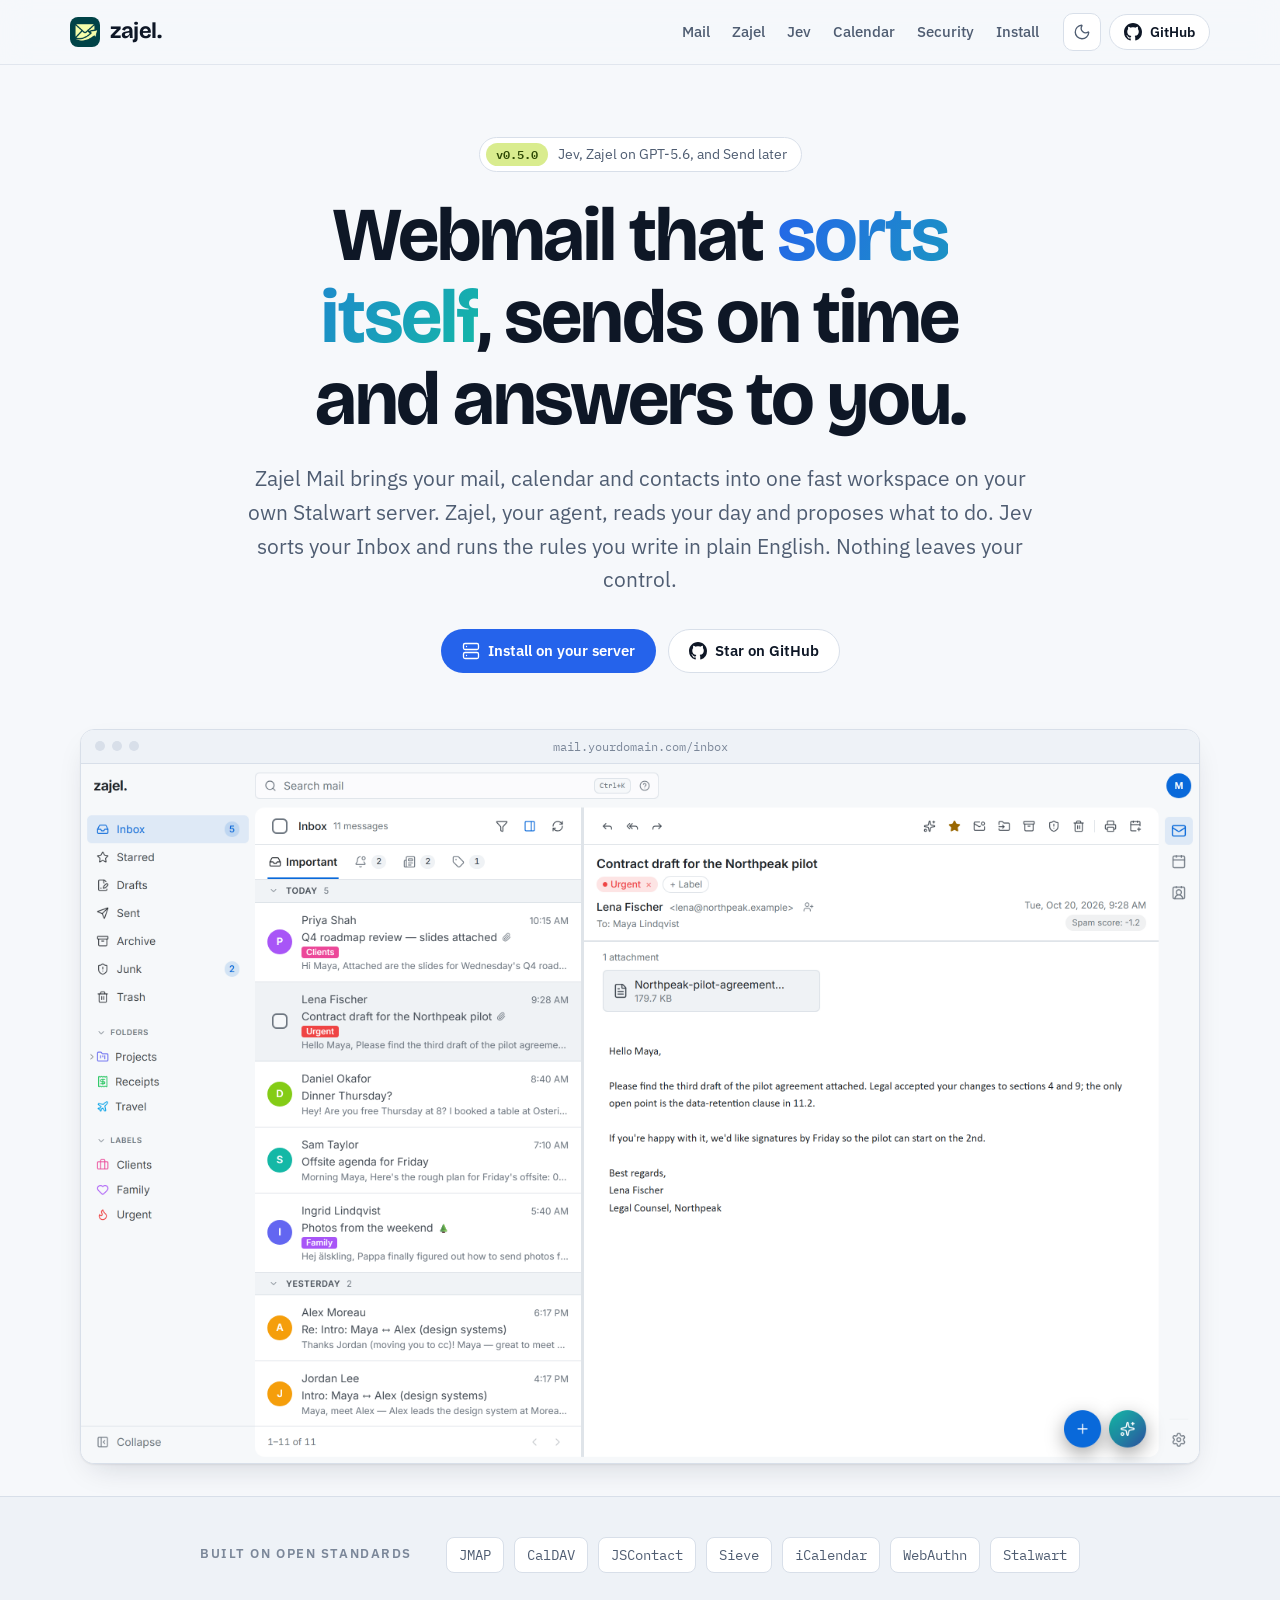
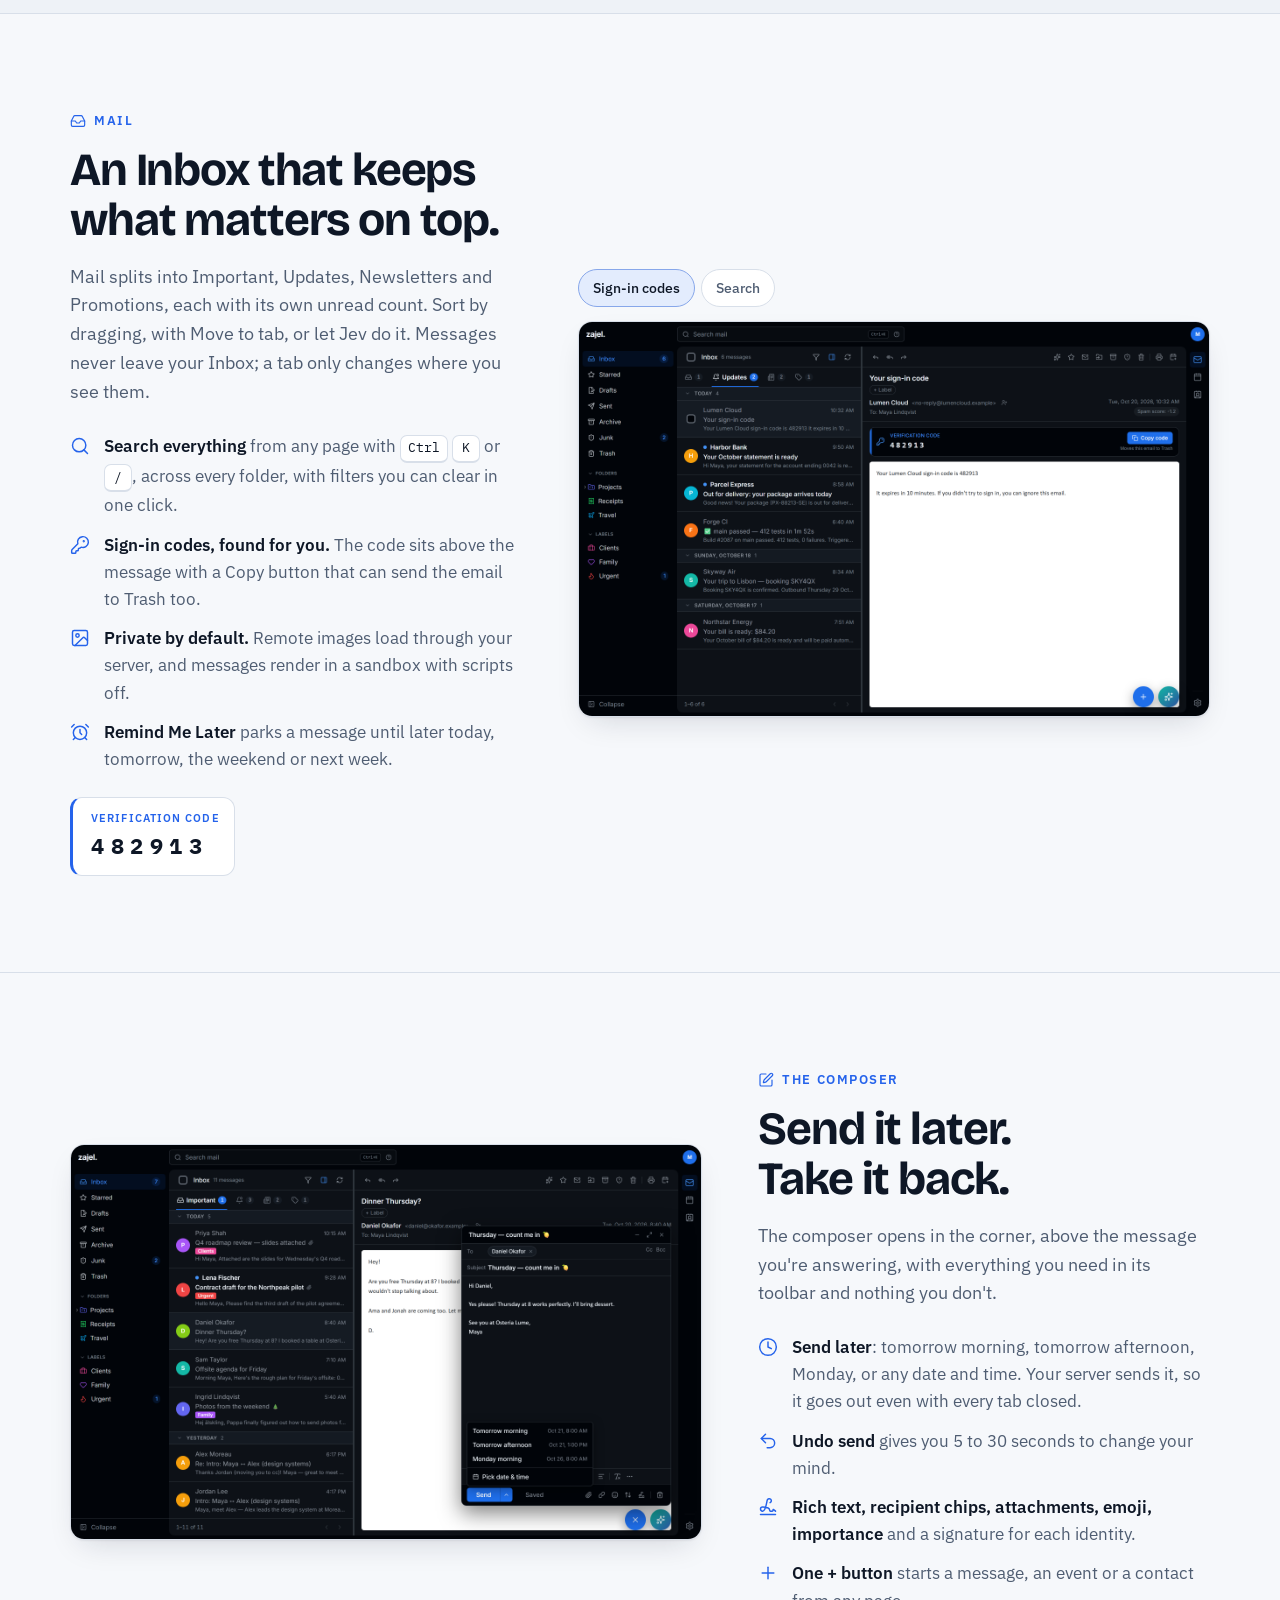
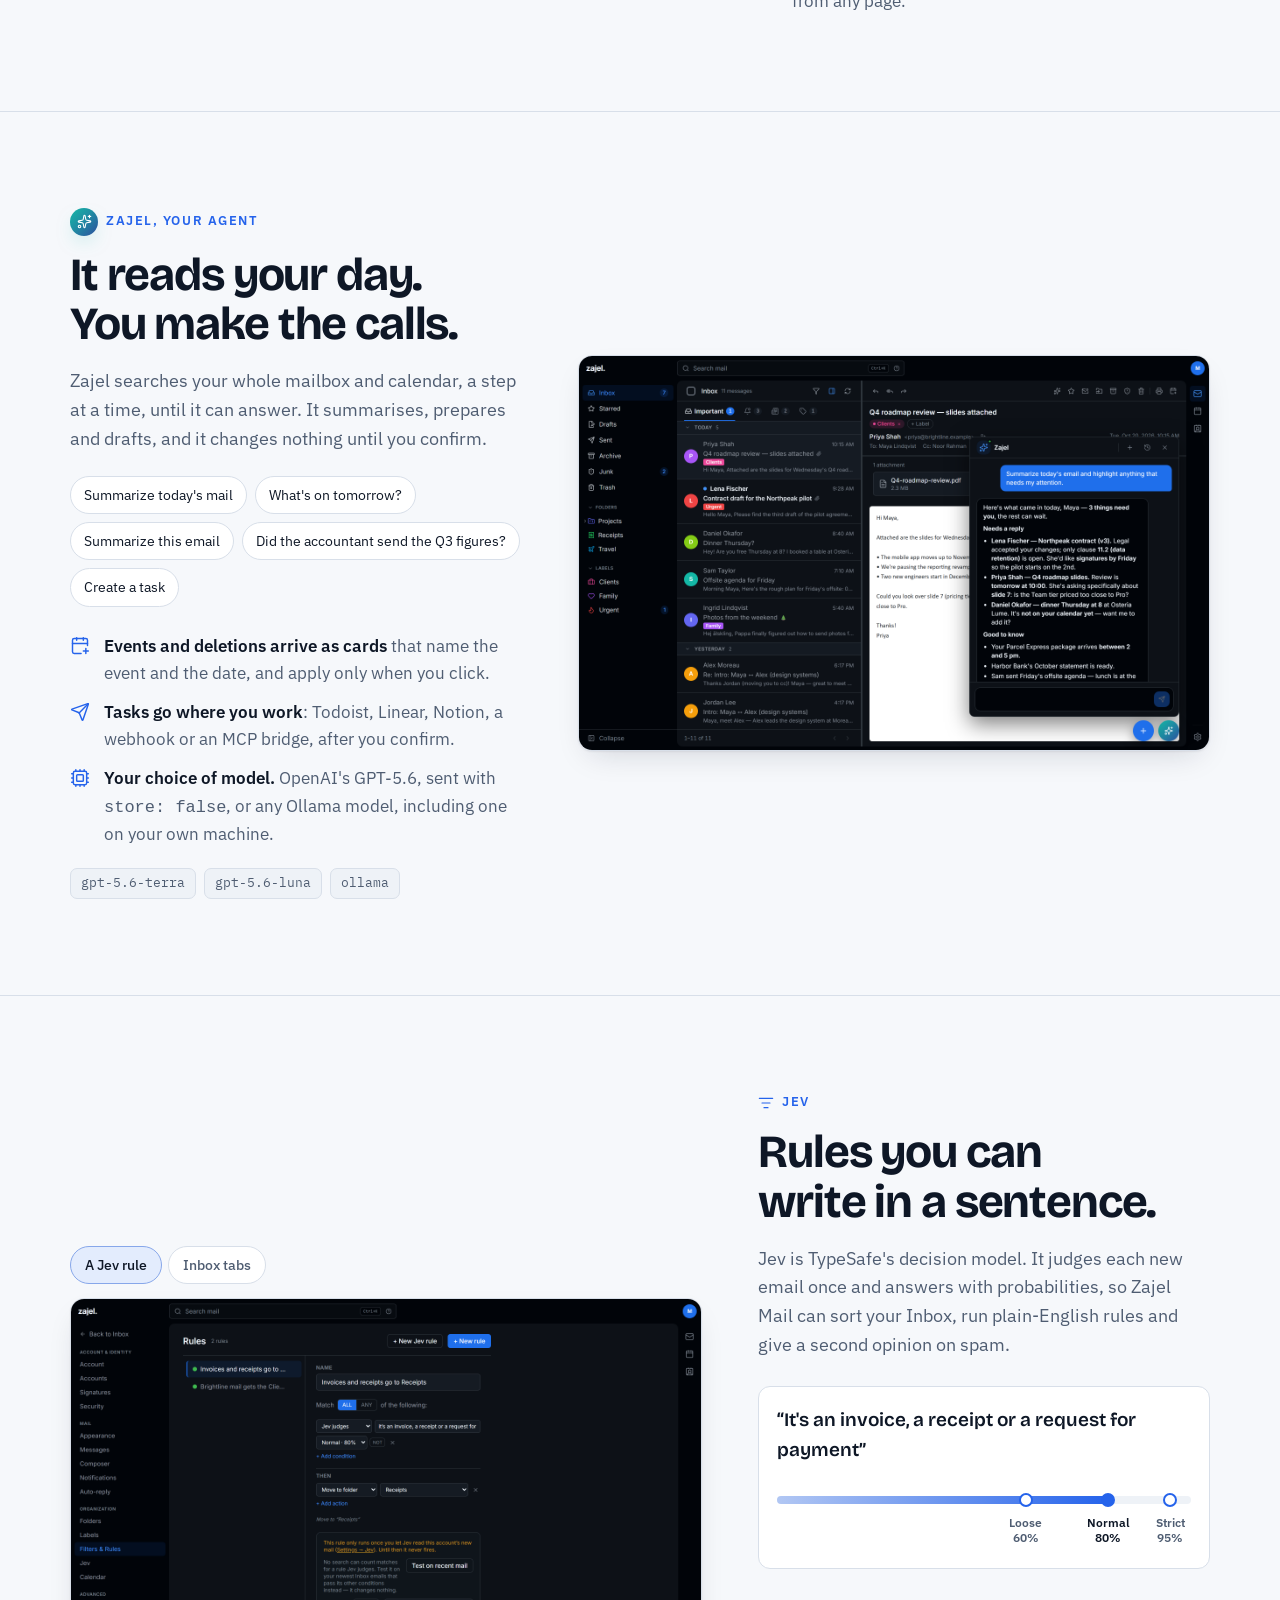
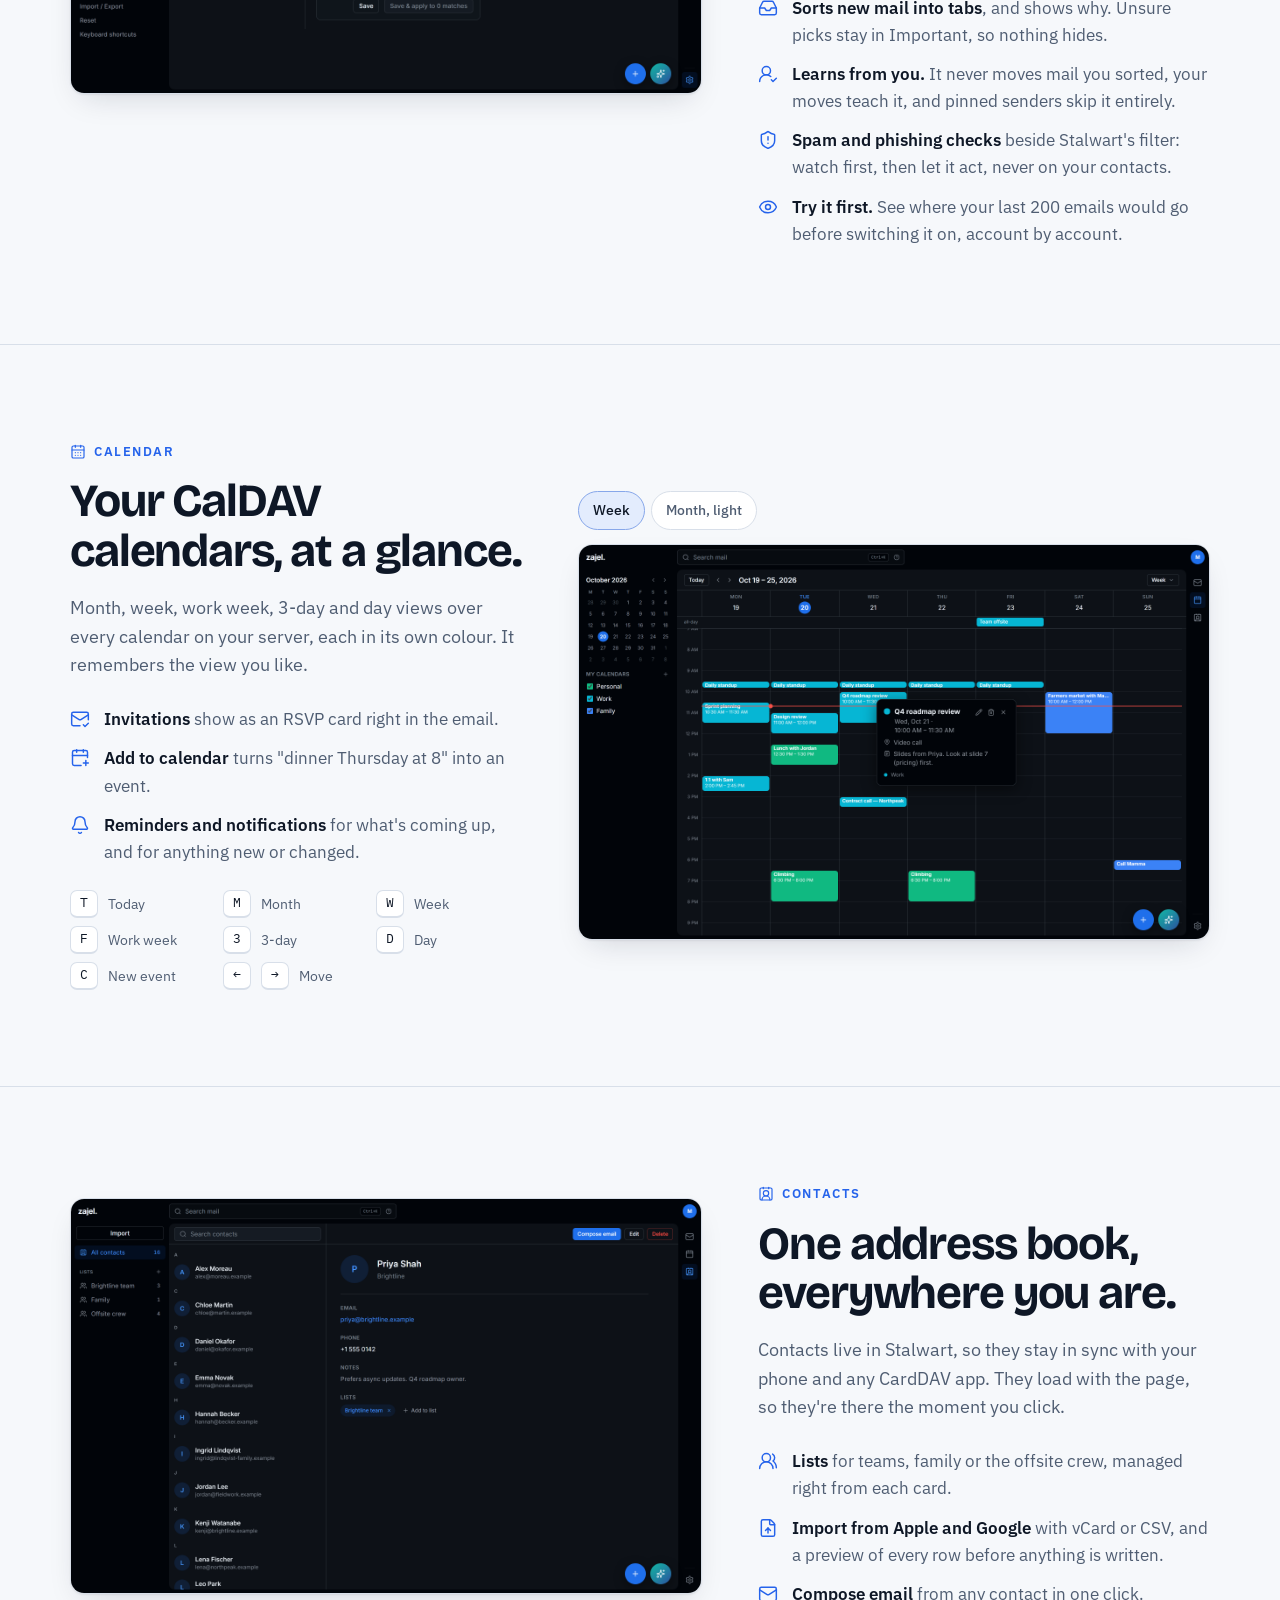
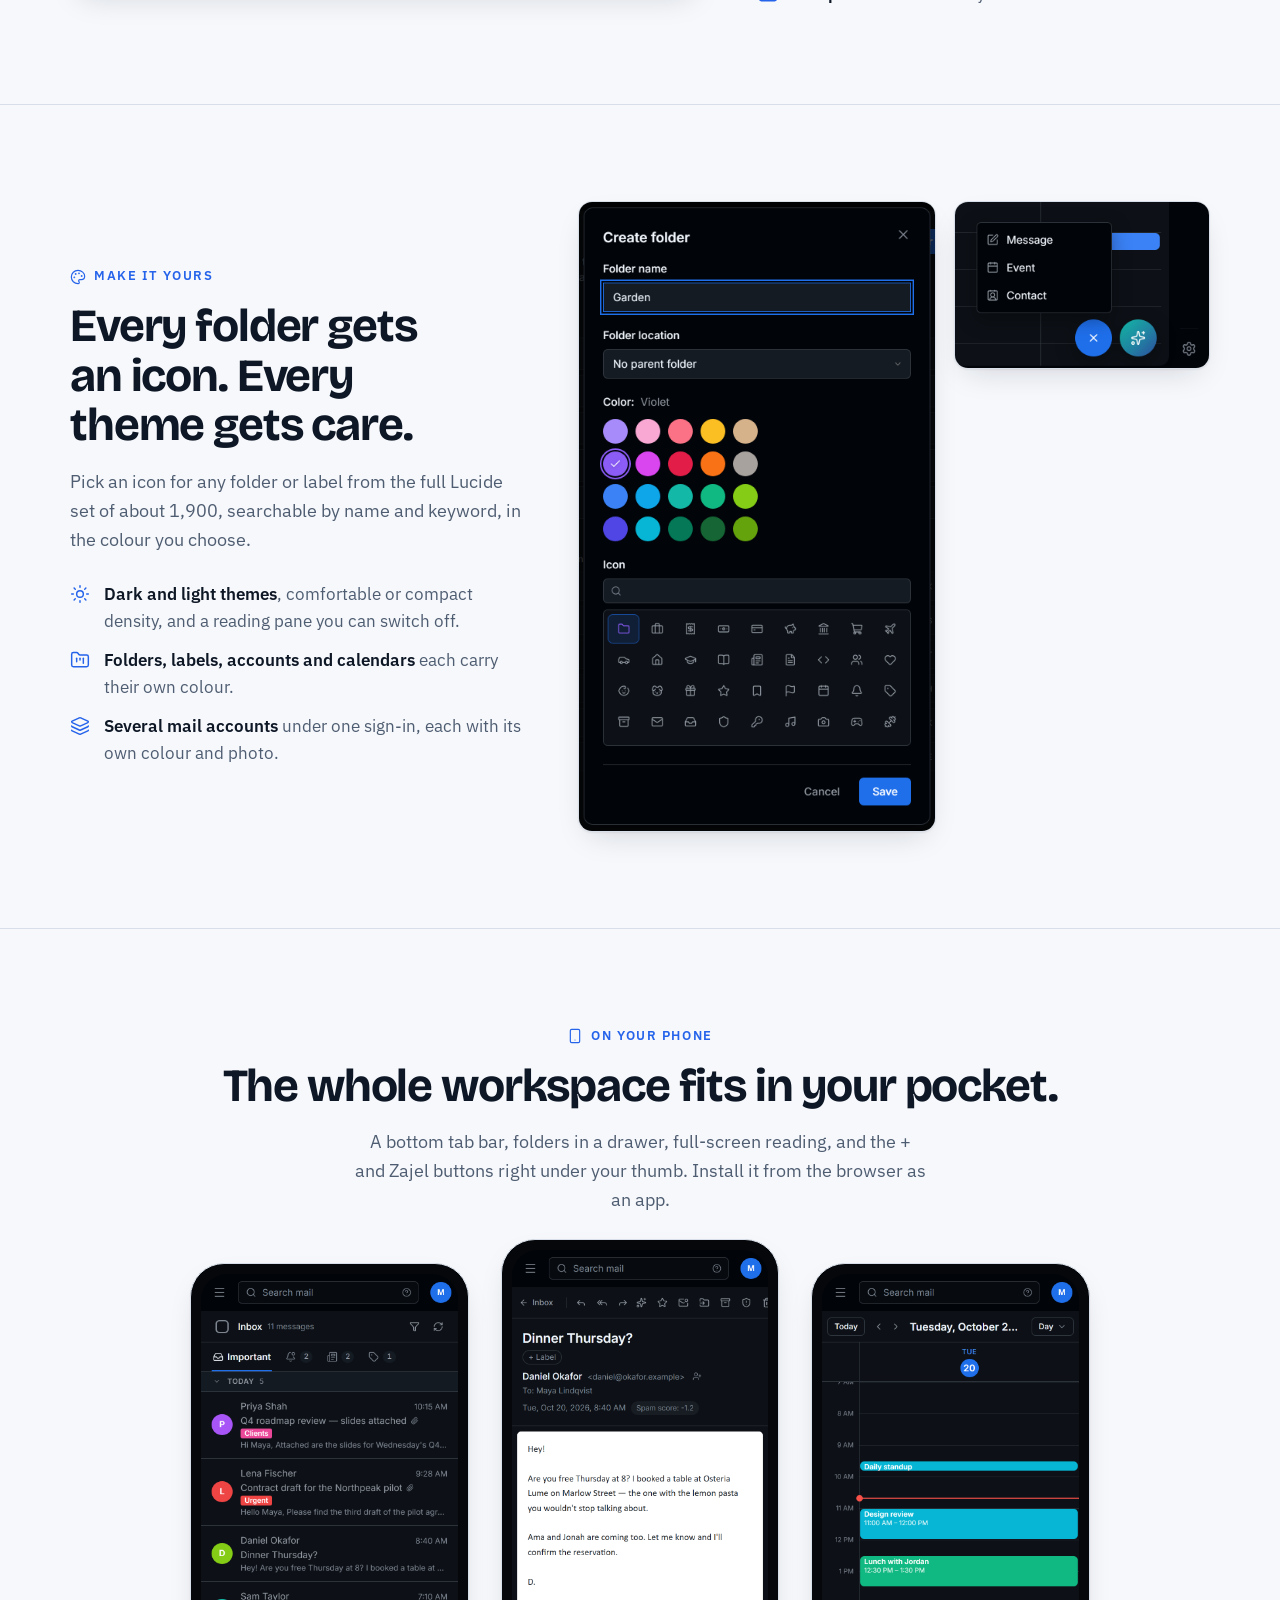
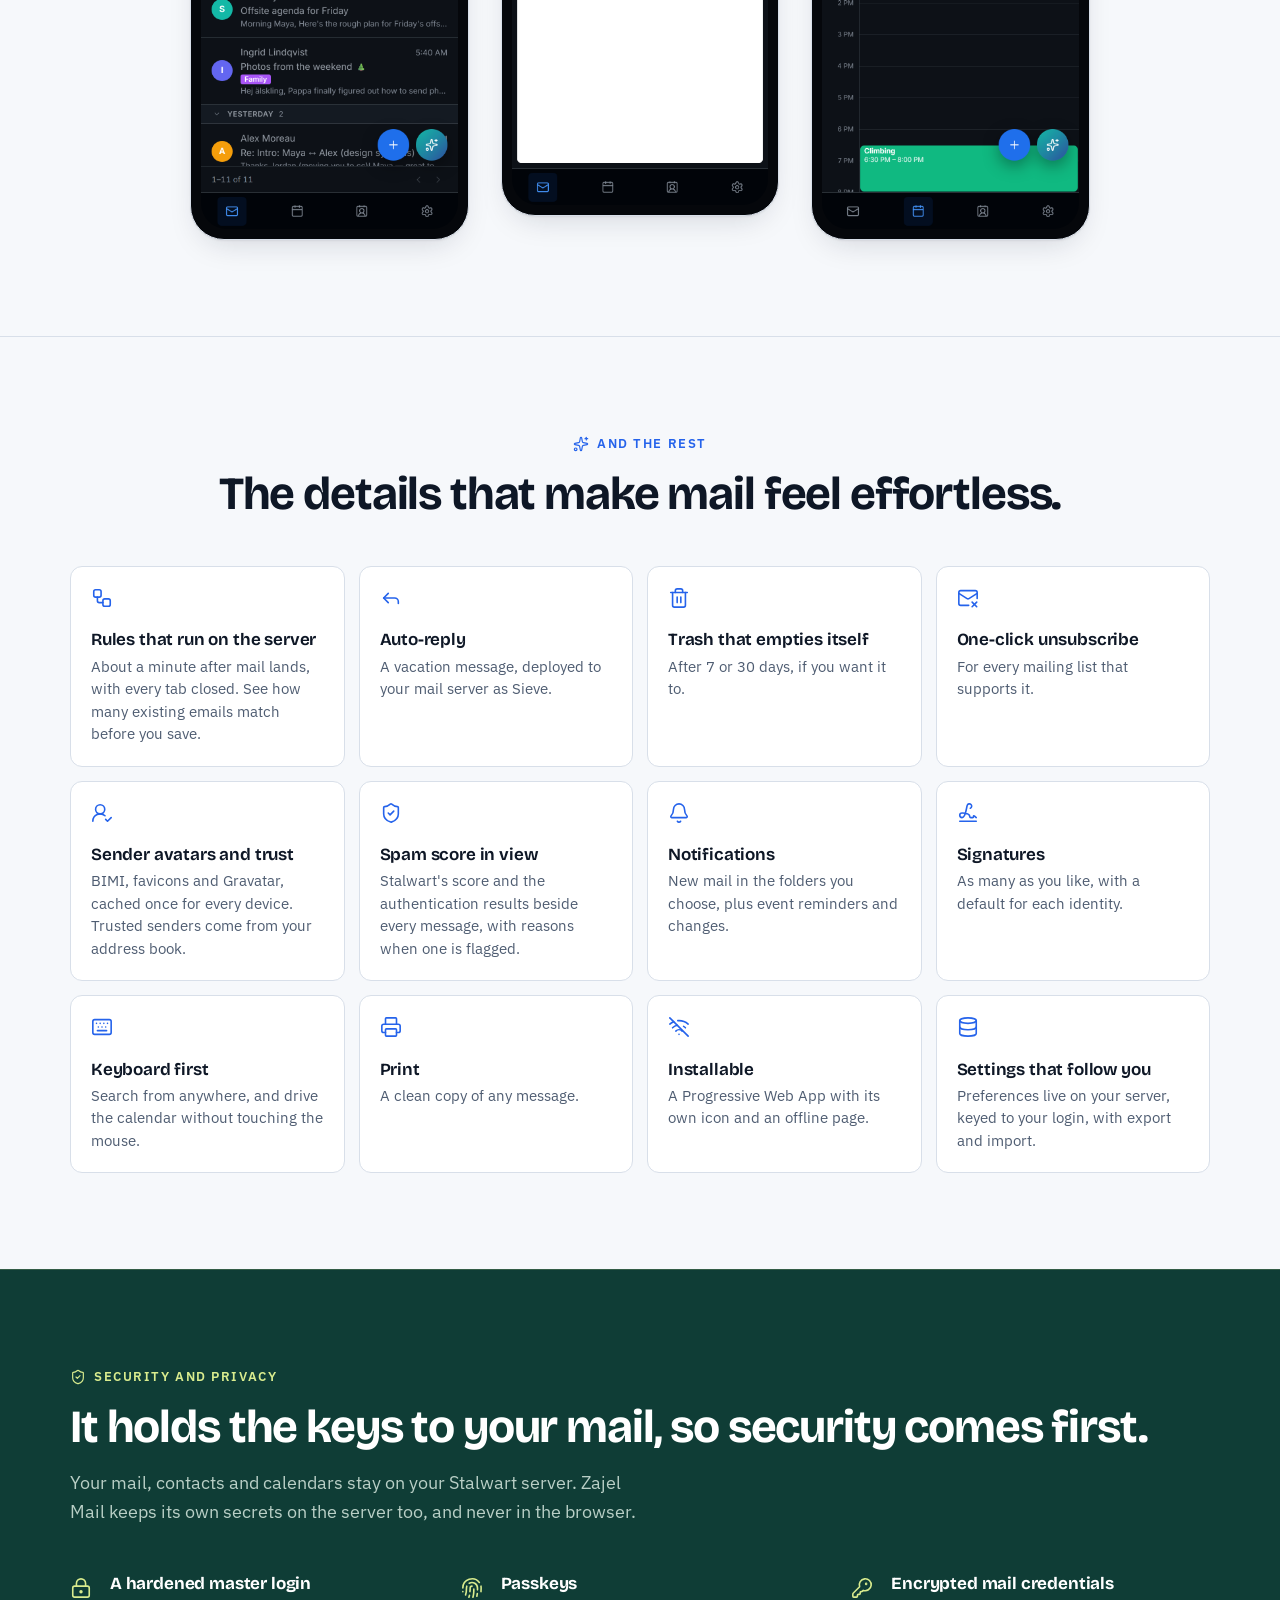
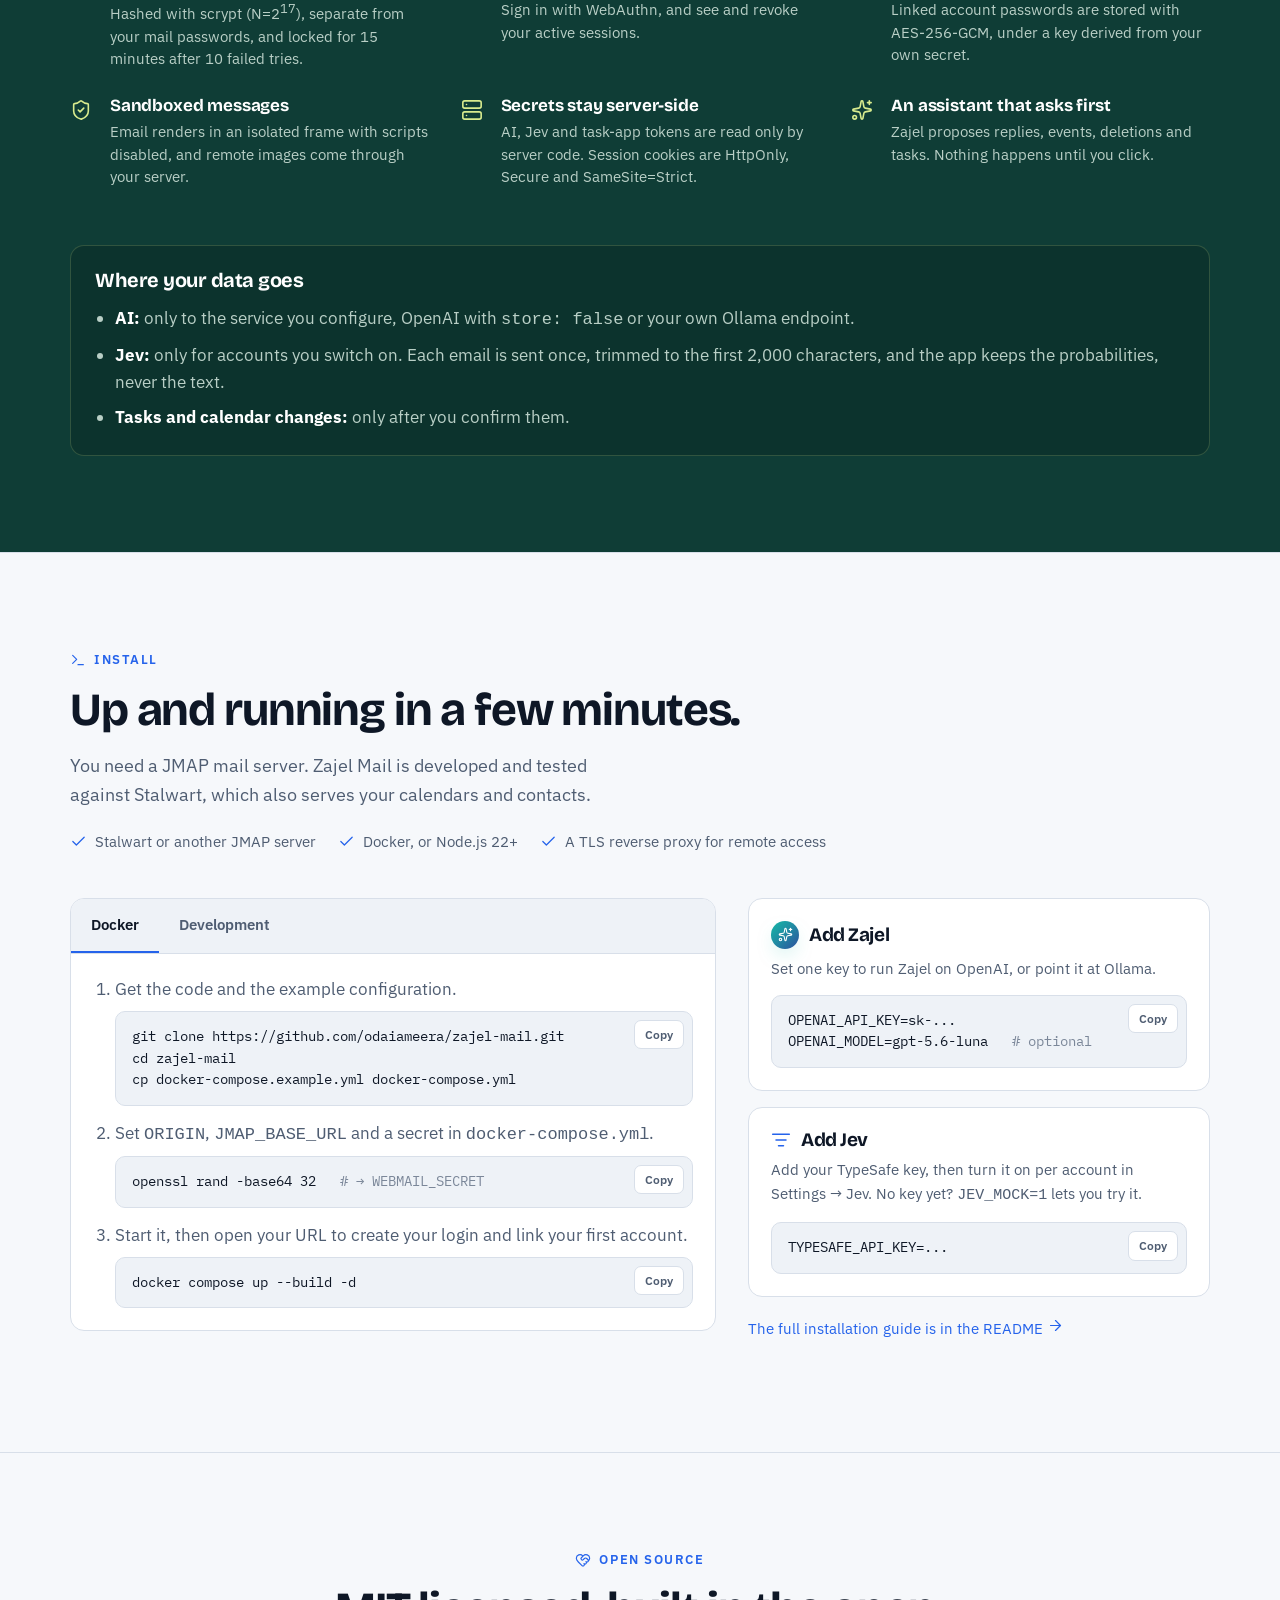
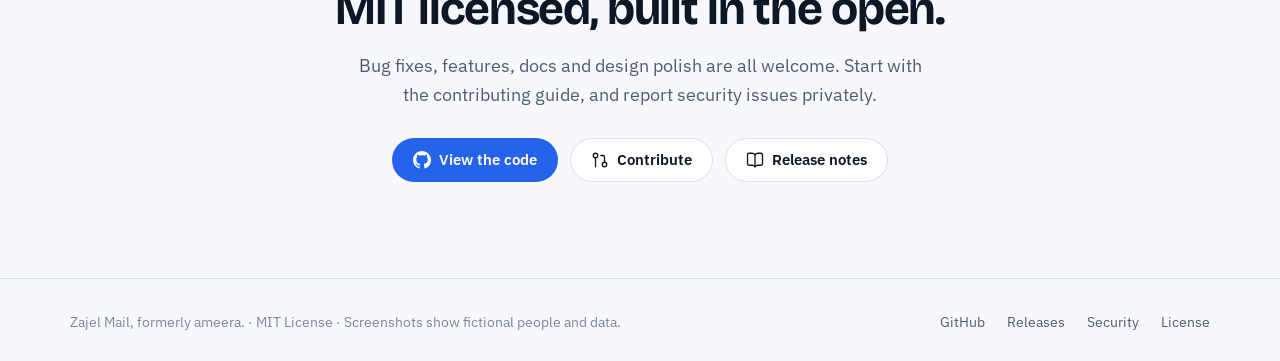
==== index.html @ 580954ce "Zajel Mail website A static product site for Zajel Mail (formerly ameera.), served by GitHub Pages: " ====
<!doctype html>
<html lang="en">
<head>
	<meta charset="utf-8">
	<meta name="viewport" content="width=device-width, initial-scale=1, viewport-fit=cover">
	<title>Zajel Mail — self-hosted mail, calendar and contacts</title>
	<meta name="description" content="Zajel Mail is a self-hosted workspace for mail, calendar and contacts on your own Stalwart server, with Zajel, your agent, which proposes and never acts, and Jev, an Inbox that sorts itself.">
	<meta name="theme-color" content="#080b11">
	<link rel="icon" type="image/png" sizes="32x32" href="assets/favicon-32.png">
	<link rel="apple-touch-icon" href="assets/apple-touch-icon.png">
	<meta property="og:type" content="website">
	<meta property="og:title" content="Zajel Mail — self-hosted mail, calendar and contacts">
	<meta property="og:description" content="Webmail that sorts itself, sends on time and answers to you. Open source, built on JMAP and CalDAV.">
	<meta property="og:image" content="https://odaiameera.github.io/zajel-mail-website/assets/screenshots/inbox.png">
	<meta name="twitter:card" content="summary_large_image">
	<link rel="preconnect" href="https://fonts.googleapis.com">
	<link rel="preconnect" href="https://fonts.gstatic.com" crossorigin>
	<link rel="stylesheet" href="https://fonts.googleapis.com/css2?family=Bricolage+Grotesque:opsz,wght@12..96,600;12..96,700&family=IBM+Plex+Mono:wght@400;600&family=IBM+Plex+Sans:wght@400;500;600&display=swap">
	<link rel="stylesheet" href="assets/site.css">
	<script>
		try {
			const t = localStorage.getItem('theme');
			if (t === 'light' || t === 'dark') document.documentElement.dataset.theme = t;
		} catch {}
	</script>
</head>
<body>
	<header class="site-header">
		<div class="wrap">
			<a class="logo" href="#top"><img src="assets/icon-192.png" alt="" width="30" height="30">zajel.</a>
			<nav class="nav" aria-label="Sections">
				<a href="#mail">Mail</a>
				<a href="#agent">Zajel</a>
				<a href="#jev">Jev</a>
				<a href="#calendar">Calendar</a>
				<a href="#security">Security</a>
				<a href="#install">Install</a>
			</nav>
			<div class="header-actions">
				<button class="icon-btn" type="button" data-theme-toggle aria-label="Switch theme"><span class="ti-sun"><svg aria-hidden="true" focusable="false" xmlns="http://www.w3.org/2000/svg" width="24" height="24" viewBox="0 0 24 24" fill="none" stroke="currentColor" stroke-width="1.75" stroke-linecap="round" stroke-linejoin="round" > <circle cx="12" cy="12" r="4" /> <path d="M12 2v2" /> <path d="M12 20v2" /> <path d="m4.93 4.93 1.41 1.41" /> <path d="m17.66 17.66 1.41 1.41" /> <path d="M2 12h2" /> <path d="M20 12h2" /> <path d="m6.34 17.66-1.41 1.41" /> <path d="m19.07 4.93-1.41 1.41" /> </svg></span><span class="ti-moon"><svg aria-hidden="true" focusable="false" xmlns="http://www.w3.org/2000/svg" width="24" height="24" viewBox="0 0 24 24" fill="none" stroke="currentColor" stroke-width="1.75" stroke-linecap="round" stroke-linejoin="round" > <path d="M20.985 12.486a9 9 0 1 1-9.473-9.472c.405-.022.617.46.402.803a6 6 0 0 0 8.268 8.268c.344-.215.825-.004.803.401" /> </svg></span></button>
				<a class="btn btn-ghost btn-sm" href="https://github.com/odaiameera/zajel-mail"><svg viewBox="0 0 16 16" width="18" height="18" fill="currentColor" aria-hidden="true"><path d="M8 0c4.42 0 8 3.58 8 8a8.013 8.013 0 0 1-5.45 7.59c-.4.08-.55-.17-.55-.38 0-.27.01-1.13.01-2.2 0-.75-.25-1.23-.54-1.48 1.78-.2 3.65-.88 3.65-3.95 0-.88-.31-1.59-.82-2.15.08-.2.36-1.02-.08-2.12 0 0-.67-.22-2.2.82-.64-.18-1.32-.27-2-.27-.68 0-1.36.09-2 .27-1.53-1.03-2.2-.82-2.2-.82-.44 1.1-.16 1.92-.08 2.12-.51.56-.82 1.28-.82 2.15 0 3.06 1.86 3.75 3.64 3.95-.23.2-.44.55-.51 1.07-.46.21-1.61.55-2.33-.66-.15-.24-.6-.83-1.23-.82-.67.01-.27.38.01.53.34.19.73.9.82 1.13.16.45.68 1.31 2.69.94 0 .67.01 1.3.01 1.49 0 .21-.15.45-.55.38A7.995 7.995 0 0 1 0 8c0-4.42 3.58-8 8-8Z"></path></svg>GitHub</a>
				<button class="icon-btn menu-btn" type="button" data-menu aria-expanded="false" aria-label="Menu"><svg aria-hidden="true" focusable="false" xmlns="http://www.w3.org/2000/svg" width="24" height="24" viewBox="0 0 24 24" fill="none" stroke="currentColor" stroke-width="1.75" stroke-linecap="round" stroke-linejoin="round" > <path d="M4 5h16" /> <path d="M4 12h16" /> <path d="M4 19h16" /> </svg></button>
			</div>
		</div>
	</header>

	<main id="top">
		<!-- ============================================================ hero -->
		<section class="hero">
			<div class="wrap">
				<a class="release-pill reveal" href="https://github.com/odaiameera/zajel-mail/releases/tag/v0.5.0"><b>v0.5.0</b> Jev, Zajel on GPT-5.6, and Send later</a>
				<h1 class="reveal">Webmail that <em>sorts itself</em>, sends on time and answers to you.</h1>
				<p class="lede reveal">Zajel Mail brings your mail, calendar and contacts into one fast workspace on your own Stalwart server. Zajel, your agent, reads your day and proposes what to do. Jev sorts your Inbox and runs the rules you write in plain English. Nothing leaves your control.</p>
				<div class="hero-actions reveal">
					<a class="btn btn-primary" href="#install"><svg aria-hidden="true" focusable="false" xmlns="http://www.w3.org/2000/svg" width="24" height="24" viewBox="0 0 24 24" fill="none" stroke="currentColor" stroke-width="1.75" stroke-linecap="round" stroke-linejoin="round" > <rect width="20" height="8" x="2" y="2" rx="2" ry="2" /> <rect width="20" height="8" x="2" y="14" rx="2" ry="2" /> <line x1="6" x2="6.01" y1="6" y2="6" /> <line x1="6" x2="6.01" y1="18" y2="18" /> </svg>Install on your server</a>
					<a class="btn btn-ghost" href="https://github.com/odaiameera/zajel-mail"><svg viewBox="0 0 16 16" width="18" height="18" fill="currentColor" aria-hidden="true"><path d="M8 0c4.42 0 8 3.58 8 8a8.013 8.013 0 0 1-5.45 7.59c-.4.08-.55-.17-.55-.38 0-.27.01-1.13.01-2.2 0-.75-.25-1.23-.54-1.48 1.78-.2 3.65-.88 3.65-3.95 0-.88-.31-1.59-.82-2.15.08-.2.36-1.02-.08-2.12 0 0-.67-.22-2.2.82-.64-.18-1.32-.27-2-.27-.68 0-1.36.09-2 .27-1.53-1.03-2.2-.82-2.2-.82-.44 1.1-.16 1.92-.08 2.12-.51.56-.82 1.28-.82 2.15 0 3.06 1.86 3.75 3.64 3.95-.23.2-.44.55-.51 1.07-.46.21-1.61.55-2.33-.66-.15-.24-.6-.83-1.23-.82-.67.01-.27.38.01.53.34.19.73.9.82 1.13.16.45.68 1.31 2.69.94 0 .67.01 1.3.01 1.49 0 .21-.15.45-.55.38A7.995 7.995 0 0 1 0 8c0-4.42 3.58-8 8-8Z"></path></svg>Star on GitHub</a>
				</div>
				<div class="hero-shot frame reveal">
					<div class="frame-bar"><i></i><i></i><i></i><span>mail.yourdomain.com/inbox</span></div>
					<img class="theme-shot" data-shot="dark" src="assets/screenshots/inbox.png" width="2880" height="1800" alt="The Zajel Mail inbox in the dark theme, with Inbox tabs, folders and labels with icons, and a message open in the reading pane">
					<img class="theme-shot" data-shot="light" src="assets/screenshots/inbox-light.png" width="2880" height="1800" alt="The Zajel Mail inbox in the light theme, with a contract email open in the reading pane">
				</div>
			</div>
		</section>

		<!-- ============================================================ standards -->
		<section class="standards" aria-label="Built on open standards">
			<div class="wrap">
				<p>Built on open standards</p>
				<ul>
					<li>JMAP</li>
					<li>CalDAV</li>
					<li>JSContact</li>
					<li>Sieve</li>
					<li>iCalendar</li>
					<li>WebAuthn</li>
					<li>Stalwart</li>
				</ul>
			</div>
		</section>

		<!-- ============================================================ mail -->
		<section class="band" id="mail">
			<div class="wrap band-grid">
				<div class="band-copy">
					<div class="eyebrow"><svg aria-hidden="true" focusable="false" xmlns="http://www.w3.org/2000/svg" width="24" height="24" viewBox="0 0 24 24" fill="none" stroke="currentColor" stroke-width="1.75" stroke-linecap="round" stroke-linejoin="round" > <polyline points="22 12 16 12 14 15 10 15 8 12 2 12" /> <path d="M5.45 5.11 2 12v6a2 2 0 0 0 2 2h16a2 2 0 0 0 2-2v-6l-3.45-6.89A2 2 0 0 0 16.76 4H7.24a2 2 0 0 0-1.79 1.11z" /> </svg>Mail</div>
					<h2>An Inbox that keeps what matters on top.</h2>
					<p class="intro">Mail splits into Important, Updates, Newsletters and Promotions, each with its own unread count. Sort by dragging, with Move to tab, or let Jev do it. Messages never leave your Inbox; a tab only changes where you see them.</p>
					<ul class="ticks">
						<li><svg aria-hidden="true" focusable="false" xmlns="http://www.w3.org/2000/svg" width="24" height="24" viewBox="0 0 24 24" fill="none" stroke="currentColor" stroke-width="1.75" stroke-linecap="round" stroke-linejoin="round" > <path d="m21 21-4.34-4.34" /> <circle cx="11" cy="11" r="8" /> </svg><span><strong>Search everything</strong> from any page with <kbd>Ctrl</kbd> <kbd>K</kbd> or <kbd>/</kbd>, across every folder, with filters you can clear in one click.</span></li>
						<li><svg aria-hidden="true" focusable="false" xmlns="http://www.w3.org/2000/svg" width="24" height="24" viewBox="0 0 24 24" fill="none" stroke="currentColor" stroke-width="1.75" stroke-linecap="round" stroke-linejoin="round" > <path d="M2.586 17.414A2 2 0 0 0 2 18.828V21a1 1 0 0 0 1 1h3a1 1 0 0 0 1-1v-1a1 1 0 0 1 1-1h1a1 1 0 0 0 1-1v-1a1 1 0 0 1 1-1h.172a2 2 0 0 0 1.414-.586l.814-.814a6.5 6.5 0 1 0-4-4z" /> <circle cx="16.5" cy="7.5" r=".5" fill="currentColor" /> </svg><span><strong>Sign-in codes, found for you.</strong> The code sits above the message with a Copy button that can send the email to Trash too.</span></li>
						<li><svg aria-hidden="true" focusable="false" xmlns="http://www.w3.org/2000/svg" width="24" height="24" viewBox="0 0 24 24" fill="none" stroke="currentColor" stroke-width="1.75" stroke-linecap="round" stroke-linejoin="round" > <rect width="18" height="18" x="3" y="3" rx="2" ry="2" /> <circle cx="9" cy="9" r="2" /> <path d="m21 15-3.086-3.086a2 2 0 0 0-2.828 0L6 21" /> </svg><span><strong>Private by default.</strong> Remote images load through your server, and messages render in a sandbox with scripts off.</span></li>
						<li><svg aria-hidden="true" focusable="false" xmlns="http://www.w3.org/2000/svg" width="24" height="24" viewBox="0 0 24 24" fill="none" stroke="currentColor" stroke-width="1.75" stroke-linecap="round" stroke-linejoin="round" > <circle cx="12" cy="13" r="8" /> <path d="M12 9v4l2 2" /> <path d="M5 3 2 6" /> <path d="m22 6-3-3" /> <path d="M6.38 18.7 4 21" /> <path d="M17.64 18.67 20 21" /> </svg><span><strong>Remind Me Later</strong> parks a message until later today, tomorrow, the weekend or next week.</span></li>
					</ul>
					<div class="code-chip" aria-label="A detected verification code: 482913"><div><small>VERIFICATION CODE</small><strong>482913</strong></div></div>
				</div>
				<div data-tabs>
					<div class="shot-tabs" role="tablist" aria-label="Mail screenshots">
						<button type="button" role="tab" id="t-code" aria-controls="p-code" aria-selected="true">Sign-in codes</button>
						<button type="button" role="tab" id="t-search" aria-controls="p-search" aria-selected="false" tabindex="-1">Search</button>
					</div>
					<div class="frame shot-panel" role="tabpanel" id="p-code" aria-labelledby="t-code">
						<img src="assets/screenshots/signin-code.png" width="2880" height="1800" loading="lazy" alt="A sign-in code email in the Updates tab, with the detected code and a Copy code button">
					</div>
					<div class="frame shot-panel" role="tabpanel" id="p-search" aria-labelledby="t-search" hidden>
						<img src="assets/screenshots/search.png" width="2880" height="1800" loading="lazy" alt="Search results for Northpeak, with the matching contract email open">
					</div>
				</div>
			</div>
		</section>

		<!-- ============================================================ composer -->
		<section class="band flip" id="composer">
			<div class="wrap band-grid">
				<div class="band-copy">
					<div class="eyebrow"><svg aria-hidden="true" focusable="false" xmlns="http://www.w3.org/2000/svg" width="24" height="24" viewBox="0 0 24 24" fill="none" stroke="currentColor" stroke-width="1.75" stroke-linecap="round" stroke-linejoin="round" > <path d="M12 3H5a2 2 0 0 0-2 2v14a2 2 0 0 0 2 2h14a2 2 0 0 0 2-2v-7" /> <path d="M18.375 2.625a1 1 0 0 1 3 3l-9.013 9.014a2 2 0 0 1-.853.505l-2.873.84a.5.5 0 0 1-.62-.62l.84-2.873a2 2 0 0 1 .506-.852z" /> </svg>The composer</div>
					<h2>Send it later. Take it back.</h2>
					<p class="intro">The composer opens in the corner, above the message you're answering, with everything you need in its toolbar and nothing you don't.</p>
					<ul class="ticks">
						<li><svg aria-hidden="true" focusable="false" xmlns="http://www.w3.org/2000/svg" width="24" height="24" viewBox="0 0 24 24" fill="none" stroke="currentColor" stroke-width="1.75" stroke-linecap="round" stroke-linejoin="round" > <circle cx="12" cy="12" r="10" /> <path d="M12 6v6l4 2" /> </svg><span><strong>Send later</strong>: tomorrow morning, tomorrow afternoon, Monday, or any date and time. Your server sends it, so it goes out even with every tab closed.</span></li>
						<li><svg aria-hidden="true" focusable="false" xmlns="http://www.w3.org/2000/svg" width="24" height="24" viewBox="0 0 24 24" fill="none" stroke="currentColor" stroke-width="1.75" stroke-linecap="round" stroke-linejoin="round" > <path d="M9 14 4 9l5-5" /> <path d="M4 9h10.5a5.5 5.5 0 0 1 5.5 5.5a5.5 5.5 0 0 1-5.5 5.5H11" /> </svg><span><strong>Undo send</strong> gives you 5 to 30 seconds to change your mind.</span></li>
						<li><svg aria-hidden="true" focusable="false" xmlns="http://www.w3.org/2000/svg" width="24" height="24" viewBox="0 0 24 24" fill="none" stroke="currentColor" stroke-width="1.75" stroke-linecap="round" stroke-linejoin="round" > <path d="m21 17-2.156-1.868A.5.5 0 0 0 18 15.5v.5a1 1 0 0 1-1 1h-2a1 1 0 0 1-1-1c0-2.545-3.991-3.97-8.5-4a1 1 0 0 0 0 5c4.153 0 4.745-11.295 5.708-13.5a2.5 2.5 0 1 1 3.31 3.284" /> <path d="M3 21h18" /> </svg><span><strong>Rich text, recipient chips, attachments, emoji, importance</strong> and a signature for each identity.</span></li>
						<li><svg aria-hidden="true" focusable="false" xmlns="http://www.w3.org/2000/svg" width="24" height="24" viewBox="0 0 24 24" fill="none" stroke="currentColor" stroke-width="1.75" stroke-linecap="round" stroke-linejoin="round" > <path d="M5 12h14" /> <path d="M12 5v14" /> </svg><span><strong>One + button</strong> starts a message, an event or a contact from any page.</span></li>
					</ul>
				</div>
				<div class="frame">
					<img src="assets/screenshots/compose.png" width="2880" height="1800" loading="lazy" alt="The composer replying to Daniel, with the Send later menu open: tomorrow morning, tomorrow afternoon, Monday morning, or pick a date and time">
				</div>
			</div>
		</section>

		<!-- ============================================================ agent -->
		<section class="band" id="agent">
			<div class="wrap band-grid">
				<div class="band-copy">
					<div class="eyebrow"><span class="agent-mark" aria-hidden="true"><svg aria-hidden="true" focusable="false" xmlns="http://www.w3.org/2000/svg" width="24" height="24" viewBox="0 0 24 24" fill="none" stroke="currentColor" stroke-width="1.75" stroke-linecap="round" stroke-linejoin="round" > <path d="M11.017 2.814a1 1 0 0 1 1.966 0l1.051 5.558a2 2 0 0 0 1.594 1.594l5.558 1.051a1 1 0 0 1 0 1.966l-5.558 1.051a2 2 0 0 0-1.594 1.594l-1.051 5.558a1 1 0 0 1-1.966 0l-1.051-5.558a2 2 0 0 0-1.594-1.594l-5.558-1.051a1 1 0 0 1 0-1.966l5.558-1.051a2 2 0 0 0 1.594-1.594z" /> <path d="M20 2v4" /> <path d="M22 4h-4" /> <circle cx="4" cy="20" r="2" /> </svg></span>Zajel, your agent</div>
					<h2>It reads your day. You make the calls.</h2>
					<p class="intro">Zajel searches your whole mailbox and calendar, a step at a time, until it can answer. It summarises, prepares and drafts, and it changes nothing until you confirm.</p>
					<div class="prompts" aria-label="Things to ask Zajel">
						<span>Summarize today's mail</span>
						<span>What's on tomorrow?</span>
						<span>Summarize this email</span>
						<span>Did the accountant send the Q3 figures?</span>
						<span>Create a task</span>
					</div>
					<ul class="ticks">
						<li><svg aria-hidden="true" focusable="false" xmlns="http://www.w3.org/2000/svg" width="24" height="24" viewBox="0 0 24 24" fill="none" stroke="currentColor" stroke-width="1.75" stroke-linecap="round" stroke-linejoin="round" > <path d="M16 18h6" /> <path d="M16 2v3" /> <path d="M19 15v6" /> <path d="M21 11.5V5a2 2 0 00-2-2H5a2 2 0 00-2 2v14a2 2 0 002 2h8.3" /> <path d="M3 9h18" /> <path d="M8 2v3" /> </svg><span><strong>Events and deletions arrive as cards</strong> that name the event and the date, and apply only when you click.</span></li>
						<li><svg aria-hidden="true" focusable="false" xmlns="http://www.w3.org/2000/svg" width="24" height="24" viewBox="0 0 24 24" fill="none" stroke="currentColor" stroke-width="1.75" stroke-linecap="round" stroke-linejoin="round" > <path d="M14.536 21.686a.5.5 0 0 0 .937-.024l6.5-19a.496.496 0 0 0-.635-.635l-19 6.5a.5.5 0 0 0-.024.937l7.93 3.18a2 2 0 0 1 1.112 1.11z" /> <path d="m21.854 2.147-10.94 10.939" /> </svg><span><strong>Tasks go where you work</strong>: Todoist, Linear, Notion, a webhook or an MCP bridge, after you confirm.</span></li>
						<li><svg aria-hidden="true" focusable="false" xmlns="http://www.w3.org/2000/svg" width="24" height="24" viewBox="0 0 24 24" fill="none" stroke="currentColor" stroke-width="1.75" stroke-linecap="round" stroke-linejoin="round" > <path d="M12 20v2" /> <path d="M12 2v2" /> <path d="M17 20v2" /> <path d="M17 2v2" /> <path d="M2 12h2" /> <path d="M2 17h2" /> <path d="M2 7h2" /> <path d="M20 12h2" /> <path d="M20 17h2" /> <path d="M20 7h2" /> <path d="M7 20v2" /> <path d="M7 2v2" /> <rect x="4" y="4" width="16" height="16" rx="2" /> <rect x="8" y="8" width="8" height="8" rx="1" /> </svg><span><strong>Your choice of model.</strong> OpenAI's GPT-5.6, sent with <code>store: false</code>, or any Ollama model, including one on your own machine.</span></li>
					</ul>
					<div class="models"><code>gpt-5.6-terra</code><code>gpt-5.6-luna</code><code>ollama</code></div>
				</div>
				<div class="frame">
					<img src="assets/screenshots/agent.png" width="2880" height="1800" loading="lazy" alt="Zajel summarising today's mail: three things need a reply, then what's good to know and what can wait">
				</div>
			</div>
		</section>

		<!-- ============================================================ jev -->
		<section class="band flip" id="jev">
			<div class="wrap band-grid">
				<div class="band-copy">
					<div class="eyebrow"><svg aria-hidden="true" focusable="false" xmlns="http://www.w3.org/2000/svg" width="24" height="24" viewBox="0 0 24 24" fill="none" stroke="currentColor" stroke-width="1.75" stroke-linecap="round" stroke-linejoin="round" > <path d="M2 5h20" /> <path d="M6 12h12" /> <path d="M9 19h6" /> </svg>Jev</div>
					<h2>Rules you can write in a sentence.</h2>
					<p class="intro">Jev is TypeSafe's decision model. It judges each new email once and answers with probabilities, so Zajel Mail can sort your Inbox, run plain-English rules and give a second opinion on spam.</p>
					<div class="strictness">
						<q>It's an invoice, a receipt or a request for payment</q>
						<div class="scale" role="img" aria-label="Strictness: Loose 60%, Normal 80% (selected), Strict 95%">
							<span style="left: 60%"><b>Loose<br>60%</b></span>
							<span class="on" style="left: 80%"><b>Normal<br>80%</b></span>
							<span style="left: 95%"><b>Strict<br>95%</b></span>
						</div>
					</div>
					<ul class="ticks">
						<li><svg aria-hidden="true" focusable="false" xmlns="http://www.w3.org/2000/svg" width="24" height="24" viewBox="0 0 24 24" fill="none" stroke="currentColor" stroke-width="1.75" stroke-linecap="round" stroke-linejoin="round" > <polyline points="22 12 16 12 14 15 10 15 8 12 2 12" /> <path d="M5.45 5.11 2 12v6a2 2 0 0 0 2 2h16a2 2 0 0 0 2-2v-6l-3.45-6.89A2 2 0 0 0 16.76 4H7.24a2 2 0 0 0-1.79 1.11z" /> </svg><span><strong>Sorts new mail into tabs</strong>, and shows why. Unsure picks stay in Important, so nothing hides.</span></li>
						<li><svg aria-hidden="true" focusable="false" xmlns="http://www.w3.org/2000/svg" width="24" height="24" viewBox="0 0 24 24" fill="none" stroke="currentColor" stroke-width="1.75" stroke-linecap="round" stroke-linejoin="round" > <path d="M2 21a8 8 0 0 1 13.292-6" /> <circle cx="10" cy="8" r="5" /> <path d="m16 19 2 2 4-4" /> </svg><span><strong>Learns from you.</strong> It never moves mail you sorted, your moves teach it, and pinned senders skip it entirely.</span></li>
						<li><svg aria-hidden="true" focusable="false" xmlns="http://www.w3.org/2000/svg" width="24" height="24" viewBox="0 0 24 24" fill="none" stroke="currentColor" stroke-width="1.75" stroke-linecap="round" stroke-linejoin="round" > <path d="M20 13c0 5-3.5 7.5-7.66 8.95a1 1 0 0 1-.67-.01C7.5 20.5 4 18 4 13V6a1 1 0 0 1 1-1c2 0 4.5-1.2 6.24-2.72a1.17 1.17 0 0 1 1.52 0C14.51 3.81 17 5 19 5a1 1 0 0 1 1 1z" /> <path d="M12 8v4" /> <path d="M12 16h.01" /> </svg><span><strong>Spam and phishing checks</strong> beside Stalwart's filter: watch first, then let it act, never on your contacts.</span></li>
						<li><svg aria-hidden="true" focusable="false" xmlns="http://www.w3.org/2000/svg" width="24" height="24" viewBox="0 0 24 24" fill="none" stroke="currentColor" stroke-width="1.75" stroke-linecap="round" stroke-linejoin="round" > <path d="M2.062 12.348a1 1 0 0 1 0-.696 10.75 10.75 0 0 1 19.876 0 1 1 0 0 1 0 .696 10.75 10.75 0 0 1-19.876 0" /> <circle cx="12" cy="12" r="3" /> </svg><span><strong>Try it first.</strong> See where your last 200 emails would go before switching it on, account by account.</span></li>
					</ul>
				</div>
				<div data-tabs>
					<div class="shot-tabs" role="tablist" aria-label="Jev screenshots">
						<button type="button" role="tab" id="t-rule" aria-controls="p-rule" aria-selected="true">A Jev rule</button>
						<button type="button" role="tab" id="t-tabs" aria-controls="p-tabs" aria-selected="false" tabindex="-1">Inbox tabs</button>
					</div>
					<div class="frame shot-panel" role="tabpanel" id="p-rule" aria-labelledby="t-rule">
						<img src="assets/screenshots/jev-rule.png" width="2880" height="1800" loading="lazy" alt="A Jev rule that moves invoices and receipts to the Receipts folder, with Normal 80% strictness">
					</div>
					<div class="frame shot-panel" role="tabpanel" id="p-tabs" aria-labelledby="t-tabs" hidden>
						<img src="assets/screenshots/jev-tabs.png" width="1520" height="800" loading="lazy" alt="Settings, Jev: the four Inbox tabs and the switch that turns them on for an account">
					</div>
				</div>
			</div>
		</section>

		<!-- ============================================================ calendar -->
		<section class="band" id="calendar">
			<div class="wrap band-grid">
				<div class="band-copy">
					<div class="eyebrow"><svg aria-hidden="true" focusable="false" xmlns="http://www.w3.org/2000/svg" width="24" height="24" viewBox="0 0 24 24" fill="none" stroke="currentColor" stroke-width="1.75" stroke-linecap="round" stroke-linejoin="round" > <path d="M8 2v3" /> <path d="M16 2v3" /> <rect x="3" y="3" width="18" height="18" rx="2" /> <path d="M3 9h18" /> <path d="M8 13h.01" /> <path d="M12 13h.01" /> <path d="M16 13h.01" /> <path d="M8 17h.01" /> <path d="M12 17h.01" /> <path d="M16 17h.01" /> </svg>Calendar</div>
					<h2>Your CalDAV calendars, at a glance.</h2>
					<p class="intro">Month, week, work week, 3-day and day views over every calendar on your server, each in its own colour. It remembers the view you like.</p>
					<ul class="ticks">
						<li><svg aria-hidden="true" focusable="false" xmlns="http://www.w3.org/2000/svg" width="24" height="24" viewBox="0 0 24 24" fill="none" stroke="currentColor" stroke-width="1.75" stroke-linecap="round" stroke-linejoin="round" > <path d="M22 13V6a2 2 0 0 0-2-2H4a2 2 0 0 0-2 2v12c0 1.1.9 2 2 2h8" /> <path d="m22 7-8.97 5.7a1.94 1.94 0 0 1-2.06 0L2 7" /> <path d="m16 19 2 2 4-4" /> </svg><span><strong>Invitations</strong> show as an RSVP card right in the email.</span></li>
						<li><svg aria-hidden="true" focusable="false" xmlns="http://www.w3.org/2000/svg" width="24" height="24" viewBox="0 0 24 24" fill="none" stroke="currentColor" stroke-width="1.75" stroke-linecap="round" stroke-linejoin="round" > <path d="M16 18h6" /> <path d="M16 2v3" /> <path d="M19 15v6" /> <path d="M21 11.5V5a2 2 0 00-2-2H5a2 2 0 00-2 2v14a2 2 0 002 2h8.3" /> <path d="M3 9h18" /> <path d="M8 2v3" /> </svg><span><strong>Add to calendar</strong> turns "dinner Thursday at 8" into an event.</span></li>
						<li><svg aria-hidden="true" focusable="false" xmlns="http://www.w3.org/2000/svg" width="24" height="24" viewBox="0 0 24 24" fill="none" stroke="currentColor" stroke-width="1.75" stroke-linecap="round" stroke-linejoin="round" > <path d="M10.268 21a2 2 0 0 0 3.464 0" /> <path d="M3.262 15.326A1 1 0 0 0 4 17h16a1 1 0 0 0 .74-1.673C19.41 13.956 18 12.499 18 8A6 6 0 0 0 6 8c0 4.499-1.411 5.956-2.738 7.326" /> </svg><span><strong>Reminders and notifications</strong> for what's coming up, and for anything new or changed.</span></li>
					</ul>
					<div class="keys" aria-label="Calendar keyboard shortcuts">
						<div><kbd>T</kbd>Today</div>
						<div><kbd>M</kbd>Month</div>
						<div><kbd>W</kbd>Week</div>
						<div><kbd>F</kbd>Work week</div>
						<div><kbd>3</kbd>3-day</div>
						<div><kbd>D</kbd>Day</div>
						<div><kbd>C</kbd>New event</div>
						<div><kbd>←</kbd><kbd>→</kbd>Move</div>
					</div>
				</div>
				<div data-tabs>
					<div class="shot-tabs" role="tablist" aria-label="Calendar screenshots">
						<button type="button" role="tab" id="t-week" aria-controls="p-week" aria-selected="true">Week</button>
						<button type="button" role="tab" id="t-month" aria-controls="p-month" aria-selected="false" tabindex="-1">Month, light</button>
					</div>
					<div class="frame shot-panel" role="tabpanel" id="p-week" aria-labelledby="t-week">
						<img src="assets/screenshots/calendar.png" width="2880" height="1800" loading="lazy" alt="The week view with Work, Personal and Family calendars, and the Q4 roadmap review's details open">
					</div>
					<div class="frame shot-panel" role="tabpanel" id="p-month" aria-labelledby="t-month" hidden>
						<img src="assets/screenshots/calendar-month-light.png" width="2880" height="1800" loading="lazy" alt="The month view in the light theme">
					</div>
				</div>
			</div>
		</section>

		<!-- ============================================================ contacts -->
		<section class="band flip" id="contacts">
			<div class="wrap band-grid">
				<div class="band-copy">
					<div class="eyebrow"><svg aria-hidden="true" focusable="false" xmlns="http://www.w3.org/2000/svg" width="24" height="24" viewBox="0 0 24 24" fill="none" stroke="currentColor" stroke-width="1.75" stroke-linecap="round" stroke-linejoin="round" > <path d="M16 2v2" /> <path d="M17.915 21a6 6 0 10-12 0" /> <path d="M8 2v2" /> <circle cx="12" cy="11" r="4" /> <rect x="3" y="3" width="18" height="18" rx="2" /> </svg>Contacts</div>
					<h2>One address book, everywhere you are.</h2>
					<p class="intro">Contacts live in Stalwart, so they stay in sync with your phone and any CardDAV app. They load with the page, so they're there the moment you click.</p>
					<ul class="ticks">
						<li><svg aria-hidden="true" focusable="false" xmlns="http://www.w3.org/2000/svg" width="24" height="24" viewBox="0 0 24 24" fill="none" stroke="currentColor" stroke-width="1.75" stroke-linecap="round" stroke-linejoin="round" > <path d="M18 21a8 8 0 0 0-16 0" /> <circle cx="10" cy="8" r="5" /> <path d="M22 20c0-3.37-2-6.5-4-8a5 5 0 0 0-.45-8.3" /> </svg><span><strong>Lists</strong> for teams, family or the offsite crew, managed right from each card.</span></li>
						<li><svg aria-hidden="true" focusable="false" xmlns="http://www.w3.org/2000/svg" width="24" height="24" viewBox="0 0 24 24" fill="none" stroke="currentColor" stroke-width="1.75" stroke-linecap="round" stroke-linejoin="round" > <path d="M6 22a2 2 0 0 1-2-2V4a2 2 0 0 1 2-2h8a2.4 2.4 0 0 1 1.704.706l3.588 3.588A2.4 2.4 0 0 1 20 8v12a2 2 0 0 1-2 2z" /> <path d="M14 2v5a1 1 0 0 0 1 1h5" /> <path d="M12 12v6" /> <path d="m15 15-3-3-3 3" /> </svg><span><strong>Import from Apple and Google</strong> with vCard or CSV, and a preview of every row before anything is written.</span></li>
						<li><svg aria-hidden="true" focusable="false" xmlns="http://www.w3.org/2000/svg" width="24" height="24" viewBox="0 0 24 24" fill="none" stroke="currentColor" stroke-width="1.75" stroke-linecap="round" stroke-linejoin="round" > <path d="m22 7-8.991 5.727a2 2 0 0 1-2.009 0L2 7" /> <rect x="2" y="4" width="20" height="16" rx="2" /> </svg><span><strong>Compose email</strong> from any contact in one click.</span></li>
					</ul>
				</div>
				<div class="frame">
					<img src="assets/screenshots/contacts.png" width="2880" height="1800" loading="lazy" alt="Contacts: the list, contact lists in the sidebar, and Priya's card with email, phone, notes and lists">
				</div>
			</div>
		</section>

		<!-- ============================================================ make it yours -->
		<section class="band" id="yours">
			<div class="wrap band-grid">
				<div class="band-copy">
					<div class="eyebrow"><svg aria-hidden="true" focusable="false" xmlns="http://www.w3.org/2000/svg" width="24" height="24" viewBox="0 0 24 24" fill="none" stroke="currentColor" stroke-width="1.75" stroke-linecap="round" stroke-linejoin="round" > <path d="M12 22a1 1 0 0 1 0-20 10 9 0 0 1 10 9 5 5 0 0 1-5 5h-2.25a1.75 1.75 0 0 0-1.4 2.8l.3.4a1.75 1.75 0 0 1-1.4 2.8z" /> <circle cx="13.5" cy="6.5" r=".5" fill="currentColor" /> <circle cx="17.5" cy="10.5" r=".5" fill="currentColor" /> <circle cx="6.5" cy="12.5" r=".5" fill="currentColor" /> <circle cx="8.5" cy="7.5" r=".5" fill="currentColor" /> </svg>Make it yours</div>
					<h2>Every folder gets an icon. Every theme gets care.</h2>
					<p class="intro">Pick an icon for any folder or label from the full Lucide set of about 1,900, searchable by name and keyword, in the colour you choose.</p>
					<ul class="ticks">
						<li><svg aria-hidden="true" focusable="false" xmlns="http://www.w3.org/2000/svg" width="24" height="24" viewBox="0 0 24 24" fill="none" stroke="currentColor" stroke-width="1.75" stroke-linecap="round" stroke-linejoin="round" > <circle cx="12" cy="12" r="4" /> <path d="M12 2v2" /> <path d="M12 20v2" /> <path d="m4.93 4.93 1.41 1.41" /> <path d="m17.66 17.66 1.41 1.41" /> <path d="M2 12h2" /> <path d="M20 12h2" /> <path d="m6.34 17.66-1.41 1.41" /> <path d="m19.07 4.93-1.41 1.41" /> </svg><span><strong>Dark and light themes</strong>, comfortable or compact density, and a reading pane you can switch off.</span></li>
						<li><svg aria-hidden="true" focusable="false" xmlns="http://www.w3.org/2000/svg" width="24" height="24" viewBox="0 0 24 24" fill="none" stroke="currentColor" stroke-width="1.75" stroke-linecap="round" stroke-linejoin="round" > <path d="M4 20h16a2 2 0 0 0 2-2V8a2 2 0 0 0-2-2h-7.93a2 2 0 0 1-1.66-.9l-.82-1.2A2 2 0 0 0 7.93 3H4a2 2 0 0 0-2 2v13c0 1.1.9 2 2 2Z" /> <path d="M8 10v4" /> <path d="M12 10v2" /> <path d="M16 10v6" /> </svg><span><strong>Folders, labels, accounts and calendars</strong> each carry their own colour.</span></li>
						<li><svg aria-hidden="true" focusable="false" xmlns="http://www.w3.org/2000/svg" width="24" height="24" viewBox="0 0 24 24" fill="none" stroke="currentColor" stroke-width="1.75" stroke-linecap="round" stroke-linejoin="round" > <path d="M12.83 2.18a2 2 0 0 0-1.66 0L2.6 6.08a1 1 0 0 0 0 1.83l8.58 3.91a2 2 0 0 0 1.66 0l8.58-3.9a1 1 0 0 0 0-1.83z" /> <path d="M2 12a1 1 0 0 0 .58.91l8.6 3.91a2 2 0 0 0 1.65 0l8.58-3.9A1 1 0 0 0 22 12" /> <path d="M2 17a1 1 0 0 0 .58.91l8.6 3.91a2 2 0 0 0 1.65 0l8.58-3.9A1 1 0 0 0 22 17" /> </svg><span><strong>Several mail accounts</strong> under one sign-in, each with its own colour and photo.</span></li>
					</ul>
				</div>
				<div class="pair">
					<div class="frame"><img src="assets/screenshots/folder-icons.png" width="920" height="1624" loading="lazy" alt="Create folder: name, location, a colour palette and an icon picker"></div>
					<div class="frame"><img src="assets/screenshots/plus-menu.png" width="660" height="430" loading="lazy" alt="The + menu: Message, Event and Contact, beside the Zajel button"></div>
				</div>
			</div>
		</section>

		<!-- ============================================================ phone -->
		<section class="band center" id="phone">
			<div class="wrap">
				<div class="eyebrow"><svg aria-hidden="true" focusable="false" xmlns="http://www.w3.org/2000/svg" width="24" height="24" viewBox="0 0 24 24" fill="none" stroke="currentColor" stroke-width="1.75" stroke-linecap="round" stroke-linejoin="round" > <rect width="14" height="20" x="5" y="2" rx="2" ry="2" /> <path d="M12 18h.01" /> </svg>On your phone</div>
				<h2>The whole workspace fits in your pocket.</h2>
				<p class="intro">A bottom tab bar, folders in a drawer, full-screen reading, and the + and Zajel buttons right under your thumb. Install it from the browser as an app.</p>
				<div class="phones">
					<div class="phone"><img src="assets/screenshots/mobile-inbox.png" width="780" height="1688" loading="lazy" alt="The inbox on a phone, with Inbox tabs and a bottom tab bar"></div>
					<div class="phone"><img src="assets/screenshots/mobile-reading.png" width="780" height="1688" loading="lazy" alt="Reading Daniel's dinner invitation on a phone"></div>
					<div class="phone"><img src="assets/screenshots/mobile-calendar.png" width="780" height="1688" loading="lazy" alt="Today's schedule in the day view on a phone"></div>
				</div>
			</div>
		</section>

		<!-- ============================================================ everything else -->
		<section class="band center" id="more">
			<div class="wrap">
				<div class="eyebrow"><svg aria-hidden="true" focusable="false" xmlns="http://www.w3.org/2000/svg" width="24" height="24" viewBox="0 0 24 24" fill="none" stroke="currentColor" stroke-width="1.75" stroke-linecap="round" stroke-linejoin="round" > <path d="M11.017 2.814a1 1 0 0 1 1.966 0l1.051 5.558a2 2 0 0 0 1.594 1.594l5.558 1.051a1 1 0 0 1 0 1.966l-5.558 1.051a2 2 0 0 0-1.594 1.594l-1.051 5.558a1 1 0 0 1-1.966 0l-1.051-5.558a2 2 0 0 0-1.594-1.594l-5.558-1.051a1 1 0 0 1 0-1.966l5.558-1.051a2 2 0 0 0 1.594-1.594z" /> <path d="M20 2v4" /> <path d="M22 4h-4" /> <circle cx="4" cy="20" r="2" /> </svg>And the rest</div>
				<h2>The details that make mail feel effortless.</h2>
				<div class="grid-cards">
					<div class="card"><svg aria-hidden="true" focusable="false" xmlns="http://www.w3.org/2000/svg" width="24" height="24" viewBox="0 0 24 24" fill="none" stroke="currentColor" stroke-width="1.75" stroke-linecap="round" stroke-linejoin="round" > <rect width="8" height="8" x="3" y="3" rx="2" /> <path d="M7 11v4a2 2 0 0 0 2 2h4" /> <rect width="8" height="8" x="13" y="13" rx="2" /> </svg><h3>Rules that run on the server</h3><p>About a minute after mail lands, with every tab closed. See how many existing emails match before you save.</p></div>
					<div class="card"><svg aria-hidden="true" focusable="false" xmlns="http://www.w3.org/2000/svg" width="24" height="24" viewBox="0 0 24 24" fill="none" stroke="currentColor" stroke-width="1.75" stroke-linecap="round" stroke-linejoin="round" > <path d="M20 18v-2a4 4 0 0 0-4-4H4" /> <path d="m9 17-5-5 5-5" /> </svg><h3>Auto-reply</h3><p>A vacation message, deployed to your mail server as Sieve.</p></div>
					<div class="card"><svg aria-hidden="true" focusable="false" xmlns="http://www.w3.org/2000/svg" width="24" height="24" viewBox="0 0 24 24" fill="none" stroke="currentColor" stroke-width="1.75" stroke-linecap="round" stroke-linejoin="round" > <path d="M10 11v6" /> <path d="M14 11v6" /> <path d="M19 6v14a2 2 0 0 1-2 2H7a2 2 0 0 1-2-2V6" /> <path d="M3 6h18" /> <path d="M8 6V4a2 2 0 0 1 2-2h4a2 2 0 0 1 2 2v2" /> </svg><h3>Trash that empties itself</h3><p>After 7 or 30 days, if you want it to.</p></div>
					<div class="card"><svg aria-hidden="true" focusable="false" xmlns="http://www.w3.org/2000/svg" width="24" height="24" viewBox="0 0 24 24" fill="none" stroke="currentColor" stroke-width="1.75" stroke-linecap="round" stroke-linejoin="round" > <path d="M22 12.532V6a2 2 0 0 0-2-2H4a2 2 0 0 0-2 2v12a2 2 0 0 0 2 2h8.792" /> <path d="m22 7-8.991 5.727a2 2 0 0 1-2.009 0L2 7" /> <path d="m16.5 16.5 5 5" /> <path d="m21.5 16.5-5 5" /> </svg><h3>One-click unsubscribe</h3><p>For every mailing list that supports it.</p></div>
					<div class="card"><svg aria-hidden="true" focusable="false" xmlns="http://www.w3.org/2000/svg" width="24" height="24" viewBox="0 0 24 24" fill="none" stroke="currentColor" stroke-width="1.75" stroke-linecap="round" stroke-linejoin="round" > <path d="M2 21a8 8 0 0 1 13.292-6" /> <circle cx="10" cy="8" r="5" /> <path d="m16 19 2 2 4-4" /> </svg><h3>Sender avatars and trust</h3><p>BIMI, favicons and Gravatar, cached once for every device. Trusted senders come from your address book.</p></div>
					<div class="card"><svg aria-hidden="true" focusable="false" xmlns="http://www.w3.org/2000/svg" width="24" height="24" viewBox="0 0 24 24" fill="none" stroke="currentColor" stroke-width="1.75" stroke-linecap="round" stroke-linejoin="round" > <path d="M20 13c0 5-3.5 7.5-7.66 8.95a1 1 0 0 1-.67-.01C7.5 20.5 4 18 4 13V6a1 1 0 0 1 1-1c2 0 4.5-1.2 6.24-2.72a1.17 1.17 0 0 1 1.52 0C14.51 3.81 17 5 19 5a1 1 0 0 1 1 1z" /> <path d="m9 12 2 2 4-4" /> </svg><h3>Spam score in view</h3><p>Stalwart's score and the authentication results beside every message, with reasons when one is flagged.</p></div>
					<div class="card"><svg aria-hidden="true" focusable="false" xmlns="http://www.w3.org/2000/svg" width="24" height="24" viewBox="0 0 24 24" fill="none" stroke="currentColor" stroke-width="1.75" stroke-linecap="round" stroke-linejoin="round" > <path d="M10.268 21a2 2 0 0 0 3.464 0" /> <path d="M3.262 15.326A1 1 0 0 0 4 17h16a1 1 0 0 0 .74-1.673C19.41 13.956 18 12.499 18 8A6 6 0 0 0 6 8c0 4.499-1.411 5.956-2.738 7.326" /> </svg><h3>Notifications</h3><p>New mail in the folders you choose, plus event reminders and changes.</p></div>
					<div class="card"><svg aria-hidden="true" focusable="false" xmlns="http://www.w3.org/2000/svg" width="24" height="24" viewBox="0 0 24 24" fill="none" stroke="currentColor" stroke-width="1.75" stroke-linecap="round" stroke-linejoin="round" > <path d="m21 17-2.156-1.868A.5.5 0 0 0 18 15.5v.5a1 1 0 0 1-1 1h-2a1 1 0 0 1-1-1c0-2.545-3.991-3.97-8.5-4a1 1 0 0 0 0 5c4.153 0 4.745-11.295 5.708-13.5a2.5 2.5 0 1 1 3.31 3.284" /> <path d="M3 21h18" /> </svg><h3>Signatures</h3><p>As many as you like, with a default for each identity.</p></div>
					<div class="card"><svg aria-hidden="true" focusable="false" xmlns="http://www.w3.org/2000/svg" width="24" height="24" viewBox="0 0 24 24" fill="none" stroke="currentColor" stroke-width="1.75" stroke-linecap="round" stroke-linejoin="round" > <path d="M10 8h.01" /> <path d="M12 12h.01" /> <path d="M14 8h.01" /> <path d="M16 12h.01" /> <path d="M18 8h.01" /> <path d="M6 8h.01" /> <path d="M7 16h10" /> <path d="M8 12h.01" /> <rect width="20" height="16" x="2" y="4" rx="2" /> </svg><h3>Keyboard first</h3><p>Search from anywhere, and drive the calendar without touching the mouse.</p></div>
					<div class="card"><svg aria-hidden="true" focusable="false" xmlns="http://www.w3.org/2000/svg" width="24" height="24" viewBox="0 0 24 24" fill="none" stroke="currentColor" stroke-width="1.75" stroke-linecap="round" stroke-linejoin="round" > <path d="M6 18H4a2 2 0 0 1-2-2v-5a2 2 0 0 1 2-2h16a2 2 0 0 1 2 2v5a2 2 0 0 1-2 2h-2" /> <path d="M6 9V3a1 1 0 0 1 1-1h10a1 1 0 0 1 1 1v6" /> <rect x="6" y="14" width="12" height="8" rx="1" /> </svg><h3>Print</h3><p>A clean copy of any message.</p></div>
					<div class="card"><svg aria-hidden="true" focusable="false" xmlns="http://www.w3.org/2000/svg" width="24" height="24" viewBox="0 0 24 24" fill="none" stroke="currentColor" stroke-width="1.75" stroke-linecap="round" stroke-linejoin="round" > <path d="M12 20h.01" /> <path d="M8.5 16.429a5 5 0 0 1 7 0" /> <path d="M5 12.859a10 10 0 0 1 5.17-2.69" /> <path d="M19 12.859a10 10 0 0 0-2.007-1.523" /> <path d="M2 8.82a15 15 0 0 1 4.177-2.643" /> <path d="M22 8.82a15 15 0 0 0-11.288-3.764" /> <path d="m2 2 20 20" /> </svg><h3>Installable</h3><p>A Progressive Web App with its own icon and an offline page.</p></div>
					<div class="card"><svg aria-hidden="true" focusable="false" xmlns="http://www.w3.org/2000/svg" width="24" height="24" viewBox="0 0 24 24" fill="none" stroke="currentColor" stroke-width="1.75" stroke-linecap="round" stroke-linejoin="round" > <ellipse cx="12" cy="5" rx="9" ry="3" /> <path d="M3 5V19A9 3 0 0 0 21 19V5" /> <path d="M3 12A9 3 0 0 0 21 12" /> </svg><h3>Settings that follow you</h3><p>Preferences live on your server, keyed to your login, with export and import.</p></div>
				</div>
			</div>
		</section>

		<!-- ============================================================ security -->
		<section class="band security" id="security">
			<div class="wrap">
				<div class="eyebrow"><svg aria-hidden="true" focusable="false" xmlns="http://www.w3.org/2000/svg" width="24" height="24" viewBox="0 0 24 24" fill="none" stroke="currentColor" stroke-width="1.75" stroke-linecap="round" stroke-linejoin="round" > <path d="M20 13c0 5-3.5 7.5-7.66 8.95a1 1 0 0 1-.67-.01C7.5 20.5 4 18 4 13V6a1 1 0 0 1 1-1c2 0 4.5-1.2 6.24-2.72a1.17 1.17 0 0 1 1.52 0C14.51 3.81 17 5 19 5a1 1 0 0 1 1 1z" /> <path d="m9 12 2 2 4-4" /> </svg>Security and privacy</div>
				<h2>It holds the keys to your mail, so security comes first.</h2>
				<p class="intro">Your mail, contacts and calendars stay on your Stalwart server. Zajel Mail keeps its own secrets on the server too, and never in the browser.</p>
				<div class="sec-grid">
					<div><svg aria-hidden="true" focusable="false" xmlns="http://www.w3.org/2000/svg" width="24" height="24" viewBox="0 0 24 24" fill="none" stroke="currentColor" stroke-width="1.75" stroke-linecap="round" stroke-linejoin="round" > <circle cx="12" cy="16" r="1" /> <rect x="3" y="10" width="18" height="12" rx="2" /> <path d="M7 10V7a5 5 0 0 1 10 0v3" /> </svg><div><h3>A hardened master login</h3><p>Hashed with scrypt (N=2<sup>17</sup>), separate from your mail passwords, and locked for 15 minutes after 10 failed tries.</p></div></div>
					<div><svg aria-hidden="true" focusable="false" xmlns="http://www.w3.org/2000/svg" width="24" height="24" viewBox="0 0 24 24" fill="none" stroke="currentColor" stroke-width="1.75" stroke-linecap="round" stroke-linejoin="round" > <path d="M12 10a2 2 0 0 0-2 2c0 1.02-.1 2.51-.26 4" /> <path d="M14 13.12c0 2.38 0 6.38-1 8.88" /> <path d="M17.29 21.02c.12-.6.43-2.3.5-3.02" /> <path d="M2 12a10 10 0 0 1 18-6" /> <path d="M2 16h.01" /> <path d="M21.8 16c.2-2 .131-5.354 0-6" /> <path d="M5 19.5C5.5 18 6 15 6 12a6 6 0 0 1 .34-2" /> <path d="M8.65 22c.21-.66.45-1.32.57-2" /> <path d="M9 6.8a6 6 0 0 1 9 5.2v2" /> </svg><div><h3>Passkeys</h3><p>Sign in with WebAuthn, and see and revoke your active sessions.</p></div></div>
					<div><svg aria-hidden="true" focusable="false" xmlns="http://www.w3.org/2000/svg" width="24" height="24" viewBox="0 0 24 24" fill="none" stroke="currentColor" stroke-width="1.75" stroke-linecap="round" stroke-linejoin="round" > <path d="M2.586 17.414A2 2 0 0 0 2 18.828V21a1 1 0 0 0 1 1h3a1 1 0 0 0 1-1v-1a1 1 0 0 1 1-1h1a1 1 0 0 0 1-1v-1a1 1 0 0 1 1-1h.172a2 2 0 0 0 1.414-.586l.814-.814a6.5 6.5 0 1 0-4-4z" /> <circle cx="16.5" cy="7.5" r=".5" fill="currentColor" /> </svg><div><h3>Encrypted mail credentials</h3><p>Linked account passwords are stored with AES-256-GCM, under a key derived from your own secret.</p></div></div>
					<div><svg aria-hidden="true" focusable="false" xmlns="http://www.w3.org/2000/svg" width="24" height="24" viewBox="0 0 24 24" fill="none" stroke="currentColor" stroke-width="1.75" stroke-linecap="round" stroke-linejoin="round" > <path d="M20 13c0 5-3.5 7.5-7.66 8.95a1 1 0 0 1-.67-.01C7.5 20.5 4 18 4 13V6a1 1 0 0 1 1-1c2 0 4.5-1.2 6.24-2.72a1.17 1.17 0 0 1 1.52 0C14.51 3.81 17 5 19 5a1 1 0 0 1 1 1z" /> <path d="m9 12 2 2 4-4" /> </svg><div><h3>Sandboxed messages</h3><p>Email renders in an isolated frame with scripts disabled, and remote images come through your server.</p></div></div>
					<div><svg aria-hidden="true" focusable="false" xmlns="http://www.w3.org/2000/svg" width="24" height="24" viewBox="0 0 24 24" fill="none" stroke="currentColor" stroke-width="1.75" stroke-linecap="round" stroke-linejoin="round" > <rect width="20" height="8" x="2" y="2" rx="2" ry="2" /> <rect width="20" height="8" x="2" y="14" rx="2" ry="2" /> <line x1="6" x2="6.01" y1="6" y2="6" /> <line x1="6" x2="6.01" y1="18" y2="18" /> </svg><div><h3>Secrets stay server-side</h3><p>AI, Jev and task-app tokens are read only by server code. Session cookies are HttpOnly, Secure and SameSite=Strict.</p></div></div>
					<div><svg aria-hidden="true" focusable="false" xmlns="http://www.w3.org/2000/svg" width="24" height="24" viewBox="0 0 24 24" fill="none" stroke="currentColor" stroke-width="1.75" stroke-linecap="round" stroke-linejoin="round" > <path d="M11.017 2.814a1 1 0 0 1 1.966 0l1.051 5.558a2 2 0 0 0 1.594 1.594l5.558 1.051a1 1 0 0 1 0 1.966l-5.558 1.051a2 2 0 0 0-1.594 1.594l-1.051 5.558a1 1 0 0 1-1.966 0l-1.051-5.558a2 2 0 0 0-1.594-1.594l-5.558-1.051a1 1 0 0 1 0-1.966l5.558-1.051a2 2 0 0 0 1.594-1.594z" /> <path d="M20 2v4" /> <path d="M22 4h-4" /> <circle cx="4" cy="20" r="2" /> </svg><div><h3>An assistant that asks first</h3><p>Zajel proposes replies, events, deletions and tasks. Nothing happens until you click.</p></div></div>
				</div>
				<div class="data-flow">
					<h3>Where your data goes</h3>
					<ul>
						<li><strong>AI:</strong> only to the service you configure, OpenAI with <code>store: false</code> or your own Ollama endpoint.</li>
						<li><strong>Jev:</strong> only for accounts you switch on. Each email is sent once, trimmed to the first 2,000 characters, and the app keeps the probabilities, never the text.</li>
						<li><strong>Tasks and calendar changes:</strong> only after you confirm them.</li>
					</ul>
				</div>
			</div>
		</section>

		<!-- ============================================================ install -->
		<section class="band" id="install">
			<div class="wrap">
				<div class="eyebrow"><svg aria-hidden="true" focusable="false" xmlns="http://www.w3.org/2000/svg" width="24" height="24" viewBox="0 0 24 24" fill="none" stroke="currentColor" stroke-width="1.75" stroke-linecap="round" stroke-linejoin="round" > <path d="M12 19h8" /> <path d="m4 17 6-6-6-6" /> </svg>Install</div>
				<h2>Up and running in a few minutes.</h2>
				<p class="intro">You need a JMAP mail server. Zajel Mail is developed and tested against Stalwart, which also serves your calendars and contacts.</p>
				<div class="requirements">
					<span><svg aria-hidden="true" focusable="false" xmlns="http://www.w3.org/2000/svg" width="24" height="24" viewBox="0 0 24 24" fill="none" stroke="currentColor" stroke-width="1.75" stroke-linecap="round" stroke-linejoin="round" > <path d="M20 6 9 17l-5-5" /> </svg>Stalwart or another JMAP server</span>
					<span><svg aria-hidden="true" focusable="false" xmlns="http://www.w3.org/2000/svg" width="24" height="24" viewBox="0 0 24 24" fill="none" stroke="currentColor" stroke-width="1.75" stroke-linecap="round" stroke-linejoin="round" > <path d="M20 6 9 17l-5-5" /> </svg>Docker, or Node.js 22+</span>
					<span><svg aria-hidden="true" focusable="false" xmlns="http://www.w3.org/2000/svg" width="24" height="24" viewBox="0 0 24 24" fill="none" stroke="currentColor" stroke-width="1.75" stroke-linecap="round" stroke-linejoin="round" > <path d="M20 6 9 17l-5-5" /> </svg>A TLS reverse proxy for remote access</span>
				</div>
				<div class="install-grid">
					<div class="tabs" data-tabs>
						<div class="tab-list" role="tablist" aria-label="Install method">
							<button type="button" role="tab" id="t-docker" aria-controls="p-docker" aria-selected="true">Docker</button>
							<button type="button" role="tab" id="t-dev" aria-controls="p-dev" aria-selected="false" tabindex="-1">Development</button>
						</div>
						<div class="tab-panel" role="tabpanel" id="p-docker" aria-labelledby="t-docker">
							<ol>
								<li><p>Get the code and the example configuration.</p>
<div class="code"><pre>git clone https://github.com/odaiameera/zajel-mail.git
cd zajel-mail
cp docker-compose.example.yml docker-compose.yml</pre></div></li>
								<li><p>Set <code>ORIGIN</code>, <code>JMAP_BASE_URL</code> and a secret in <code>docker-compose.yml</code>.</p>
<div class="code"><pre>openssl rand -base64 32   <span class="c"># → WEBMAIL_SECRET</span></pre></div></li>
								<li><p>Start it, then open your URL to create your login and link your first account.</p>
<div class="code"><pre>docker compose up --build -d</pre></div></li>
							</ol>
						</div>
						<div class="tab-panel" role="tabpanel" id="p-dev" aria-labelledby="t-dev" hidden>
							<ol>
								<li><p>Install and copy the environment file.</p>
<div class="code"><pre>git clone https://github.com/odaiameera/zajel-mail.git
cd zajel-mail
npm ci
cp .env.example .env.local</pre></div></li>
								<li><p>Set <code>WEBMAIL_SECRET</code> and <code>JMAP_BASE_URL</code> in <code>.env.local</code>, then start the dev server.</p>
<div class="code"><pre>npm run dev   <span class="c"># → http://localhost:5173</span></pre></div></li>
							</ol>
						</div>
					</div>
					<div>
						<div class="addon">
							<h3><span class="agent-mark" aria-hidden="true"><svg aria-hidden="true" focusable="false" xmlns="http://www.w3.org/2000/svg" width="24" height="24" viewBox="0 0 24 24" fill="none" stroke="currentColor" stroke-width="1.75" stroke-linecap="round" stroke-linejoin="round" > <path d="M11.017 2.814a1 1 0 0 1 1.966 0l1.051 5.558a2 2 0 0 0 1.594 1.594l5.558 1.051a1 1 0 0 1 0 1.966l-5.558 1.051a2 2 0 0 0-1.594 1.594l-1.051 5.558a1 1 0 0 1-1.966 0l-1.051-5.558a2 2 0 0 0-1.594-1.594l-5.558-1.051a1 1 0 0 1 0-1.966l5.558-1.051a2 2 0 0 0 1.594-1.594z" /> <path d="M20 2v4" /> <path d="M22 4h-4" /> <circle cx="4" cy="20" r="2" /> </svg></span>Add Zajel</h3>
							<p>Set one key to run Zajel on OpenAI, or point it at Ollama.</p>
<div class="code"><pre>OPENAI_API_KEY=sk-...
OPENAI_MODEL=gpt-5.6-luna   <span class="c"># optional</span></pre></div>
						</div>
						<div class="addon">
							<h3><svg aria-hidden="true" focusable="false" xmlns="http://www.w3.org/2000/svg" width="24" height="24" viewBox="0 0 24 24" fill="none" stroke="currentColor" stroke-width="1.75" stroke-linecap="round" stroke-linejoin="round" > <path d="M2 5h20" /> <path d="M6 12h12" /> <path d="M9 19h6" /> </svg>Add Jev</h3>
							<p>Add your TypeSafe key, then turn it on per account in Settings → Jev. No key yet? <code>JEV_MOCK=1</code> lets you try it.</p>
<div class="code"><pre>TYPESAFE_API_KEY=...</pre></div>
						</div>
						<p class="requirements"><a href="https://github.com/odaiameera/zajel-mail#installation">The full installation guide is in the README <svg aria-hidden="true" focusable="false" xmlns="http://www.w3.org/2000/svg" width="24" height="24" viewBox="0 0 24 24" fill="none" stroke="currentColor" stroke-width="1.75" stroke-linecap="round" stroke-linejoin="round" > <path d="M5 12h14" /> <path d="m12 5 7 7-7 7" /> </svg></a></p>
					</div>
				</div>
			</div>
		</section>

		<!-- ============================================================ open source -->
		<section class="band oss" id="open-source">
			<div class="wrap">
				<div class="eyebrow"><svg aria-hidden="true" focusable="false" xmlns="http://www.w3.org/2000/svg" width="24" height="24" viewBox="0 0 24 24" fill="none" stroke="currentColor" stroke-width="1.75" stroke-linecap="round" stroke-linejoin="round" > <path d="M19.414 14.414C21 12.828 22 11.5 22 9.5a5.5 5.5 0 0 0-9.591-3.676.6.6 0 0 1-.818.001A5.5 5.5 0 0 0 2 9.5c0 2.3 1.5 4 3 5.5l5.535 5.362a2 2 0 0 0 2.879.052 2.12 2.12 0 0 0-.004-3 2.124 2.124 0 1 0 3-3 2.124 2.124 0 0 0 3.004 0 2 2 0 0 0 0-2.828l-1.881-1.882a2.41 2.41 0 0 0-3.409 0l-1.71 1.71a2 2 0 0 1-2.828 0 2 2 0 0 1 0-2.828l2.823-2.762" /> </svg>Open source</div>
				<h2>MIT licensed, built in the open.</h2>
				<p class="intro center" style="margin-left:auto;margin-right:auto">Bug fixes, features, docs and design polish are all welcome. Start with the contributing guide, and report security issues privately.</p>
				<div class="hero-actions">
					<a class="btn btn-primary" href="https://github.com/odaiameera/zajel-mail"><svg viewBox="0 0 16 16" width="18" height="18" fill="currentColor" aria-hidden="true"><path d="M8 0c4.42 0 8 3.58 8 8a8.013 8.013 0 0 1-5.45 7.59c-.4.08-.55-.17-.55-.38 0-.27.01-1.13.01-2.2 0-.75-.25-1.23-.54-1.48 1.78-.2 3.65-.88 3.65-3.95 0-.88-.31-1.59-.82-2.15.08-.2.36-1.02-.08-2.12 0 0-.67-.22-2.2.82-.64-.18-1.32-.27-2-.27-.68 0-1.36.09-2 .27-1.53-1.03-2.2-.82-2.2-.82-.44 1.1-.16 1.92-.08 2.12-.51.56-.82 1.28-.82 2.15 0 3.06 1.86 3.75 3.64 3.95-.23.2-.44.55-.51 1.07-.46.21-1.61.55-2.33-.66-.15-.24-.6-.83-1.23-.82-.67.01-.27.38.01.53.34.19.73.9.82 1.13.16.45.68 1.31 2.69.94 0 .67.01 1.3.01 1.49 0 .21-.15.45-.55.38A7.995 7.995 0 0 1 0 8c0-4.42 3.58-8 8-8Z"></path></svg>View the code</a>
					<a class="btn btn-ghost" href="https://github.com/odaiameera/zajel-mail#contributing"><svg aria-hidden="true" focusable="false" xmlns="http://www.w3.org/2000/svg" width="24" height="24" viewBox="0 0 24 24" fill="none" stroke="currentColor" stroke-width="1.75" stroke-linecap="round" stroke-linejoin="round" > <circle cx="18" cy="18" r="3" /> <circle cx="6" cy="6" r="3" /> <path d="M13 6h3a2 2 0 0 1 2 2v7" /> <line x1="6" x2="6" y1="9" y2="21" /> </svg>Contribute</a>
					<a class="btn btn-ghost" href="https://github.com/odaiameera/zajel-mail/releases"><svg aria-hidden="true" focusable="false" xmlns="http://www.w3.org/2000/svg" width="24" height="24" viewBox="0 0 24 24" fill="none" stroke="currentColor" stroke-width="1.75" stroke-linecap="round" stroke-linejoin="round" > <path d="M12 5v16" /> <path d="M20.001 19A2 2 0 0022 17V5a2 2 0 00-1.999-2L16 3.002A5 5 0 0012 5a5 5 0 00-4-2H4a2 2 0 00-2 2v12a2 2 0 001.999 2H8a5 5 0 014 2 5 5 0 014-2z" /> </svg>Release notes</a>
				</div>
			</div>
		</section>
	</main>

	<footer class="site-footer">
		<div class="wrap">
			<span>Zajel Mail, formerly ameera. · MIT License · Screenshots show fictional people and data.</span>
			<nav aria-label="Footer">
				<a href="https://github.com/odaiameera/zajel-mail">GitHub</a>
				<a href="https://github.com/odaiameera/zajel-mail/releases">Releases</a>
				<a href="https://github.com/odaiameera/zajel-mail/blob/main/SECURITY.md">Security</a>
				<a href="https://github.com/odaiameera/zajel-mail/blob/main/LICENSE">License</a>
			</nav>
		</div>
	</footer>

	<dialog class="lightbox" aria-label="Screenshot">
		<img src="" alt="">
		<p></p>
	</dialog>

	<script src="assets/site.js"></script>
</body>
</html>
---- assets/site.css ----
/* ameera. — product site.
   Layout: a dark-first single page; each app gets a two-column band
   (copy beside a framed screenshot) that stacks on phones. */
:root {
	--bg: #f6f8fb;
	--bg-raised: #ffffff;
	--bg-sunk: #eef2f7;
	--fg: #0e1726;
	--muted: #4f5d72;
	--faint: #7b8799;
	--line: #d8dfe9;
	--accent: #2563eb;
	--accent-fg: #ffffff;
	--accent-soft: #e3ecfd;
	--pine: #0f3d36;
	--lime: #d9ec8e;
	--lime-ink: #2f4a06;
	--agent-a: #14b8a6;
	--agent-b: #2d4f9e;
	--danger: #cf222e;
	--shadow: 0 1px 2px rgb(15 23 42 / 0.06), 0 12px 32px -12px rgb(15 23 42 / 0.18);

	--font-display: 'Bricolage Grotesque', 'IBM Plex Sans', system-ui, sans-serif;
	--font-body: 'IBM Plex Sans', system-ui, -apple-system, 'Segoe UI', sans-serif;
	--font-mono: 'IBM Plex Mono', ui-monospace, SFMono-Regular, Menlo, Consolas, monospace;

	--wrap: 1180px;
	--radius: 14px;
	color-scheme: light;
}

@media (prefers-color-scheme: dark) {
	:root:not([data-theme='light']) {
		--bg: #080b11;
		--bg-raised: #0f141d;
		--bg-sunk: #0b1018;
		--fg: #e8edf4;
		--muted: #a2adbd;
		--faint: #6f7b8d;
		--line: #1f2836;
		--accent: #3b82f6;
		--accent-fg: #ffffff;
		--accent-soft: #13233f;
		--pine: #12463e;
		--lime: #d9ec8e;
		--lime-ink: #1c2a04;
		--danger: #f85149;
		--shadow: 0 1px 2px rgb(0 0 0 / 0.4), 0 24px 48px -20px rgb(0 0 0 / 0.7);
		color-scheme: dark;
	}
}
:root[data-theme='dark'] {
	--bg: #080b11;
	--bg-raised: #0f141d;
	--bg-sunk: #0b1018;
	--fg: #e8edf4;
	--muted: #a2adbd;
	--faint: #6f7b8d;
	--line: #1f2836;
	--accent: #3b82f6;
	--accent-fg: #ffffff;
	--accent-soft: #13233f;
	--pine: #12463e;
	--lime: #d9ec8e;
	--lime-ink: #1c2a04;
	--danger: #f85149;
	--shadow: 0 1px 2px rgb(0 0 0 / 0.4), 0 24px 48px -20px rgb(0 0 0 / 0.7);
	color-scheme: dark;
}

*,
*::before,
*::after {
	box-sizing: border-box;
}

html {
	scroll-behavior: smooth;
	scroll-padding-top: 84px;
}
@media (prefers-reduced-motion: reduce) {
	html {
		scroll-behavior: auto;
	}
}

body {
	margin: 0;
	background: var(--bg);
	color: var(--fg);
	font-family: var(--font-body);
	font-size: 17px;
	line-height: 1.6;
	-webkit-font-smoothing: antialiased;
}

img {
	max-width: 100%;
	height: auto;
	display: block;
}

a {
	color: var(--accent);
	text-decoration: none;
}
a:hover {
	text-decoration: underline;
}

:focus-visible {
	outline: 2px solid var(--accent);
	outline-offset: 3px;
	border-radius: 6px;
}

.wrap {
	max-width: var(--wrap);
	margin: 0 auto;
	padding-left: max(20px, env(safe-area-inset-left, 0px));
	padding-right: max(20px, env(safe-area-inset-right, 0px));
}

/* ---------------------------------------------------------------- header */
.site-header {
	position: sticky;
	top: 0;
	z-index: 20;
	background: color-mix(in srgb, var(--bg) 82%, transparent);
	backdrop-filter: saturate(140%) blur(14px);
	border-bottom: 1px solid color-mix(in srgb, var(--line) 70%, transparent);
	padding-top: env(safe-area-inset-top, 0px);
}
.site-header .wrap {
	display: flex;
	align-items: center;
	gap: 24px;
	height: 64px;
}
.logo {
	display: inline-flex;
	align-items: center;
	gap: 10px;
	color: var(--fg);
	font-family: var(--font-display);
	font-weight: 700;
	font-size: 22px;
	letter-spacing: -0.02em;
}
.logo:hover {
	text-decoration: none;
}
.logo img {
	width: 30px;
	height: 30px;
	border-radius: 8px;
}
.nav {
	display: flex;
	gap: 22px;
	margin-left: auto;
	align-items: center;
}
.nav a {
	color: var(--muted);
	font-size: 15px;
	font-weight: 500;
}
.nav a:hover {
	color: var(--fg);
	text-decoration: none;
}
.header-actions {
	display: flex;
	gap: 8px;
	align-items: center;
}
.icon-btn {
	display: inline-grid;
	place-items: center;
	width: 38px;
	height: 38px;
	border-radius: 10px;
	border: 1px solid var(--line);
	background: var(--bg-raised);
	color: var(--muted);
	cursor: pointer;
}
.icon-btn:hover {
	color: var(--fg);
}
.icon-btn svg {
	width: 18px;
	height: 18px;
}
.menu-btn {
	display: none;
}

@media (max-width: 900px) {
	.nav {
		display: none;
		position: absolute;
		top: calc(64px + env(safe-area-inset-top, 0px));
		left: 0;
		right: 0;
		flex-direction: column;
		align-items: stretch;
		gap: 0;
		padding: 8px max(20px, env(safe-area-inset-left, 0px)) 16px;
		background: var(--bg);
		border-bottom: 1px solid var(--line);
	}
	.nav.open {
		display: flex;
	}
	.nav a {
		padding: 12px 0;
		font-size: 17px;
		border-bottom: 1px solid var(--line);
	}
	.menu-btn {
		display: inline-grid;
	}
	.header-actions {
		margin-left: auto;
	}
	.header-actions .btn {
		display: none;
	}
}

/* ---------------------------------------------------------------- buttons */
.btn {
	display: inline-flex;
	align-items: center;
	gap: 8px;
	height: 44px;
	padding: 0 20px;
	border-radius: 999px;
	font-weight: 600;
	font-size: 15px;
	border: 1px solid transparent;
	cursor: pointer;
	white-space: nowrap;
}
.btn:hover {
	text-decoration: none;
}
.btn svg {
	width: 18px;
	height: 18px;
}
.btn-primary {
	background: var(--accent);
	color: var(--accent-fg);
}
.btn-primary:hover {
	filter: brightness(1.08);
}
.btn-ghost {
	background: var(--bg-raised);
	color: var(--fg);
	border-color: var(--line);
}
.btn-ghost:hover {
	border-color: var(--faint);
}
.btn-sm {
	height: 36px;
	padding: 0 14px;
	font-size: 14px;
}

/* ---------------------------------------------------------------- hero */
.hero {
	padding-block: 72px 32px;
	text-align: center;
	position: relative;
	overflow: hidden;
}
.hero::before {
	content: '';
	position: absolute;
	inset: -40% -10% auto;
	height: 620px;
	background:
		radial-gradient(40% 50% at 30% 40%, color-mix(in srgb, var(--accent) 22%, transparent), transparent 70%),
		radial-gradient(35% 45% at 72% 30%, color-mix(in srgb, var(--agent-a) 18%, transparent), transparent 70%);
	pointer-events: none;
	z-index: 0;
}
.hero > * {
	position: relative;
	z-index: 1;
}
.release-pill {
	display: inline-flex;
	align-items: center;
	gap: 10px;
	padding: 5px 14px 5px 6px;
	border-radius: 999px;
	border: 1px solid var(--line);
	background: var(--bg-raised);
	color: var(--muted);
	font-size: 14px;
}
.release-pill:hover {
	text-decoration: none;
	color: var(--fg);
}
.release-pill b {
	background: var(--lime);
	color: var(--lime-ink);
	padding: 2px 10px;
	border-radius: 999px;
	font-family: var(--font-mono);
	font-size: 12px;
	font-weight: 600;
}
h1,
h2,
h3 {
	font-family: var(--font-display);
	text-wrap: balance;
	letter-spacing: -0.025em;
	line-height: 1.08;
	margin: 0;
}
.hero h1 {
	font-size: clamp(40px, 7vw, 76px);
	font-weight: 700;
	margin: 22px auto 0;
	max-width: 15ch;
}
.hero h1 em {
	font-style: normal;
	background: linear-gradient(120deg, var(--accent), var(--agent-a));
	-webkit-background-clip: text;
	background-clip: text;
	color: transparent;
}
.hero .lede {
	font-size: clamp(18px, 2.2vw, 21px);
	color: var(--muted);
	max-width: 62ch;
	margin: 22px auto 0;
}
.hero-actions {
	display: flex;
	gap: 12px;
	justify-content: center;
	flex-wrap: wrap;
	margin-top: 32px;
}
.hero-shot {
	margin: 56px auto 0;
	max-width: 1120px;
}

/* A browser-ish frame around screenshots, so they read as the app. */
.frame {
	border-radius: var(--radius);
	border: 1px solid var(--line);
	background: var(--bg-raised);
	box-shadow: var(--shadow);
	overflow: hidden;
}
.frame-bar {
	display: flex;
	align-items: center;
	gap: 7px;
	height: 34px;
	padding: 0 14px;
	border-bottom: 1px solid var(--line);
	background: var(--bg-sunk);
}
.frame-bar i {
	width: 10px;
	height: 10px;
	border-radius: 50%;
	background: var(--line);
}
.frame-bar span {
	margin: 0 auto;
	font-family: var(--font-mono);
	font-size: 12px;
	color: var(--faint);
	padding-right: 51px;
}
.frame img {
	width: 100%;
	cursor: zoom-in;
}
.theme-shot[data-shot='light'] {
	display: none;
}
:root[data-theme='light'] .theme-shot[data-shot='dark'] {
	display: none;
}
:root[data-theme='light'] .theme-shot[data-shot='light'] {
	display: block;
}
@media (prefers-color-scheme: light) {
	:root:not([data-theme='dark']) .theme-shot[data-shot='dark'] {
		display: none;
	}
	:root:not([data-theme='dark']) .theme-shot[data-shot='light'] {
		display: block;
	}
}

/* ---------------------------------------------------------------- standards strip */
.standards {
	padding-block: 40px;
	border-block: 1px solid var(--line);
	background: var(--bg-sunk);
}
.standards .wrap {
	display: flex;
	flex-wrap: wrap;
	gap: 14px 34px;
	align-items: center;
	justify-content: center;
}
.standards p {
	margin: 0;
	color: var(--faint);
	font-size: 13px;
	text-transform: uppercase;
	letter-spacing: 0.12em;
	font-weight: 600;
}
.standards ul {
	list-style: none;
	margin: 0;
	padding: 0;
	display: flex;
	flex-wrap: wrap;
	gap: 10px;
	justify-content: center;
}
.standards li {
	font-family: var(--font-mono);
	font-size: 14px;
	padding: 6px 12px;
	border-radius: 8px;
	border: 1px solid var(--line);
	background: var(--bg-raised);
	color: var(--muted);
}

/* ---------------------------------------------------------------- feature bands */
.band {
	padding-block: 96px;
}
.band + .band {
	border-top: 1px solid var(--line);
}
.band-grid {
	display: grid;
	grid-template-columns: minmax(0, 5fr) minmax(0, 7fr);
	gap: 56px;
	align-items: center;
}
.band.flip .band-grid {
	grid-template-columns: minmax(0, 7fr) minmax(0, 5fr);
}
.band.flip .band-copy {
	order: 2;
}
.band-copy {
	min-width: 0;
}
.eyebrow {
	display: inline-flex;
	align-items: center;
	gap: 8px;
	font-size: 13px;
	font-weight: 600;
	text-transform: uppercase;
	letter-spacing: 0.12em;
	color: var(--accent);
	margin-bottom: 14px;
}
.eyebrow svg {
	width: 16px;
	height: 16px;
}
.band h2 {
	font-size: clamp(30px, 4vw, 46px);
	font-weight: 700;
}
.band .intro {
	color: var(--muted);
	font-size: 18px;
	margin: 18px 0 0;
	max-width: 52ch;
}
.ticks {
	list-style: none;
	padding: 0;
	margin: 26px 0 0;
	display: grid;
	gap: 12px;
}
.ticks li {
	display: grid;
	grid-template-columns: 22px minmax(0, 1fr);
	gap: 12px;
	align-items: start;
	color: var(--muted);
}
.ticks li strong {
	color: var(--fg);
	font-weight: 600;
}
.ticks svg {
	width: 20px;
	height: 20px;
	color: var(--accent);
	margin-top: 3px;
}
@media (max-width: 900px) {
	.band {
		padding-block: 64px;
	}
	.band-grid,
	.band.flip .band-grid {
		grid-template-columns: minmax(0, 1fr);
		gap: 36px;
	}
	.band.flip .band-copy {
		order: 0;
	}
}

/* Small tabbed galleries inside a band. */
.shot-tabs {
	display: flex;
	gap: 6px;
	flex-wrap: wrap;
	margin-bottom: 14px;
}
.shot-tabs button {
	font: inherit;
	font-size: 14px;
	font-weight: 500;
	padding: 7px 14px;
	border-radius: 999px;
	border: 1px solid var(--line);
	background: var(--bg-raised);
	color: var(--muted);
	cursor: pointer;
}
.shot-tabs button[aria-selected='true'] {
	background: var(--accent-soft);
	border-color: color-mix(in srgb, var(--accent) 45%, var(--line));
	color: var(--fg);
}
.shot-panel[hidden] {
	display: none !important;
}

/* The agent's own colours. */
.agent-mark {
	display: inline-grid;
	place-items: center;
	width: 40px;
	height: 40px;
	border-radius: 50%;
	color: #fff;
	background: linear-gradient(135deg, var(--agent-a) 0%, #1f8ea3 45%, var(--agent-b) 100%);
	box-shadow: 0 8px 20px -8px rgb(20 184 166 / 0.6);
}
.agent-mark svg {
	width: 20px;
	height: 20px;
}
.eyebrow .agent-mark,
.addon .agent-mark {
	width: 28px;
	height: 28px;
}
.eyebrow .agent-mark svg,
.addon .agent-mark svg {
	width: 15px;
	height: 15px;
	color: #fff;
}

/* The theme button shows where it will take you. */
.ti-moon {
	display: none;
}
:root[data-theme='light'] .ti-sun {
	display: none;
}
:root[data-theme='light'] .ti-moon {
	display: inline;
}
@media (prefers-color-scheme: light) {
	:root:not([data-theme='dark']) .ti-sun {
		display: none;
	}
	:root:not([data-theme='dark']) .ti-moon {
		display: inline;
	}
}
.ti-sun svg,
.ti-moon svg {
	display: block;
}
.prompts {
	display: flex;
	flex-wrap: wrap;
	gap: 8px;
	margin-top: 22px;
}
.prompts span {
	font-size: 14px;
	padding: 7px 13px;
	border-radius: 999px;
	border: 1px solid var(--line);
	background: var(--bg-raised);
	color: var(--fg);
}
.models {
	display: flex;
	flex-wrap: wrap;
	gap: 8px;
	margin-top: 20px;
}
.models code {
	font-family: var(--font-mono);
	font-size: 13px;
	padding: 4px 10px;
	border-radius: 7px;
	background: var(--bg-sunk);
	border: 1px solid var(--line);
	color: var(--muted);
}

/* Jev's strictness scale, drawn to scale (60 / 80 / 95 out of 100). */
.strictness {
	margin-top: 26px;
	padding: 18px;
	border: 1px solid var(--line);
	border-radius: 12px;
	background: var(--bg-raised);
}
.strictness q {
	display: block;
	font-family: var(--font-display);
	font-size: 19px;
	font-weight: 600;
	quotes: '“' '”';
}
.scale {
	position: relative;
	height: 8px;
	border-radius: 999px;
	background: var(--bg-sunk);
	margin: 30px 0 46px;
}
.scale::before {
	content: '';
	position: absolute;
	inset: 0 auto 0 0;
	width: 80%;
	border-radius: inherit;
	background: linear-gradient(90deg, color-mix(in srgb, var(--accent) 30%, transparent), var(--accent));
}
.scale span {
	position: absolute;
	top: 50%;
	transform: translate(-50%, -50%);
	width: 14px;
	height: 14px;
	border-radius: 50%;
	background: var(--bg-raised);
	border: 2px solid var(--accent);
}
.scale span b {
	position: absolute;
	top: 20px;
	left: 50%;
	transform: translateX(-50%);
	font-size: 12px;
	font-weight: 600;
	line-height: 1.3;
	text-align: center;
	color: var(--muted);
}
.scale span.on {
	background: var(--accent);
}
.scale span.on b {
	color: var(--fg);
}

/* Sign-in code chip, the way the app shows it. */
.code-chip {
	display: inline-flex;
	align-items: center;
	gap: 14px;
	margin-top: 24px;
	padding: 12px 14px 12px 18px;
	border-radius: 12px;
	border: 1px solid var(--line);
	border-left: 3px solid var(--accent);
	background: var(--bg-raised);
}
.code-chip small {
	display: block;
	font-size: 11px;
	font-weight: 600;
	letter-spacing: 0.1em;
	color: var(--accent);
}
.code-chip strong {
	font-family: var(--font-mono);
	font-size: 22px;
	letter-spacing: 0.3em;
}

/* Keyboard shortcut grid. */
.keys {
	display: grid;
	grid-template-columns: repeat(auto-fill, minmax(120px, 1fr));
	gap: 8px;
	margin-top: 24px;
}
.keys div {
	display: flex;
	align-items: center;
	gap: 10px;
	font-size: 14px;
	color: var(--muted);
}
kbd {
	display: inline-grid;
	place-items: center;
	min-width: 28px;
	height: 28px;
	padding: 0 7px;
	font-family: var(--font-mono);
	font-size: 13px;
	color: var(--fg);
	border: 1px solid var(--line);
	border-bottom-width: 2px;
	border-radius: 7px;
	background: var(--bg-raised);
}

/* Two screenshots in one band. */
.stack {
	display: grid;
	gap: 18px;
}
.pair {
	display: grid;
	grid-template-columns: minmax(0, 1.4fr) minmax(0, 1fr);
	gap: 18px;
	align-items: start;
}
@media (max-width: 640px) {
	.pair {
		grid-template-columns: minmax(0, 1fr);
	}
}

/* Phones. */
.phones {
	display: grid;
	grid-template-columns: repeat(3, minmax(0, 1fr));
	gap: clamp(12px, 3vw, 32px);
	max-width: 900px;
	margin: 48px auto 0;
}
.phone {
	border-radius: 34px;
	padding: 10px;
	background: #05070b;
	box-shadow: var(--shadow);
	border: 1px solid var(--line);
}
.phone img {
	border-radius: 26px;
	cursor: zoom-in;
}
.phones .phone:nth-child(2) {
	transform: translateY(-24px);
}
@media (max-width: 640px) {
	.phones {
		grid-template-columns: repeat(3, minmax(0, 1fr));
		gap: 10px;
	}
	.phone {
		border-radius: 20px;
		padding: 5px;
	}
	.phone img {
		border-radius: 16px;
	}
	.phones .phone:nth-child(2) {
		transform: none;
	}
}
.center {
	text-align: center;
}
.center .intro {
	margin-left: auto;
	margin-right: auto;
}

/* ---------------------------------------------------------------- everything-else grid */
.grid-cards {
	text-align: left;
	display: grid;
	grid-template-columns: repeat(auto-fill, minmax(250px, 1fr));
	gap: 14px;
	margin-top: 48px;
}
.card {
	padding: 20px;
	border-radius: 12px;
	border: 1px solid var(--line);
	background: var(--bg-raised);
}
.card svg {
	width: 22px;
	height: 22px;
	color: var(--accent);
}
.card h3 {
	font-size: 17px;
	font-weight: 650;
	margin-top: 14px;
	letter-spacing: -0.01em;
}
.card p {
	margin: 6px 0 0;
	font-size: 15px;
	color: var(--muted);
	line-height: 1.5;
}

/* ---------------------------------------------------------------- security */
.security {
	background: var(--pine);
	color: #eaf3ee;
	--muted: #b9cfc6;
	--line: rgb(217 236 142 / 0.18);
	--accent: var(--lime);
}
.security .eyebrow {
	color: var(--lime);
}
.security h2 {
	color: #fff;
}
.sec-grid {
	display: grid;
	grid-template-columns: repeat(3, minmax(0, 1fr));
	gap: 26px 32px;
	margin-top: 48px;
}
@media (max-width: 900px) {
	.sec-grid {
		grid-template-columns: repeat(2, minmax(0, 1fr));
	}
}
@media (max-width: 600px) {
	.sec-grid {
		grid-template-columns: minmax(0, 1fr);
	}
}
.sec-grid > div {
	display: grid;
	grid-template-columns: 26px minmax(0, 1fr);
	gap: 14px;
}
.sec-grid svg {
	width: 22px;
	height: 22px;
	color: var(--lime);
	margin-top: 2px;
}
.sec-grid h3 {
	font-size: 17px;
	color: #fff;
	letter-spacing: -0.01em;
}
.sec-grid p {
	margin: 6px 0 0;
	font-size: 15px;
	color: var(--muted);
	line-height: 1.5;
}
.data-flow {
	margin-top: 56px;
	padding: 24px;
	border-radius: var(--radius);
	border: 1px solid var(--line);
	background: rgb(0 0 0 / 0.16);
}
.data-flow h3 {
	color: #fff;
	font-size: 20px;
}
.data-flow ul {
	margin: 14px 0 0;
	padding-left: 20px;
	color: var(--muted);
	display: grid;
	gap: 8px;
}
.data-flow strong {
	color: #fff;
}
.security .btn-ghost {
	background: transparent;
	color: #fff;
	border-color: var(--line);
}
.security a:not(.btn) {
	color: var(--lime);
}

/* ---------------------------------------------------------------- install */
.install-grid {
	display: grid;
	grid-template-columns: minmax(0, 7fr) minmax(0, 5fr);
	gap: 32px;
	margin-top: 44px;
	align-items: start;
}
@media (max-width: 900px) {
	.install-grid {
		grid-template-columns: minmax(0, 1fr);
	}
}
.tabs {
	border: 1px solid var(--line);
	border-radius: var(--radius);
	background: var(--bg-raised);
	overflow: hidden;
}
.tab-list {
	display: flex;
	border-bottom: 1px solid var(--line);
	background: var(--bg-sunk);
}
.tab-list button {
	font: inherit;
	font-size: 15px;
	font-weight: 600;
	padding: 14px 20px;
	background: none;
	border: 0;
	border-bottom: 2px solid transparent;
	color: var(--muted);
	cursor: pointer;
}
.tab-list button[aria-selected='true'] {
	color: var(--fg);
	border-bottom-color: var(--accent);
}
.tab-panel {
	padding: 22px;
}
.tab-panel[hidden] {
	display: none;
}
.tab-panel ol {
	margin: 0;
	padding-left: 22px;
	display: grid;
	grid-template-columns: minmax(0, 1fr);
	gap: 14px;
	color: var(--muted);
}
.tab-panel li > p {
	margin: 0 0 8px;
}
.code {
	position: relative;
	max-width: 100%;
	min-width: 0;
	margin: 0;
	border-radius: 10px;
	background: var(--bg-sunk);
	border: 1px solid var(--line);
}
.code pre {
	margin: 0;
	padding: 14px 16px;
	padding-right: 64px;
	overflow-x: auto;
	font-family: var(--font-mono);
	font-size: 13.5px;
	line-height: 1.6;
	color: var(--fg);
}
.code .copy {
	position: absolute;
	top: 8px;
	right: 8px;
	font: inherit;
	font-size: 12px;
	font-weight: 600;
	padding: 4px 10px;
	border-radius: 7px;
	border: 1px solid var(--line);
	background: var(--bg-raised);
	color: var(--muted);
	cursor: pointer;
}
.code .copy:hover {
	color: var(--fg);
}
.code .c {
	color: var(--faint);
}
.addon {
	padding: 22px;
	border-radius: var(--radius);
	border: 1px solid var(--line);
	background: var(--bg-raised);
}
.addon + .addon {
	margin-top: 16px;
}
.addon h3 {
	display: flex;
	align-items: center;
	gap: 10px;
	font-size: 19px;
}
.addon h3 svg {
	width: 20px;
	height: 20px;
	color: var(--accent);
}
.addon p {
	margin: 8px 0 14px;
	color: var(--muted);
	font-size: 15px;
}
.requirements {
	display: flex;
	flex-wrap: wrap;
	gap: 8px 22px;
	margin-top: 20px;
	color: var(--muted);
	font-size: 15px;
}
.requirements span {
	display: inline-flex;
	align-items: center;
	gap: 8px;
}
.requirements svg {
	width: 17px;
	height: 17px;
	color: var(--accent);
}

/* ---------------------------------------------------------------- open source */
.oss {
	text-align: center;
}
.oss .hero-actions {
	margin-top: 28px;
}

/* ---------------------------------------------------------------- footer */
.site-footer {
	border-top: 1px solid var(--line);
	padding-block: 32px calc(32px + env(safe-area-inset-bottom, 0px));
	color: var(--faint);
	font-size: 14px;
}
.site-footer .wrap {
	display: flex;
	flex-wrap: wrap;
	gap: 12px 28px;
	align-items: center;
	justify-content: space-between;
}
.site-footer nav {
	display: flex;
	flex-wrap: wrap;
	gap: 8px 22px;
}
.site-footer a {
	color: var(--muted);
}

/* ---------------------------------------------------------------- lightbox */
.lightbox {
	border: 0;
	padding: 0;
	background: transparent;
	max-width: min(96vw, 1800px);
	max-height: 94vh;
}
.lightbox::backdrop {
	background: rgb(3 6 12 / 0.86);
	backdrop-filter: blur(4px);
}
.lightbox img {
	max-height: 90vh;
	width: auto;
	border-radius: 12px;
	cursor: zoom-out;
}
.lightbox p {
	margin: 10px 0 0;
	text-align: center;
	color: #cfd6e0;
	font-size: 14px;
}

/* Gentle reveal; visible by default, so a still frame shows everything. */
@media (prefers-reduced-motion: no-preference) {
	.reveal {
		animation: rise 0.7s cubic-bezier(0.16, 1, 0.3, 1) both;
	}
	.hero .reveal:nth-child(2) {
		animation-delay: 0.05s;
	}
	.hero .reveal:nth-child(3) {
		animation-delay: 0.1s;
	}
	.hero .reveal:nth-child(4) {
		animation-delay: 0.15s;
	}
	.hero-shot.reveal {
		animation-delay: 0.2s;
	}
	@keyframes rise {
		from {
			opacity: 0;
			transform: translateY(14px);
		}
	}
}
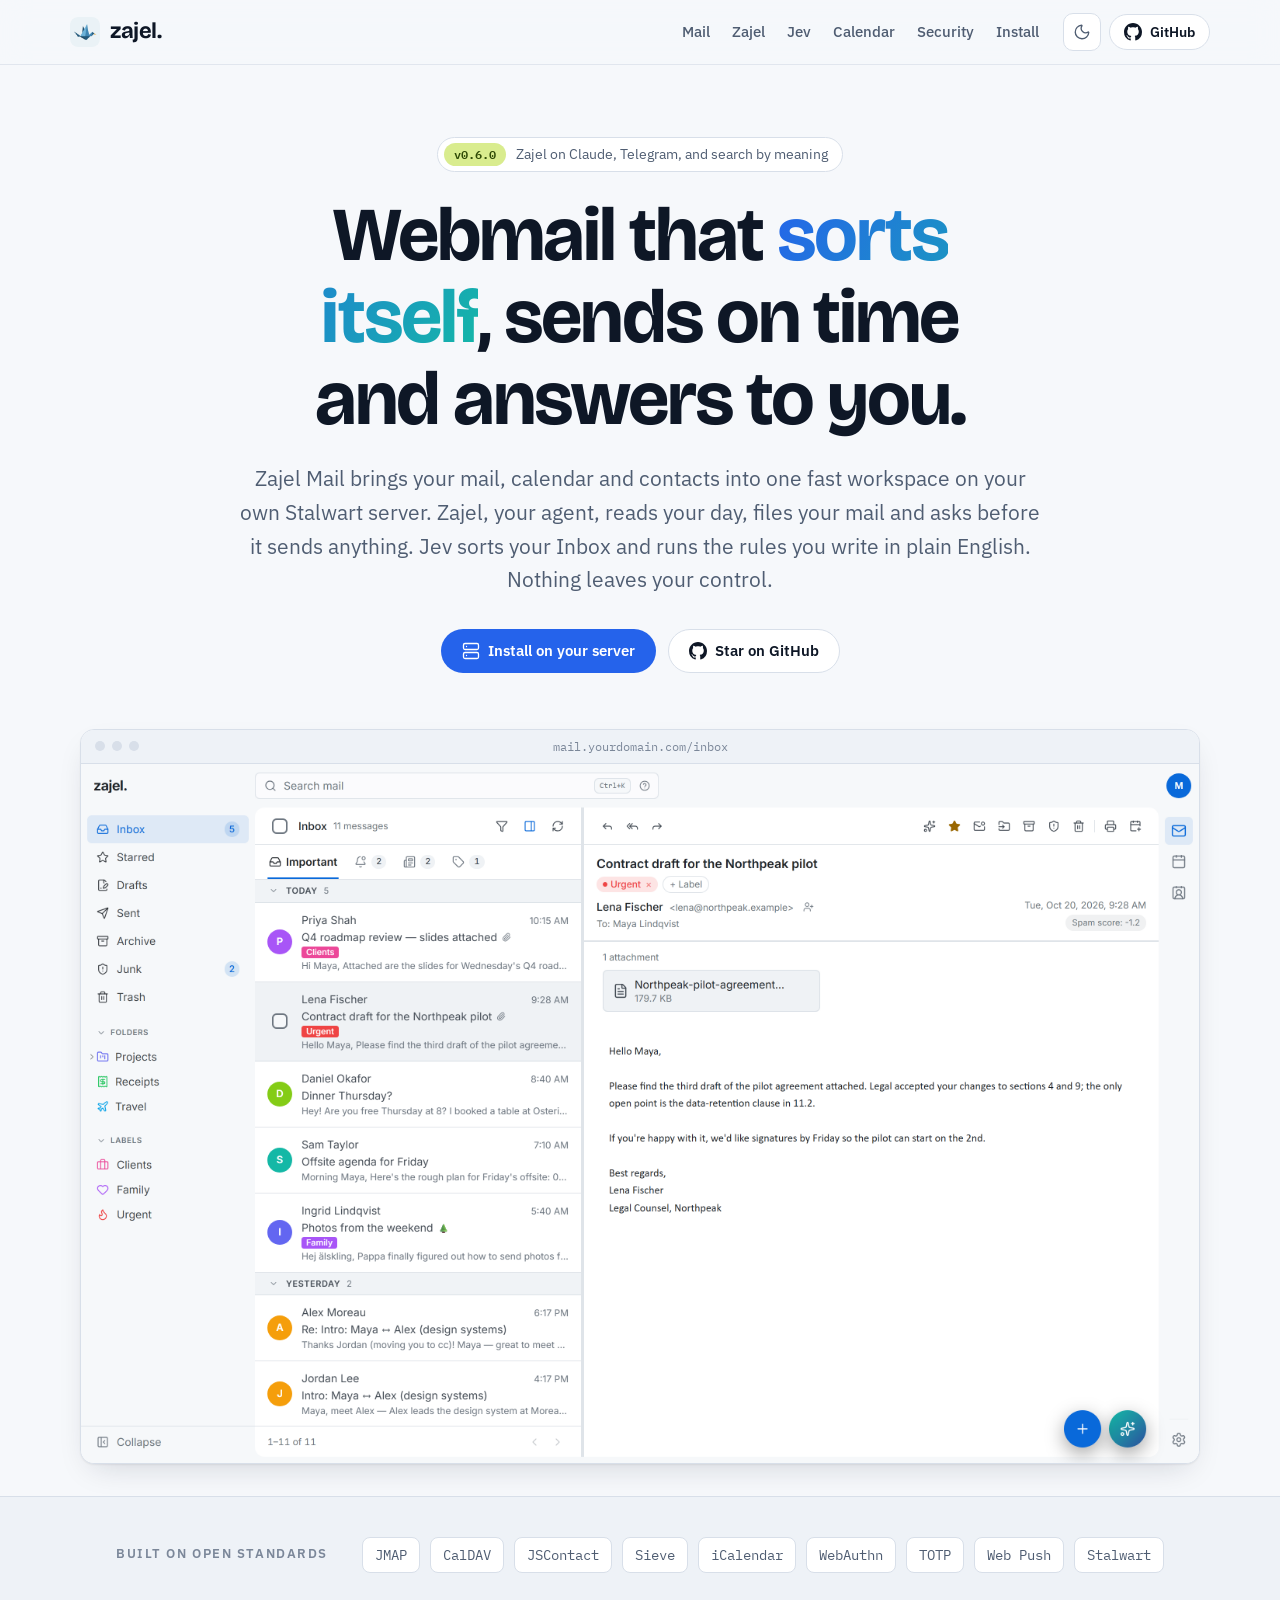
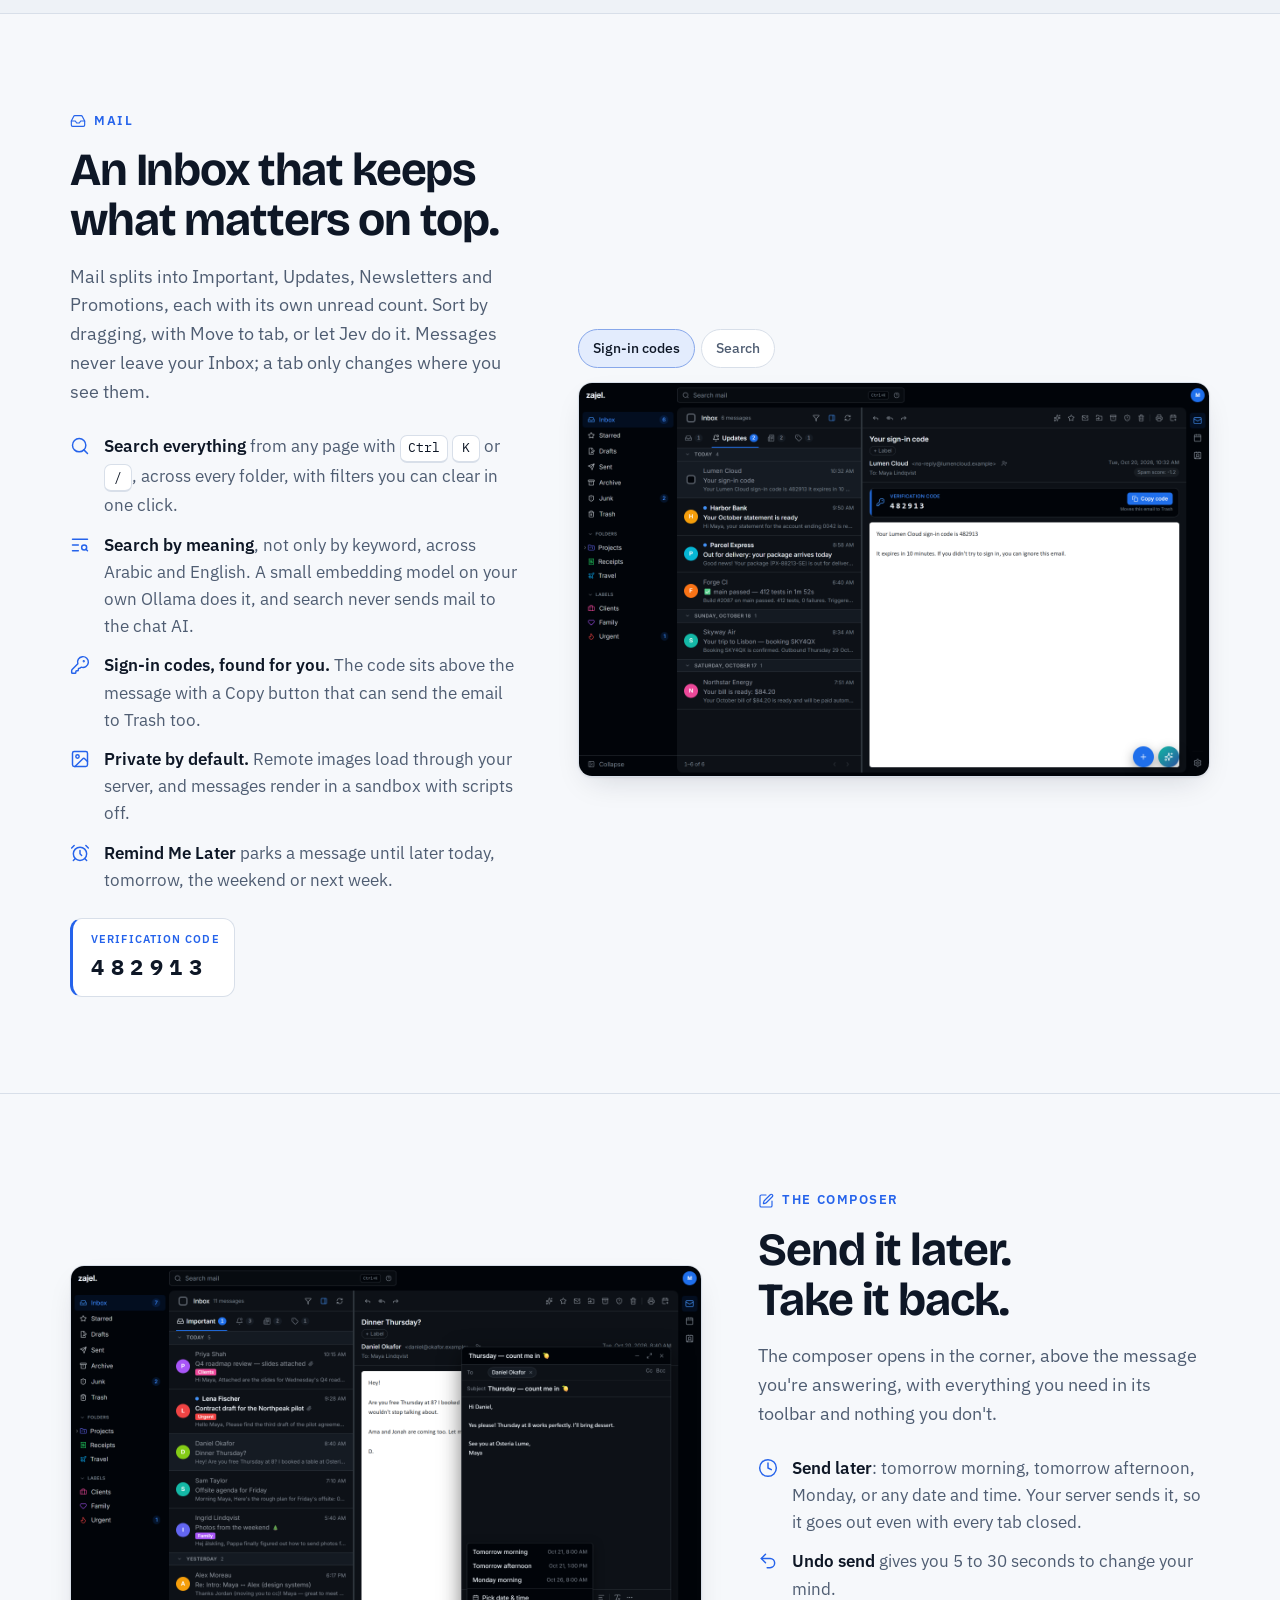
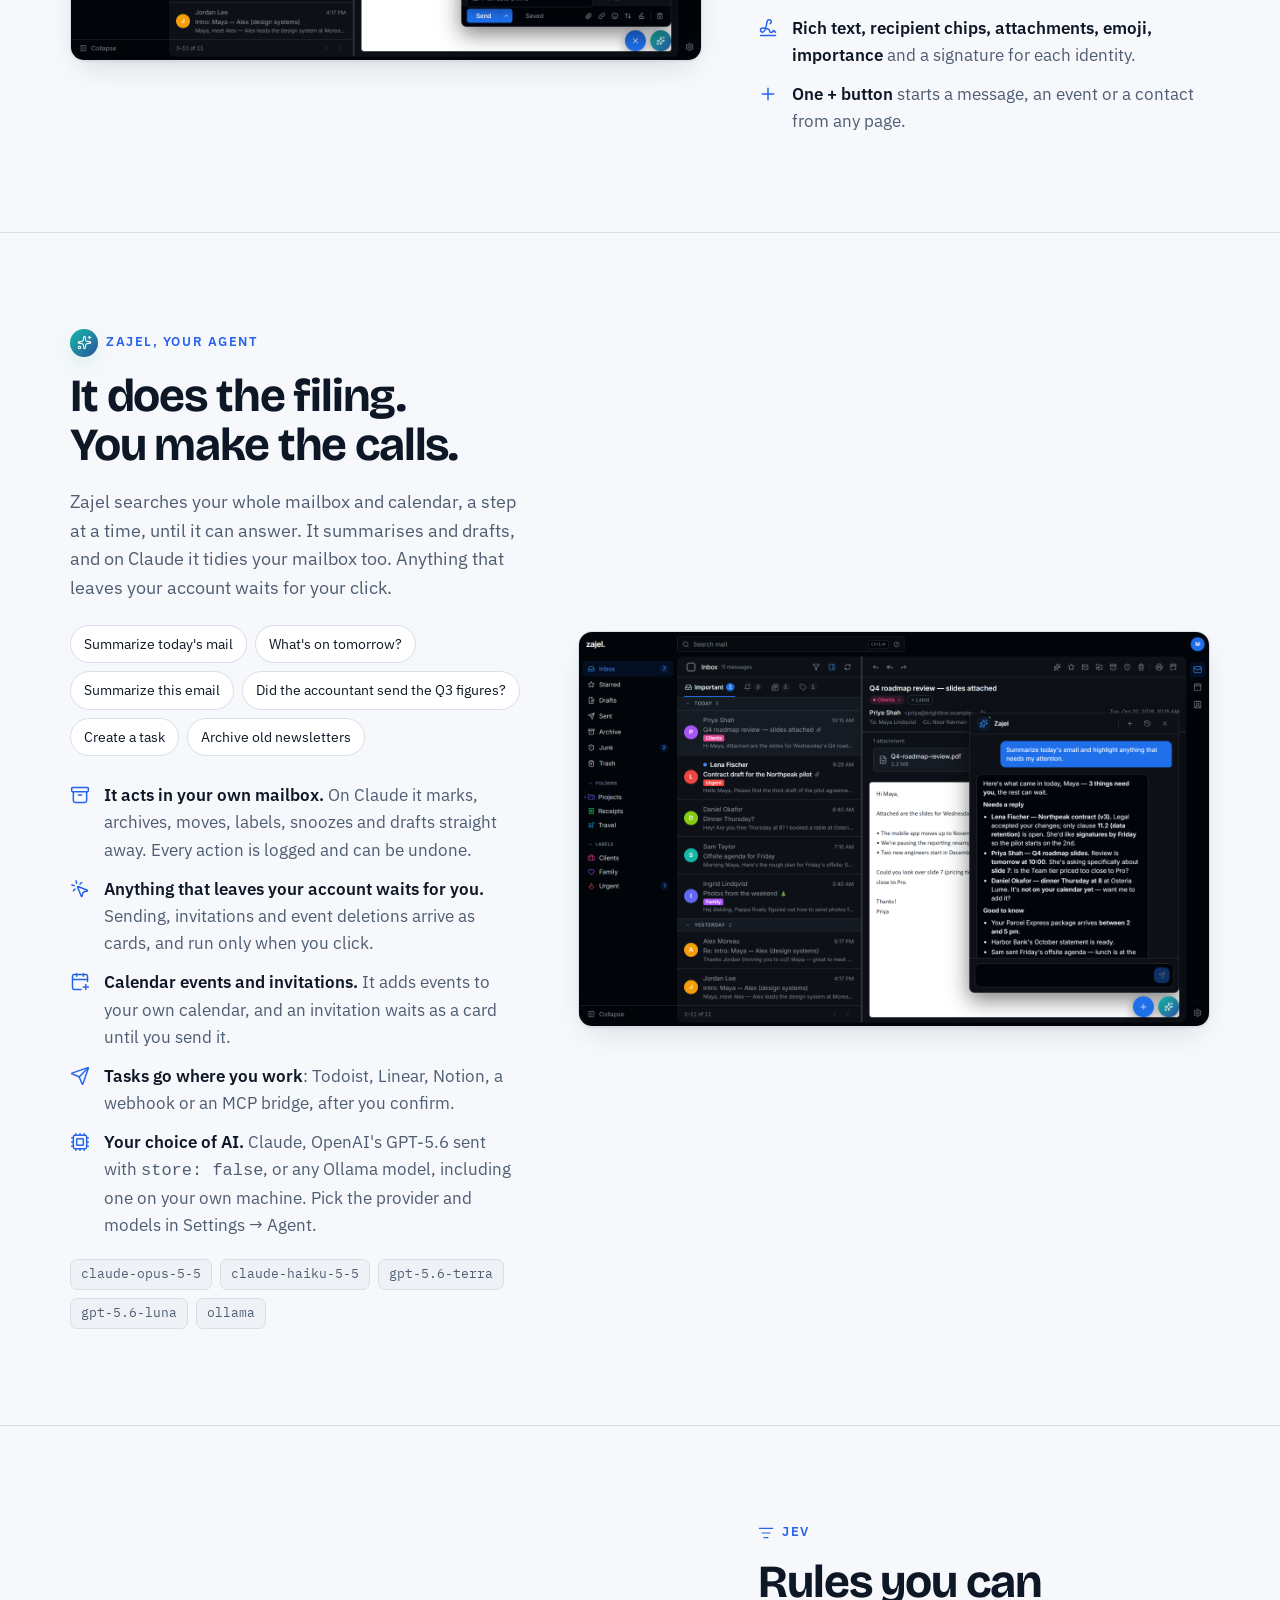
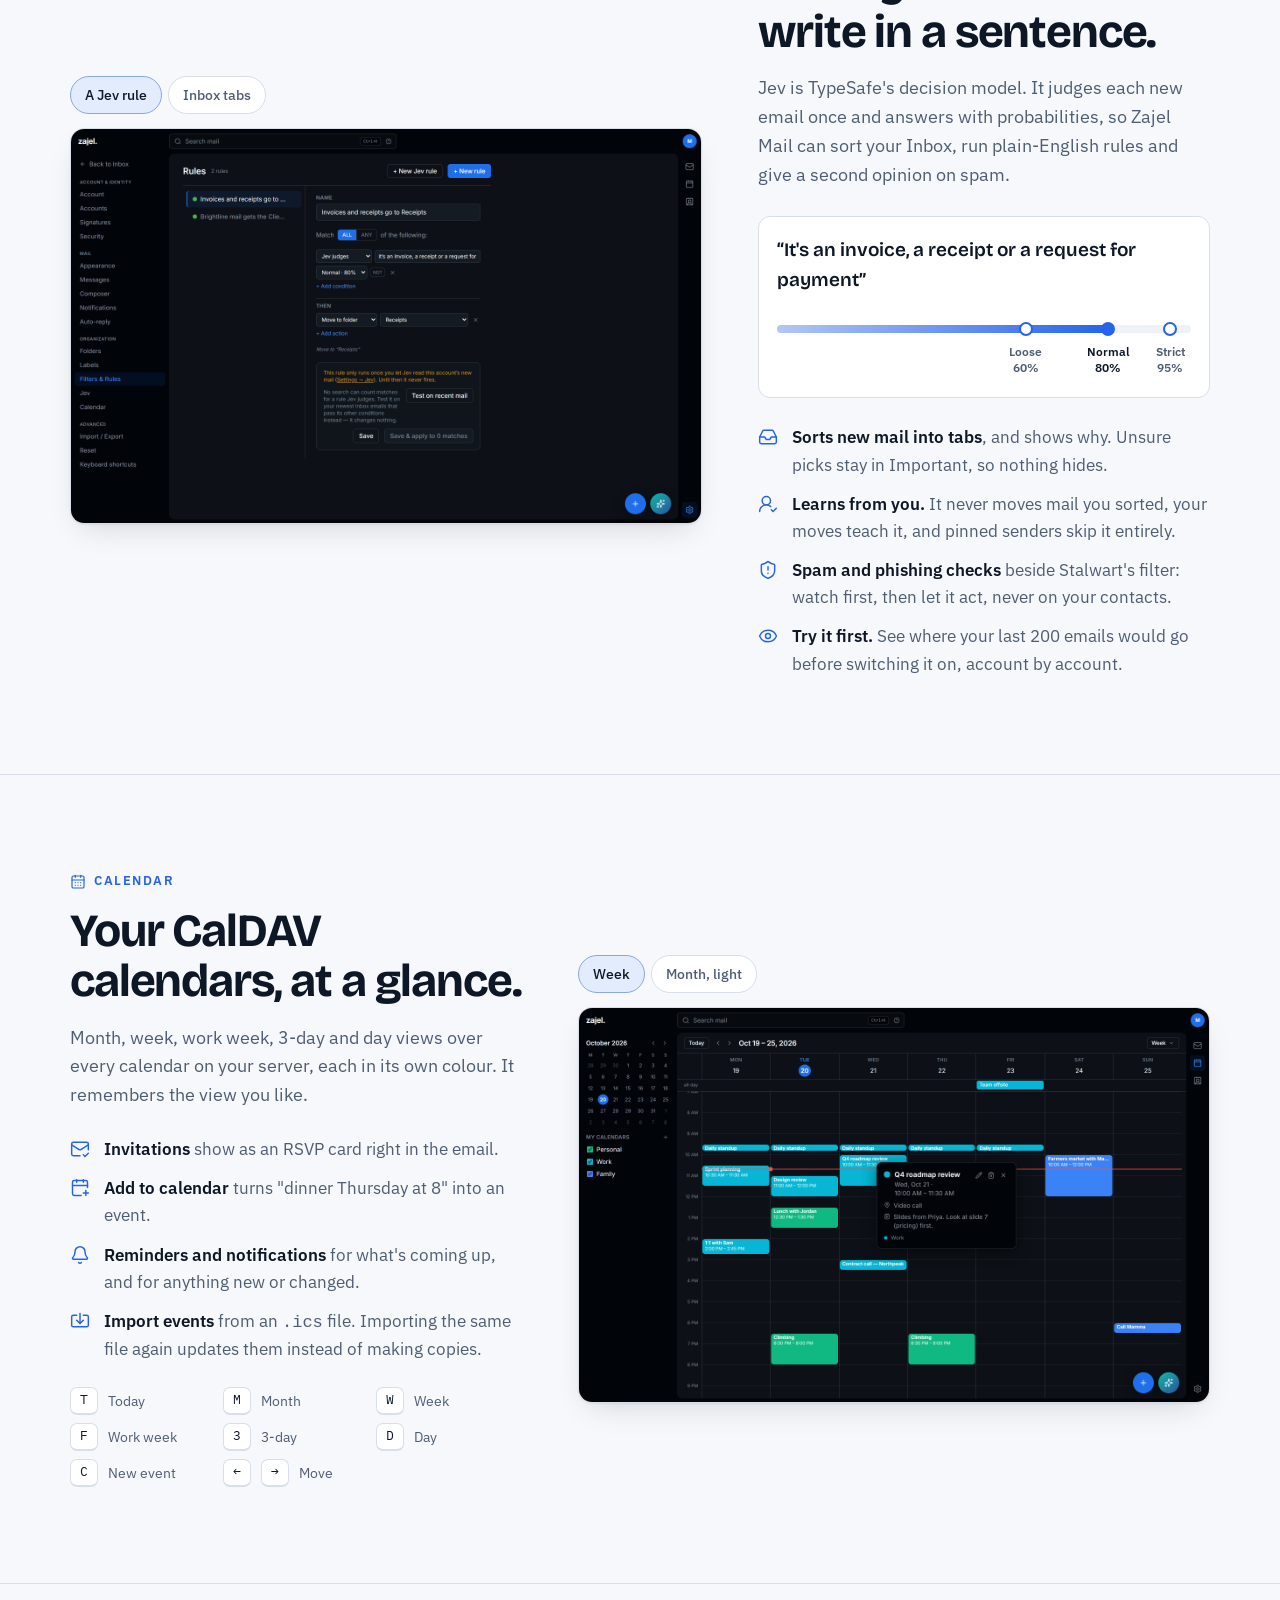
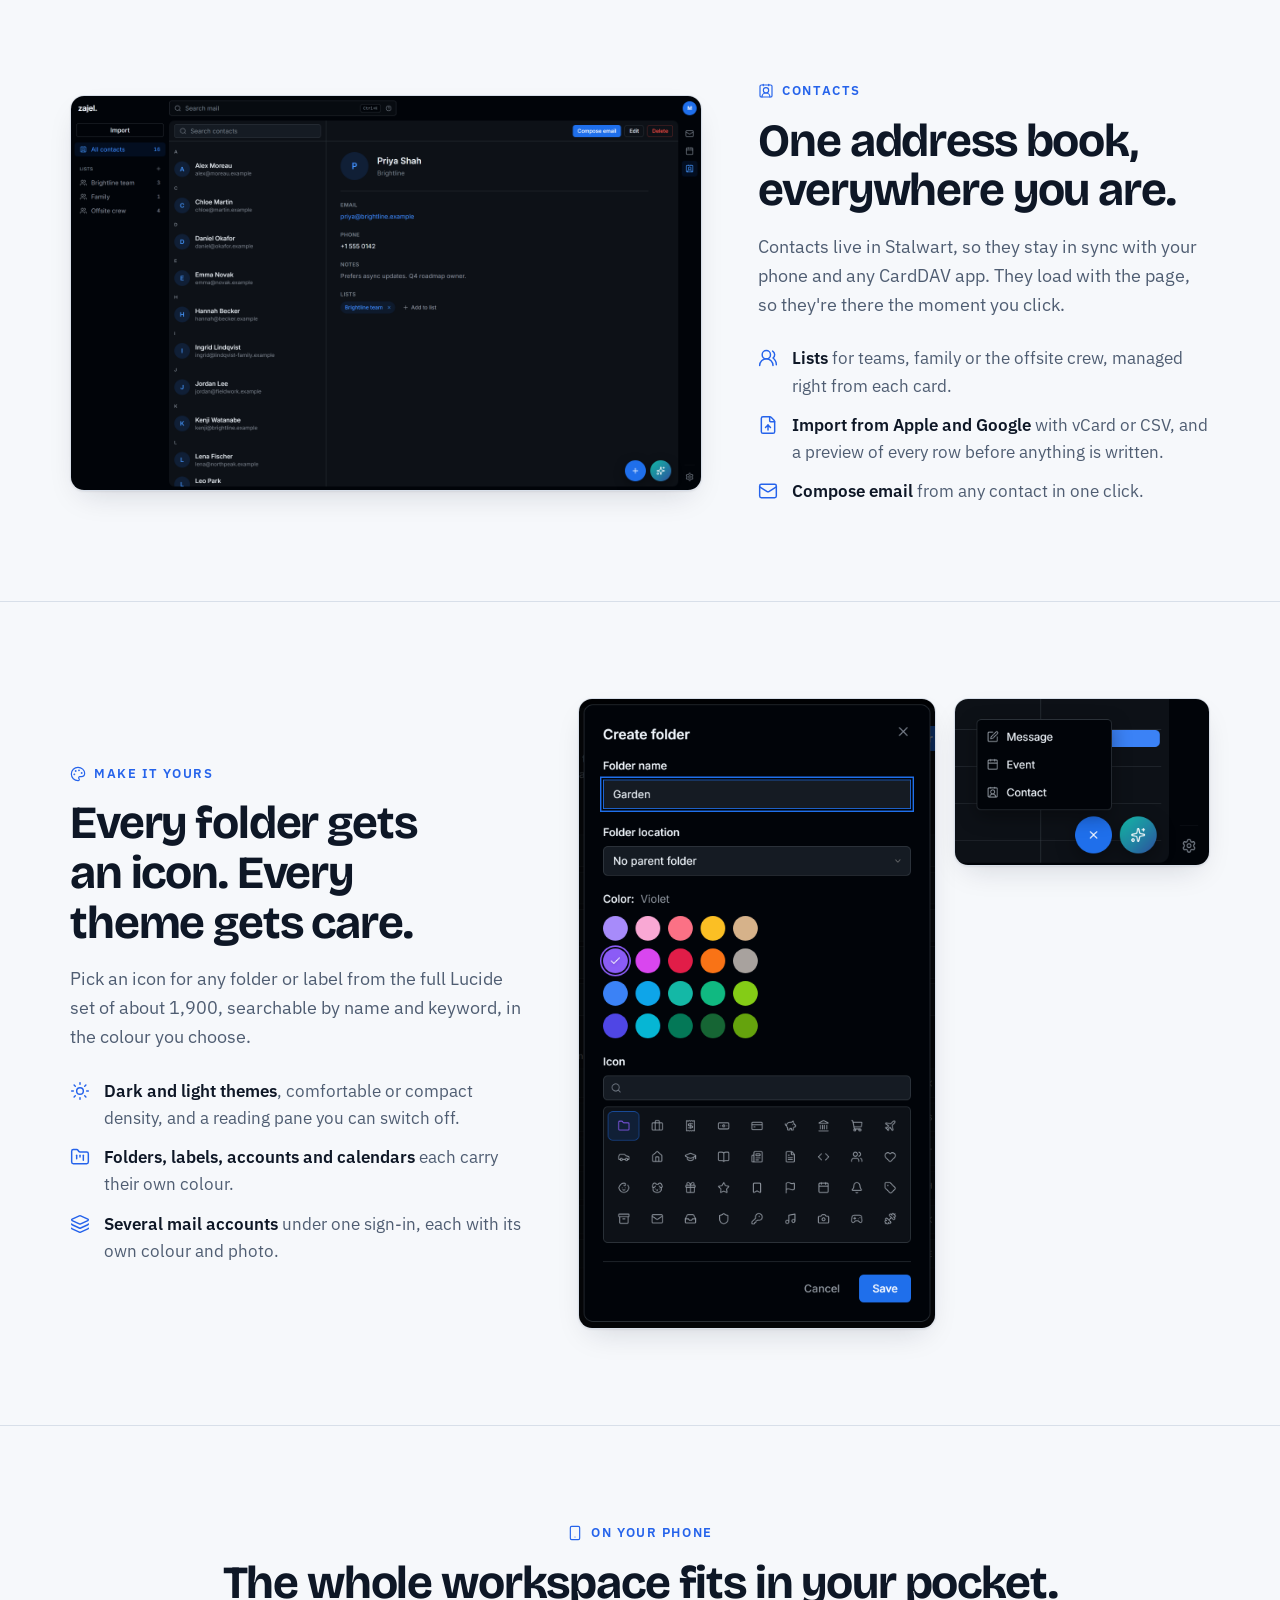
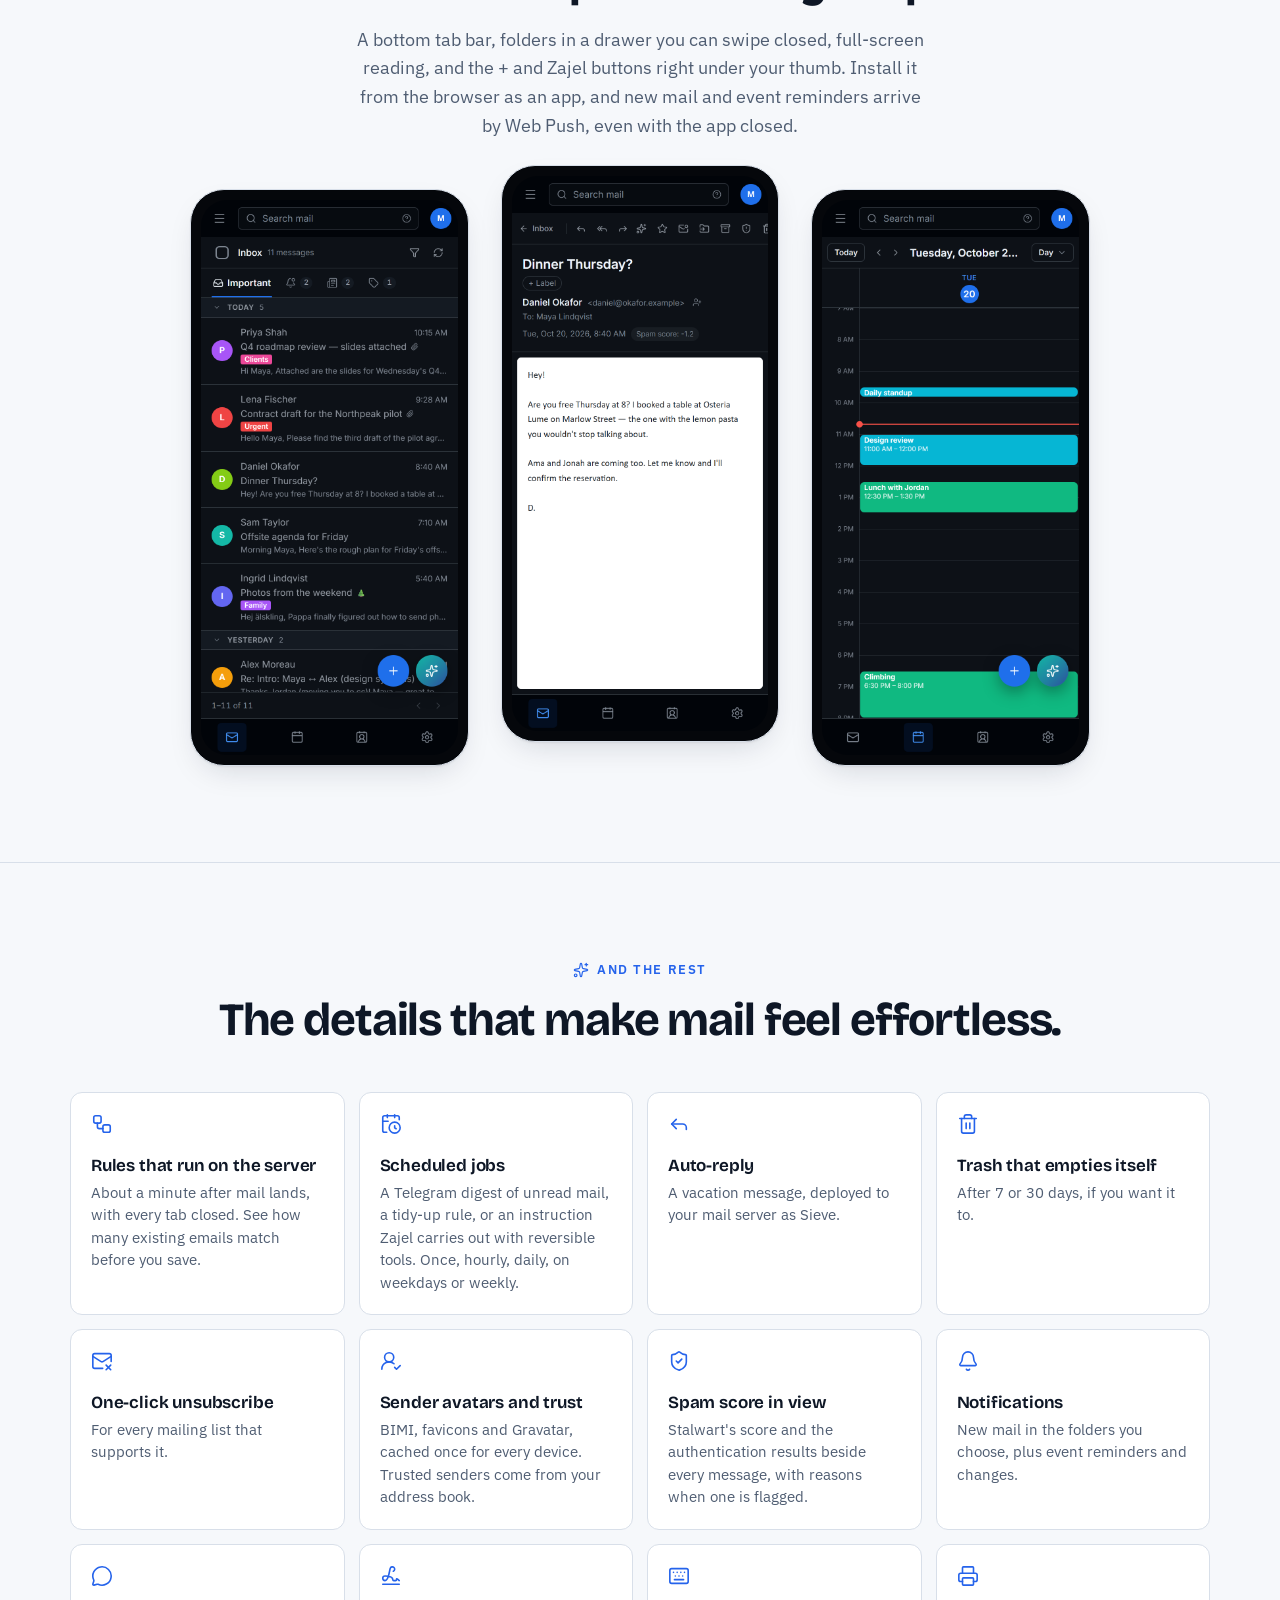
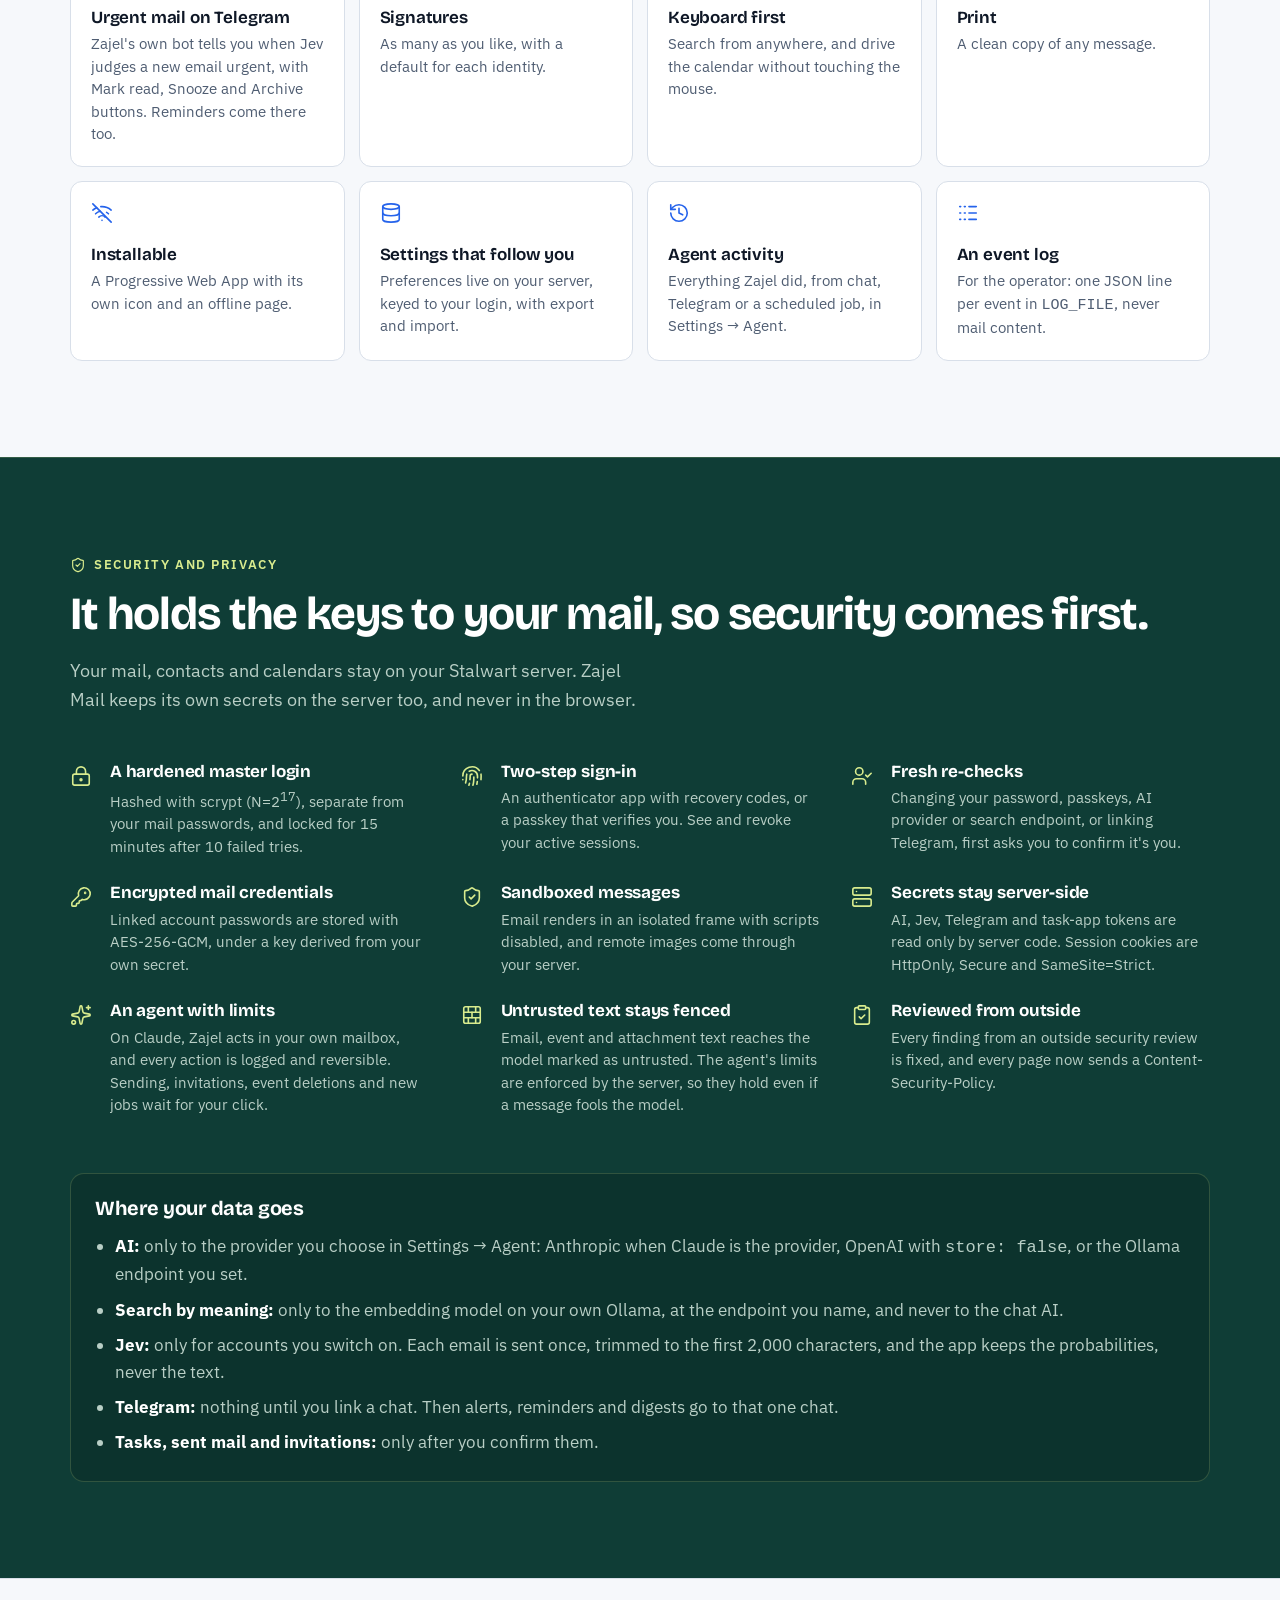
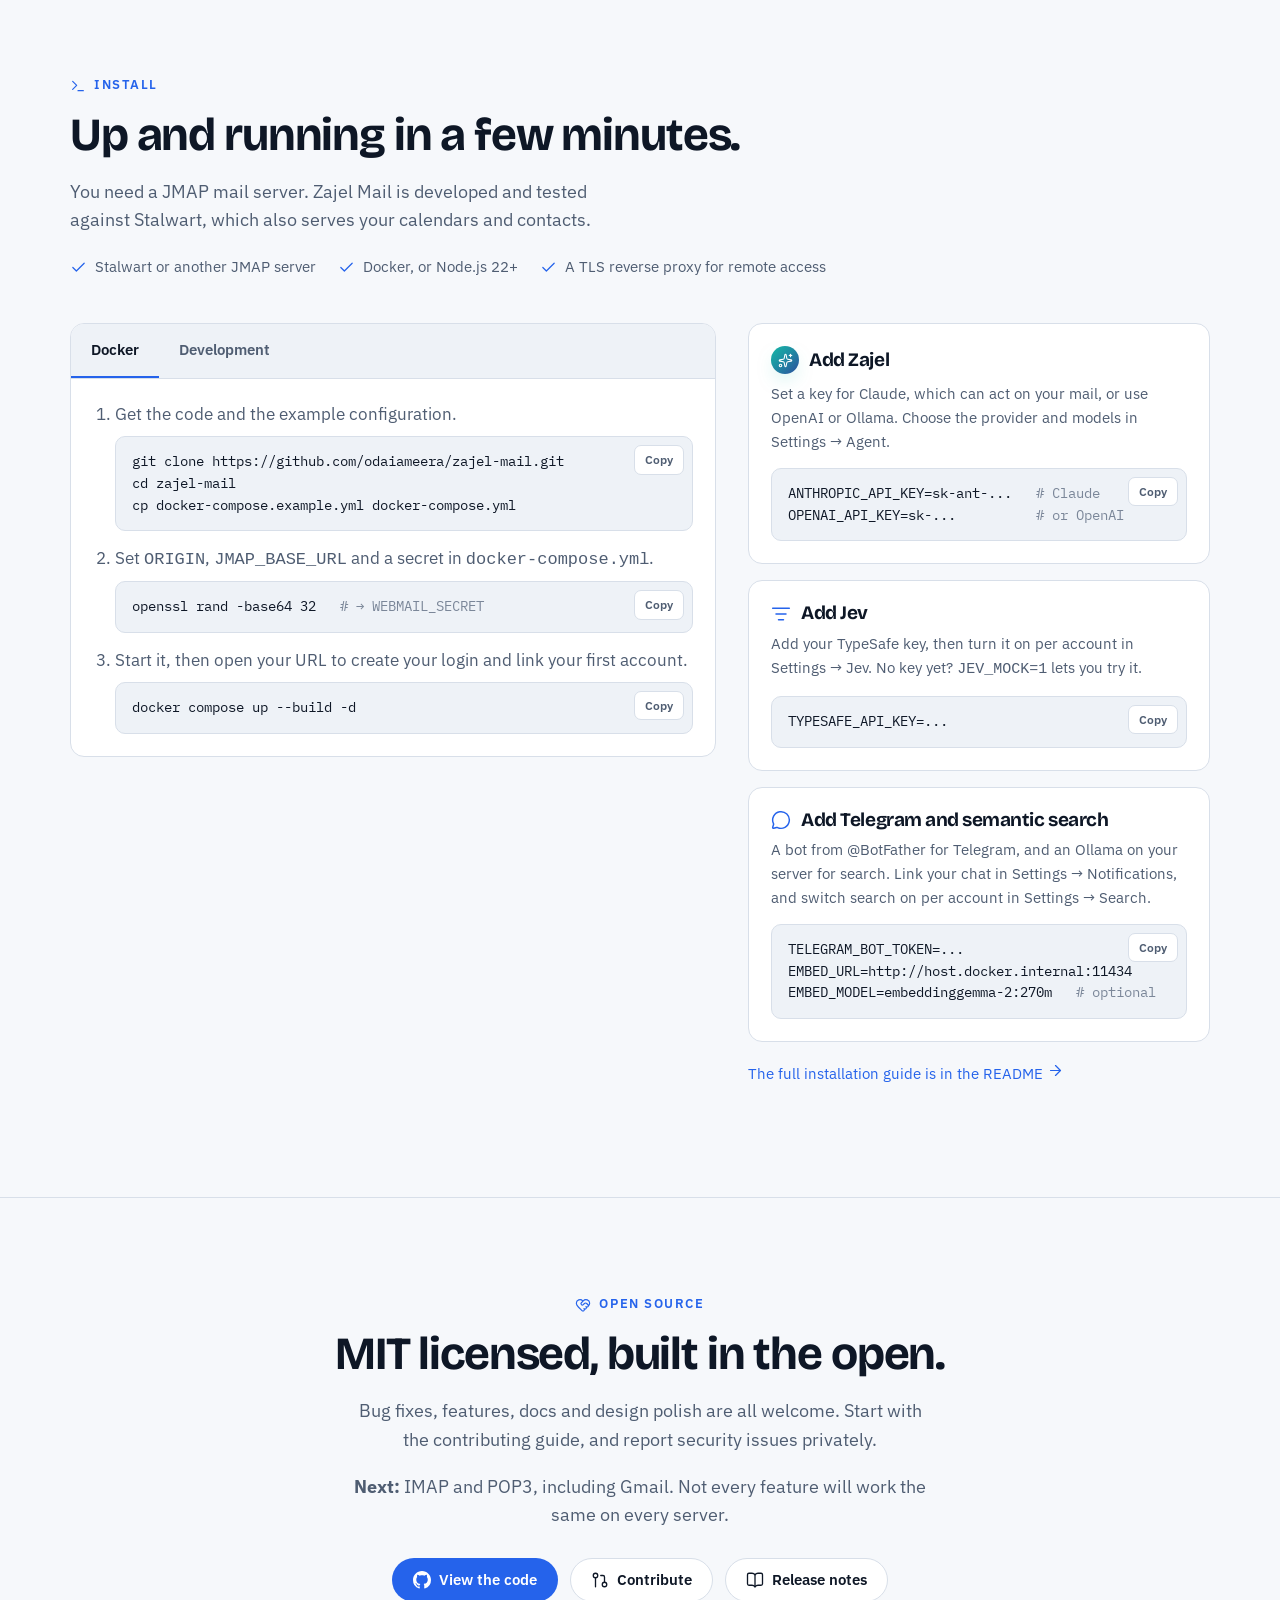
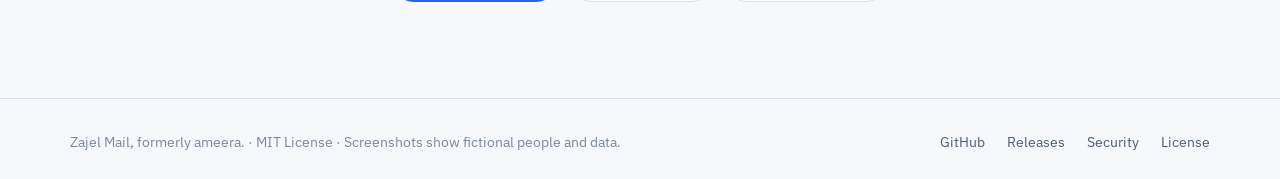
==== commit 6d72b4c7: "Update the site for v0.6.0, and use the app's pigeon icon - Hero: v0.6.0 release pill, and Zajel fil" ====
--- a/index.html
+++ b/index.html
@@ -4,8 +4,9 @@
 	<meta charset="utf-8">
 	<meta name="viewport" content="width=device-width, initial-scale=1, viewport-fit=cover">
 	<title>Zajel Mail — self-hosted mail, calendar and contacts</title>
-	<meta name="description" content="Zajel Mail is a self-hosted workspace for mail, calendar and contacts on your own Stalwart server, with Zajel, your agent, which proposes and never acts, and Jev, an Inbox that sorts itself.">
+	<meta name="description" content="Zajel Mail is a self-hosted workspace for mail, calendar and contacts on your own Stalwart server, with Zajel, an agent that files your mail and asks before it sends anything, and Jev, an Inbox that sorts itself.">
 	<meta name="theme-color" content="#080b11">
+	<link rel="icon" type="image/svg+xml" href="assets/favicon.svg">
 	<link rel="icon" type="image/png" sizes="32x32" href="assets/favicon-32.png">
 	<link rel="apple-touch-icon" href="assets/apple-touch-icon.png">
 	<meta property="og:type" content="website">
@@ -48,9 +49,9 @@
 		<!-- ============================================================ hero -->
 		<section class="hero">
 			<div class="wrap">
-				<a class="release-pill reveal" href="https://github.com/odaiameera/zajel-mail/releases/tag/v0.5.0"><b>v0.5.0</b> Jev, Zajel on GPT-5.6, and Send later</a>
+				<a class="release-pill reveal" href="https://github.com/odaiameera/zajel-mail/releases/tag/v0.6.0"><b>v0.6.0</b> Zajel on Claude, Telegram, and search by meaning</a>
 				<h1 class="reveal">Webmail that <em>sorts itself</em>, sends on time and answers to you.</h1>
-				<p class="lede reveal">Zajel Mail brings your mail, calendar and contacts into one fast workspace on your own Stalwart server. Zajel, your agent, reads your day and proposes what to do. Jev sorts your Inbox and runs the rules you write in plain English. Nothing leaves your control.</p>
+				<p class="lede reveal">Zajel Mail brings your mail, calendar and contacts into one fast workspace on your own Stalwart server. Zajel, your agent, reads your day, files your mail and asks before it sends anything. Jev sorts your Inbox and runs the rules you write in plain English. Nothing leaves your control.</p>
 				<div class="hero-actions reveal">
 					<a class="btn btn-primary" href="#install"><svg aria-hidden="true" focusable="false" xmlns="http://www.w3.org/2000/svg" width="24" height="24" viewBox="0 0 24 24" fill="none" stroke="currentColor" stroke-width="1.75" stroke-linecap="round" stroke-linejoin="round" > <rect width="20" height="8" x="2" y="2" rx="2" ry="2" /> <rect width="20" height="8" x="2" y="14" rx="2" ry="2" /> <line x1="6" x2="6.01" y1="6" y2="6" /> <line x1="6" x2="6.01" y1="18" y2="18" /> </svg>Install on your server</a>
 					<a class="btn btn-ghost" href="https://github.com/odaiameera/zajel-mail"><svg viewBox="0 0 16 16" width="18" height="18" fill="currentColor" aria-hidden="true"><path d="M8 0c4.42 0 8 3.58 8 8a8.013 8.013 0 0 1-5.45 7.59c-.4.08-.55-.17-.55-.38 0-.27.01-1.13.01-2.2 0-.75-.25-1.23-.54-1.48 1.78-.2 3.65-.88 3.65-3.95 0-.88-.31-1.59-.82-2.15.08-.2.36-1.02-.08-2.12 0 0-.67-.22-2.2.82-.64-.18-1.32-.27-2-.27-.68 0-1.36.09-2 .27-1.53-1.03-2.2-.82-2.2-.82-.44 1.1-.16 1.92-.08 2.12-.51.56-.82 1.28-.82 2.15 0 3.06 1.86 3.75 3.64 3.95-.23.2-.44.55-.51 1.07-.46.21-1.61.55-2.33-.66-.15-.24-.6-.83-1.23-.82-.67.01-.27.38.01.53.34.19.73.9.82 1.13.16.45.68 1.31 2.69.94 0 .67.01 1.3.01 1.49 0 .21-.15.45-.55.38A7.995 7.995 0 0 1 0 8c0-4.42 3.58-8 8-8Z"></path></svg>Star on GitHub</a>
@@ -74,6 +75,8 @@
 					<li>Sieve</li>
 					<li>iCalendar</li>
 					<li>WebAuthn</li>
+					<li>TOTP</li>
+					<li>Web Push</li>
 					<li>Stalwart</li>
 				</ul>
 			</div>
@@ -88,6 +91,7 @@
 					<p class="intro">Mail splits into Important, Updates, Newsletters and Promotions, each with its own unread count. Sort by dragging, with Move to tab, or let Jev do it. Messages never leave your Inbox; a tab only changes where you see them.</p>
 					<ul class="ticks">
 						<li><svg aria-hidden="true" focusable="false" xmlns="http://www.w3.org/2000/svg" width="24" height="24" viewBox="0 0 24 24" fill="none" stroke="currentColor" stroke-width="1.75" stroke-linecap="round" stroke-linejoin="round" > <path d="m21 21-4.34-4.34" /> <circle cx="11" cy="11" r="8" /> </svg><span><strong>Search everything</strong> from any page with <kbd>Ctrl</kbd> <kbd>K</kbd> or <kbd>/</kbd>, across every folder, with filters you can clear in one click.</span></li>
+						<li><svg aria-hidden="true" focusable="false" xmlns="http://www.w3.org/2000/svg" width="24" height="24" viewBox="0 0 24 24" fill="none" stroke="currentColor" stroke-width="1.75" stroke-linecap="round" stroke-linejoin="round" > <path d="M21 5H3" /> <path d="M10 12H3" /> <path d="M10 19H3" /> <circle cx="17" cy="15" r="3" /> <path d="m21 19-1.9-1.9" /> </svg><span><strong>Search by meaning</strong>, not only by keyword, across Arabic and English. A small embedding model on your own Ollama does it, and search never sends mail to the chat AI.</span></li>
 						<li><svg aria-hidden="true" focusable="false" xmlns="http://www.w3.org/2000/svg" width="24" height="24" viewBox="0 0 24 24" fill="none" stroke="currentColor" stroke-width="1.75" stroke-linecap="round" stroke-linejoin="round" > <path d="M2.586 17.414A2 2 0 0 0 2 18.828V21a1 1 0 0 0 1 1h3a1 1 0 0 0 1-1v-1a1 1 0 0 1 1-1h1a1 1 0 0 0 1-1v-1a1 1 0 0 1 1-1h.172a2 2 0 0 0 1.414-.586l.814-.814a6.5 6.5 0 1 0-4-4z" /> <circle cx="16.5" cy="7.5" r=".5" fill="currentColor" /> </svg><span><strong>Sign-in codes, found for you.</strong> The code sits above the message with a Copy button that can send the email to Trash too.</span></li>
 						<li><svg aria-hidden="true" focusable="false" xmlns="http://www.w3.org/2000/svg" width="24" height="24" viewBox="0 0 24 24" fill="none" stroke="currentColor" stroke-width="1.75" stroke-linecap="round" stroke-linejoin="round" > <rect width="18" height="18" x="3" y="3" rx="2" ry="2" /> <circle cx="9" cy="9" r="2" /> <path d="m21 15-3.086-3.086a2 2 0 0 0-2.828 0L6 21" /> </svg><span><strong>Private by default.</strong> Remote images load through your server, and messages render in a sandbox with scripts off.</span></li>
 						<li><svg aria-hidden="true" focusable="false" xmlns="http://www.w3.org/2000/svg" width="24" height="24" viewBox="0 0 24 24" fill="none" stroke="currentColor" stroke-width="1.75" stroke-linecap="round" stroke-linejoin="round" > <circle cx="12" cy="13" r="8" /> <path d="M12 9v4l2 2" /> <path d="M5 3 2 6" /> <path d="m22 6-3-3" /> <path d="M6.38 18.7 4 21" /> <path d="M17.64 18.67 20 21" /> </svg><span><strong>Remind Me Later</strong> parks a message until later today, tomorrow, the weekend or next week.</span></li>
@@ -134,21 +138,24 @@
 			<div class="wrap band-grid">
 				<div class="band-copy">
 					<div class="eyebrow"><span class="agent-mark" aria-hidden="true"><svg aria-hidden="true" focusable="false" xmlns="http://www.w3.org/2000/svg" width="24" height="24" viewBox="0 0 24 24" fill="none" stroke="currentColor" stroke-width="1.75" stroke-linecap="round" stroke-linejoin="round" > <path d="M11.017 2.814a1 1 0 0 1 1.966 0l1.051 5.558a2 2 0 0 0 1.594 1.594l5.558 1.051a1 1 0 0 1 0 1.966l-5.558 1.051a2 2 0 0 0-1.594 1.594l-1.051 5.558a1 1 0 0 1-1.966 0l-1.051-5.558a2 2 0 0 0-1.594-1.594l-5.558-1.051a1 1 0 0 1 0-1.966l5.558-1.051a2 2 0 0 0 1.594-1.594z" /> <path d="M20 2v4" /> <path d="M22 4h-4" /> <circle cx="4" cy="20" r="2" /> </svg></span>Zajel, your agent</div>
-					<h2>It reads your day. You make the calls.</h2>
-					<p class="intro">Zajel searches your whole mailbox and calendar, a step at a time, until it can answer. It summarises, prepares and drafts, and it changes nothing until you confirm.</p>
+					<h2>It does the filing. You make the calls.</h2>
+					<p class="intro">Zajel searches your whole mailbox and calendar, a step at a time, until it can answer. It summarises and drafts, and on Claude it tidies your mailbox too. Anything that leaves your account waits for your click.</p>
 					<div class="prompts" aria-label="Things to ask Zajel">
 						<span>Summarize today's mail</span>
 						<span>What's on tomorrow?</span>
 						<span>Summarize this email</span>
 						<span>Did the accountant send the Q3 figures?</span>
 						<span>Create a task</span>
-					</div>
-					<ul class="ticks">
-						<li><svg aria-hidden="true" focusable="false" xmlns="http://www.w3.org/2000/svg" width="24" height="24" viewBox="0 0 24 24" fill="none" stroke="currentColor" stroke-width="1.75" stroke-linecap="round" stroke-linejoin="round" > <path d="M16 18h6" /> <path d="M16 2v3" /> <path d="M19 15v6" /> <path d="M21 11.5V5a2 2 0 00-2-2H5a2 2 0 00-2 2v14a2 2 0 002 2h8.3" /> <path d="M3 9h18" /> <path d="M8 2v3" /> </svg><span><strong>Events and deletions arrive as cards</strong> that name the event and the date, and apply only when you click.</span></li>
+						<span>Archive old newsletters</span>
+					</div>
+					<ul class="ticks">
+						<li><svg aria-hidden="true" focusable="false" xmlns="http://www.w3.org/2000/svg" width="24" height="24" viewBox="0 0 24 24" fill="none" stroke="currentColor" stroke-width="1.75" stroke-linecap="round" stroke-linejoin="round" > <rect width="20" height="5" x="2" y="3" rx="1" /> <path d="M4 8v11a2 2 0 0 0 2 2h12a2 2 0 0 0 2-2V8" /> <path d="M10 12h4" /> </svg><span><strong>It acts in your own mailbox.</strong> On Claude it marks, archives, moves, labels, snoozes and drafts straight away. Every action is logged and can be undone.</span></li>
+						<li><svg aria-hidden="true" focusable="false" xmlns="http://www.w3.org/2000/svg" width="24" height="24" viewBox="0 0 24 24" fill="none" stroke="currentColor" stroke-width="1.75" stroke-linecap="round" stroke-linejoin="round" > <path d="M14 4.1 12 6" /> <path d="m5.1 8-2.9-.8" /> <path d="m6 12-1.9 2" /> <path d="M7.2 2.2 8 5.1" /> <path d="M9.037 9.69a.498.498 0 0 1 .653-.653l11 4.5a.5.5 0 0 1-.074.949l-4.349 1.041a1 1 0 0 0-.74.739l-1.04 4.35a.5.5 0 0 1-.95.074z" /> </svg><span><strong>Anything that leaves your account waits for you.</strong> Sending, invitations and event deletions arrive as cards, and run only when you click.</span></li>
+						<li><svg aria-hidden="true" focusable="false" xmlns="http://www.w3.org/2000/svg" width="24" height="24" viewBox="0 0 24 24" fill="none" stroke="currentColor" stroke-width="1.75" stroke-linecap="round" stroke-linejoin="round" > <path d="M16 18h6" /> <path d="M16 2v3" /> <path d="M19 15v6" /> <path d="M21 11.5V5a2 2 0 00-2-2H5a2 2 0 00-2 2v14a2 2 0 002 2h8.3" /> <path d="M3 9h18" /> <path d="M8 2v3" /> </svg><span><strong>Calendar events and invitations.</strong> It adds events to your own calendar, and an invitation waits as a card until you send it.</span></li>
 						<li><svg aria-hidden="true" focusable="false" xmlns="http://www.w3.org/2000/svg" width="24" height="24" viewBox="0 0 24 24" fill="none" stroke="currentColor" stroke-width="1.75" stroke-linecap="round" stroke-linejoin="round" > <path d="M14.536 21.686a.5.5 0 0 0 .937-.024l6.5-19a.496.496 0 0 0-.635-.635l-19 6.5a.5.5 0 0 0-.024.937l7.93 3.18a2 2 0 0 1 1.112 1.11z" /> <path d="m21.854 2.147-10.94 10.939" /> </svg><span><strong>Tasks go where you work</strong>: Todoist, Linear, Notion, a webhook or an MCP bridge, after you confirm.</span></li>
-						<li><svg aria-hidden="true" focusable="false" xmlns="http://www.w3.org/2000/svg" width="24" height="24" viewBox="0 0 24 24" fill="none" stroke="currentColor" stroke-width="1.75" stroke-linecap="round" stroke-linejoin="round" > <path d="M12 20v2" /> <path d="M12 2v2" /> <path d="M17 20v2" /> <path d="M17 2v2" /> <path d="M2 12h2" /> <path d="M2 17h2" /> <path d="M2 7h2" /> <path d="M20 12h2" /> <path d="M20 17h2" /> <path d="M20 7h2" /> <path d="M7 20v2" /> <path d="M7 2v2" /> <rect x="4" y="4" width="16" height="16" rx="2" /> <rect x="8" y="8" width="8" height="8" rx="1" /> </svg><span><strong>Your choice of model.</strong> OpenAI's GPT-5.6, sent with <code>store: false</code>, or any Ollama model, including one on your own machine.</span></li>
-					</ul>
-					<div class="models"><code>gpt-5.6-terra</code><code>gpt-5.6-luna</code><code>ollama</code></div>
+						<li><svg aria-hidden="true" focusable="false" xmlns="http://www.w3.org/2000/svg" width="24" height="24" viewBox="0 0 24 24" fill="none" stroke="currentColor" stroke-width="1.75" stroke-linecap="round" stroke-linejoin="round" > <path d="M12 20v2" /> <path d="M12 2v2" /> <path d="M17 20v2" /> <path d="M17 2v2" /> <path d="M2 12h2" /> <path d="M2 17h2" /> <path d="M2 7h2" /> <path d="M20 12h2" /> <path d="M20 17h2" /> <path d="M20 7h2" /> <path d="M7 20v2" /> <path d="M7 2v2" /> <rect x="4" y="4" width="16" height="16" rx="2" /> <rect x="8" y="8" width="8" height="8" rx="1" /> </svg><span><strong>Your choice of AI.</strong> Claude, OpenAI's GPT-5.6 sent with <code>store: false</code>, or any Ollama model, including one on your own machine. Pick the provider and models in Settings → Agent.</span></li>
+					</ul>
+					<div class="models"><code>claude-opus-5-5</code><code>claude-haiku-5-5</code><code>gpt-5.6-terra</code><code>gpt-5.6-luna</code><code>ollama</code></div>
 				</div>
 				<div class="frame">
 					<img src="assets/screenshots/agent.png" width="2880" height="1800" loading="lazy" alt="Zajel summarising today's mail: three things need a reply, then what's good to know and what can wait">
@@ -204,6 +211,7 @@
 						<li><svg aria-hidden="true" focusable="false" xmlns="http://www.w3.org/2000/svg" width="24" height="24" viewBox="0 0 24 24" fill="none" stroke="currentColor" stroke-width="1.75" stroke-linecap="round" stroke-linejoin="round" > <path d="M22 13V6a2 2 0 0 0-2-2H4a2 2 0 0 0-2 2v12c0 1.1.9 2 2 2h8" /> <path d="m22 7-8.97 5.7a1.94 1.94 0 0 1-2.06 0L2 7" /> <path d="m16 19 2 2 4-4" /> </svg><span><strong>Invitations</strong> show as an RSVP card right in the email.</span></li>
 						<li><svg aria-hidden="true" focusable="false" xmlns="http://www.w3.org/2000/svg" width="24" height="24" viewBox="0 0 24 24" fill="none" stroke="currentColor" stroke-width="1.75" stroke-linecap="round" stroke-linejoin="round" > <path d="M16 18h6" /> <path d="M16 2v3" /> <path d="M19 15v6" /> <path d="M21 11.5V5a2 2 0 00-2-2H5a2 2 0 00-2 2v14a2 2 0 002 2h8.3" /> <path d="M3 9h18" /> <path d="M8 2v3" /> </svg><span><strong>Add to calendar</strong> turns "dinner Thursday at 8" into an event.</span></li>
 						<li><svg aria-hidden="true" focusable="false" xmlns="http://www.w3.org/2000/svg" width="24" height="24" viewBox="0 0 24 24" fill="none" stroke="currentColor" stroke-width="1.75" stroke-linecap="round" stroke-linejoin="round" > <path d="M10.268 21a2 2 0 0 0 3.464 0" /> <path d="M3.262 15.326A1 1 0 0 0 4 17h16a1 1 0 0 0 .74-1.673C19.41 13.956 18 12.499 18 8A6 6 0 0 0 6 8c0 4.499-1.411 5.956-2.738 7.326" /> </svg><span><strong>Reminders and notifications</strong> for what's coming up, and for anything new or changed.</span></li>
+						<li><svg aria-hidden="true" focusable="false" xmlns="http://www.w3.org/2000/svg" width="24" height="24" viewBox="0 0 24 24" fill="none" stroke="currentColor" stroke-width="1.75" stroke-linecap="round" stroke-linejoin="round" > <path d="M12 3v12" /> <path d="m8 11 4 4 4-4" /> <path d="M8 5H4a2 2 0 0 0-2 2v10a2 2 0 0 0 2 2h16a2 2 0 0 0 2-2V7a2 2 0 0 0-2-2h-4" /> </svg><span><strong>Import events</strong> from an <code>.ics</code> file. Importing the same file again updates them instead of making copies.</span></li>
 					</ul>
 					<div class="keys" aria-label="Calendar keyboard shortcuts">
 						<div><kbd>T</kbd>Today</div>
@@ -275,7 +283,7 @@
 			<div class="wrap">
 				<div class="eyebrow"><svg aria-hidden="true" focusable="false" xmlns="http://www.w3.org/2000/svg" width="24" height="24" viewBox="0 0 24 24" fill="none" stroke="currentColor" stroke-width="1.75" stroke-linecap="round" stroke-linejoin="round" > <rect width="14" height="20" x="5" y="2" rx="2" ry="2" /> <path d="M12 18h.01" /> </svg>On your phone</div>
 				<h2>The whole workspace fits in your pocket.</h2>
-				<p class="intro">A bottom tab bar, folders in a drawer, full-screen reading, and the + and Zajel buttons right under your thumb. Install it from the browser as an app.</p>
+				<p class="intro">A bottom tab bar, folders in a drawer you can swipe closed, full-screen reading, and the + and Zajel buttons right under your thumb. Install it from the browser as an app, and new mail and event reminders arrive by Web Push, even with the app closed.</p>
 				<div class="phones">
 					<div class="phone"><img src="assets/screenshots/mobile-inbox.png" width="780" height="1688" loading="lazy" alt="The inbox on a phone, with Inbox tabs and a bottom tab bar"></div>
 					<div class="phone"><img src="assets/screenshots/mobile-reading.png" width="780" height="1688" loading="lazy" alt="Reading Daniel's dinner invitation on a phone"></div>
@@ -291,17 +299,21 @@
 				<h2>The details that make mail feel effortless.</h2>
 				<div class="grid-cards">
 					<div class="card"><svg aria-hidden="true" focusable="false" xmlns="http://www.w3.org/2000/svg" width="24" height="24" viewBox="0 0 24 24" fill="none" stroke="currentColor" stroke-width="1.75" stroke-linecap="round" stroke-linejoin="round" > <rect width="8" height="8" x="3" y="3" rx="2" /> <path d="M7 11v4a2 2 0 0 0 2 2h4" /> <rect width="8" height="8" x="13" y="13" rx="2" /> </svg><h3>Rules that run on the server</h3><p>About a minute after mail lands, with every tab closed. See how many existing emails match before you save.</p></div>
+					<div class="card"><svg aria-hidden="true" focusable="false" xmlns="http://www.w3.org/2000/svg" width="24" height="24" viewBox="0 0 24 24" fill="none" stroke="currentColor" stroke-width="1.75" stroke-linecap="round" stroke-linejoin="round" > <path d="M16 14v2.2l1.6 1" /> <path d="M16 2v3" /> <path d="M21 7.338V5a2 2 0 00-2-2H5a2 2 0 00-2 2v14a2 2 0 002 2h2.338" /> <path d="M3 9h5.859" /> <path d="M8 2v3" /> <circle cx="16" cy="16" r="6" /> </svg><h3>Scheduled jobs</h3><p>A Telegram digest of unread mail, a tidy-up rule, or an instruction Zajel carries out with reversible tools. Once, hourly, daily, on weekdays or weekly.</p></div>
 					<div class="card"><svg aria-hidden="true" focusable="false" xmlns="http://www.w3.org/2000/svg" width="24" height="24" viewBox="0 0 24 24" fill="none" stroke="currentColor" stroke-width="1.75" stroke-linecap="round" stroke-linejoin="round" > <path d="M20 18v-2a4 4 0 0 0-4-4H4" /> <path d="m9 17-5-5 5-5" /> </svg><h3>Auto-reply</h3><p>A vacation message, deployed to your mail server as Sieve.</p></div>
 					<div class="card"><svg aria-hidden="true" focusable="false" xmlns="http://www.w3.org/2000/svg" width="24" height="24" viewBox="0 0 24 24" fill="none" stroke="currentColor" stroke-width="1.75" stroke-linecap="round" stroke-linejoin="round" > <path d="M10 11v6" /> <path d="M14 11v6" /> <path d="M19 6v14a2 2 0 0 1-2 2H7a2 2 0 0 1-2-2V6" /> <path d="M3 6h18" /> <path d="M8 6V4a2 2 0 0 1 2-2h4a2 2 0 0 1 2 2v2" /> </svg><h3>Trash that empties itself</h3><p>After 7 or 30 days, if you want it to.</p></div>
 					<div class="card"><svg aria-hidden="true" focusable="false" xmlns="http://www.w3.org/2000/svg" width="24" height="24" viewBox="0 0 24 24" fill="none" stroke="currentColor" stroke-width="1.75" stroke-linecap="round" stroke-linejoin="round" > <path d="M22 12.532V6a2 2 0 0 0-2-2H4a2 2 0 0 0-2 2v12a2 2 0 0 0 2 2h8.792" /> <path d="m22 7-8.991 5.727a2 2 0 0 1-2.009 0L2 7" /> <path d="m16.5 16.5 5 5" /> <path d="m21.5 16.5-5 5" /> </svg><h3>One-click unsubscribe</h3><p>For every mailing list that supports it.</p></div>
 					<div class="card"><svg aria-hidden="true" focusable="false" xmlns="http://www.w3.org/2000/svg" width="24" height="24" viewBox="0 0 24 24" fill="none" stroke="currentColor" stroke-width="1.75" stroke-linecap="round" stroke-linejoin="round" > <path d="M2 21a8 8 0 0 1 13.292-6" /> <circle cx="10" cy="8" r="5" /> <path d="m16 19 2 2 4-4" /> </svg><h3>Sender avatars and trust</h3><p>BIMI, favicons and Gravatar, cached once for every device. Trusted senders come from your address book.</p></div>
 					<div class="card"><svg aria-hidden="true" focusable="false" xmlns="http://www.w3.org/2000/svg" width="24" height="24" viewBox="0 0 24 24" fill="none" stroke="currentColor" stroke-width="1.75" stroke-linecap="round" stroke-linejoin="round" > <path d="M20 13c0 5-3.5 7.5-7.66 8.95a1 1 0 0 1-.67-.01C7.5 20.5 4 18 4 13V6a1 1 0 0 1 1-1c2 0 4.5-1.2 6.24-2.72a1.17 1.17 0 0 1 1.52 0C14.51 3.81 17 5 19 5a1 1 0 0 1 1 1z" /> <path d="m9 12 2 2 4-4" /> </svg><h3>Spam score in view</h3><p>Stalwart's score and the authentication results beside every message, with reasons when one is flagged.</p></div>
 					<div class="card"><svg aria-hidden="true" focusable="false" xmlns="http://www.w3.org/2000/svg" width="24" height="24" viewBox="0 0 24 24" fill="none" stroke="currentColor" stroke-width="1.75" stroke-linecap="round" stroke-linejoin="round" > <path d="M10.268 21a2 2 0 0 0 3.464 0" /> <path d="M3.262 15.326A1 1 0 0 0 4 17h16a1 1 0 0 0 .74-1.673C19.41 13.956 18 12.499 18 8A6 6 0 0 0 6 8c0 4.499-1.411 5.956-2.738 7.326" /> </svg><h3>Notifications</h3><p>New mail in the folders you choose, plus event reminders and changes.</p></div>
+					<div class="card"><svg aria-hidden="true" focusable="false" xmlns="http://www.w3.org/2000/svg" width="24" height="24" viewBox="0 0 24 24" fill="none" stroke="currentColor" stroke-width="1.75" stroke-linecap="round" stroke-linejoin="round" > <path d="M2.992 16.342a2 2 0 0 1 .094 1.167l-1.065 3.29a1 1 0 0 0 1.236 1.168l3.413-.998a2 2 0 0 1 1.099.092 10 10 0 1 0-4.777-4.719" /> </svg><h3>Urgent mail on Telegram</h3><p>Zajel's own bot tells you when Jev judges a new email urgent, with Mark read, Snooze and Archive buttons. Reminders come there too.</p></div>
 					<div class="card"><svg aria-hidden="true" focusable="false" xmlns="http://www.w3.org/2000/svg" width="24" height="24" viewBox="0 0 24 24" fill="none" stroke="currentColor" stroke-width="1.75" stroke-linecap="round" stroke-linejoin="round" > <path d="m21 17-2.156-1.868A.5.5 0 0 0 18 15.5v.5a1 1 0 0 1-1 1h-2a1 1 0 0 1-1-1c0-2.545-3.991-3.97-8.5-4a1 1 0 0 0 0 5c4.153 0 4.745-11.295 5.708-13.5a2.5 2.5 0 1 1 3.31 3.284" /> <path d="M3 21h18" /> </svg><h3>Signatures</h3><p>As many as you like, with a default for each identity.</p></div>
 					<div class="card"><svg aria-hidden="true" focusable="false" xmlns="http://www.w3.org/2000/svg" width="24" height="24" viewBox="0 0 24 24" fill="none" stroke="currentColor" stroke-width="1.75" stroke-linecap="round" stroke-linejoin="round" > <path d="M10 8h.01" /> <path d="M12 12h.01" /> <path d="M14 8h.01" /> <path d="M16 12h.01" /> <path d="M18 8h.01" /> <path d="M6 8h.01" /> <path d="M7 16h10" /> <path d="M8 12h.01" /> <rect width="20" height="16" x="2" y="4" rx="2" /> </svg><h3>Keyboard first</h3><p>Search from anywhere, and drive the calendar without touching the mouse.</p></div>
 					<div class="card"><svg aria-hidden="true" focusable="false" xmlns="http://www.w3.org/2000/svg" width="24" height="24" viewBox="0 0 24 24" fill="none" stroke="currentColor" stroke-width="1.75" stroke-linecap="round" stroke-linejoin="round" > <path d="M6 18H4a2 2 0 0 1-2-2v-5a2 2 0 0 1 2-2h16a2 2 0 0 1 2 2v5a2 2 0 0 1-2 2h-2" /> <path d="M6 9V3a1 1 0 0 1 1-1h10a1 1 0 0 1 1 1v6" /> <rect x="6" y="14" width="12" height="8" rx="1" /> </svg><h3>Print</h3><p>A clean copy of any message.</p></div>
 					<div class="card"><svg aria-hidden="true" focusable="false" xmlns="http://www.w3.org/2000/svg" width="24" height="24" viewBox="0 0 24 24" fill="none" stroke="currentColor" stroke-width="1.75" stroke-linecap="round" stroke-linejoin="round" > <path d="M12 20h.01" /> <path d="M8.5 16.429a5 5 0 0 1 7 0" /> <path d="M5 12.859a10 10 0 0 1 5.17-2.69" /> <path d="M19 12.859a10 10 0 0 0-2.007-1.523" /> <path d="M2 8.82a15 15 0 0 1 4.177-2.643" /> <path d="M22 8.82a15 15 0 0 0-11.288-3.764" /> <path d="m2 2 20 20" /> </svg><h3>Installable</h3><p>A Progressive Web App with its own icon and an offline page.</p></div>
 					<div class="card"><svg aria-hidden="true" focusable="false" xmlns="http://www.w3.org/2000/svg" width="24" height="24" viewBox="0 0 24 24" fill="none" stroke="currentColor" stroke-width="1.75" stroke-linecap="round" stroke-linejoin="round" > <ellipse cx="12" cy="5" rx="9" ry="3" /> <path d="M3 5V19A9 3 0 0 0 21 19V5" /> <path d="M3 12A9 3 0 0 0 21 12" /> </svg><h3>Settings that follow you</h3><p>Preferences live on your server, keyed to your login, with export and import.</p></div>
+					<div class="card"><svg aria-hidden="true" focusable="false" xmlns="http://www.w3.org/2000/svg" width="24" height="24" viewBox="0 0 24 24" fill="none" stroke="currentColor" stroke-width="1.75" stroke-linecap="round" stroke-linejoin="round" > <path d="M3 12a9 9 0 1 0 9-9 9.75 9.75 0 0 0-6.74 2.74L3 8" /> <path d="M3 3v5h5" /> <path d="M12 7v5l4 2" /> </svg><h3>Agent activity</h3><p>Everything Zajel did, from chat, Telegram or a scheduled job, in Settings → Agent.</p></div>
+					<div class="card"><svg aria-hidden="true" focusable="false" xmlns="http://www.w3.org/2000/svg" width="24" height="24" viewBox="0 0 24 24" fill="none" stroke="currentColor" stroke-width="1.75" stroke-linecap="round" stroke-linejoin="round" > <path d="M3 5h1" /> <path d="M3 12h1" /> <path d="M3 19h1" /> <path d="M8 5h1" /> <path d="M8 12h1" /> <path d="M8 19h1" /> <path d="M13 5h8" /> <path d="M13 12h8" /> <path d="M13 19h8" /> </svg><h3>An event log</h3><p>For the operator: one JSON line per event in <code>LOG_FILE</code>, never mail content.</p></div>
 				</div>
 			</div>
 		</section>
@@ -314,18 +326,23 @@
 				<p class="intro">Your mail, contacts and calendars stay on your Stalwart server. Zajel Mail keeps its own secrets on the server too, and never in the browser.</p>
 				<div class="sec-grid">
 					<div><svg aria-hidden="true" focusable="false" xmlns="http://www.w3.org/2000/svg" width="24" height="24" viewBox="0 0 24 24" fill="none" stroke="currentColor" stroke-width="1.75" stroke-linecap="round" stroke-linejoin="round" > <circle cx="12" cy="16" r="1" /> <rect x="3" y="10" width="18" height="12" rx="2" /> <path d="M7 10V7a5 5 0 0 1 10 0v3" /> </svg><div><h3>A hardened master login</h3><p>Hashed with scrypt (N=2<sup>17</sup>), separate from your mail passwords, and locked for 15 minutes after 10 failed tries.</p></div></div>
-					<div><svg aria-hidden="true" focusable="false" xmlns="http://www.w3.org/2000/svg" width="24" height="24" viewBox="0 0 24 24" fill="none" stroke="currentColor" stroke-width="1.75" stroke-linecap="round" stroke-linejoin="round" > <path d="M12 10a2 2 0 0 0-2 2c0 1.02-.1 2.51-.26 4" /> <path d="M14 13.12c0 2.38 0 6.38-1 8.88" /> <path d="M17.29 21.02c.12-.6.43-2.3.5-3.02" /> <path d="M2 12a10 10 0 0 1 18-6" /> <path d="M2 16h.01" /> <path d="M21.8 16c.2-2 .131-5.354 0-6" /> <path d="M5 19.5C5.5 18 6 15 6 12a6 6 0 0 1 .34-2" /> <path d="M8.65 22c.21-.66.45-1.32.57-2" /> <path d="M9 6.8a6 6 0 0 1 9 5.2v2" /> </svg><div><h3>Passkeys</h3><p>Sign in with WebAuthn, and see and revoke your active sessions.</p></div></div>
+					<div><svg aria-hidden="true" focusable="false" xmlns="http://www.w3.org/2000/svg" width="24" height="24" viewBox="0 0 24 24" fill="none" stroke="currentColor" stroke-width="1.75" stroke-linecap="round" stroke-linejoin="round" > <path d="M12 10a2 2 0 0 0-2 2c0 1.02-.1 2.51-.26 4" /> <path d="M14 13.12c0 2.38 0 6.38-1 8.88" /> <path d="M17.29 21.02c.12-.6.43-2.3.5-3.02" /> <path d="M2 12a10 10 0 0 1 18-6" /> <path d="M2 16h.01" /> <path d="M21.8 16c.2-2 .131-5.354 0-6" /> <path d="M5 19.5C5.5 18 6 15 6 12a6 6 0 0 1 .34-2" /> <path d="M8.65 22c.21-.66.45-1.32.57-2" /> <path d="M9 6.8a6 6 0 0 1 9 5.2v2" /> </svg><div><h3>Two-step sign-in</h3><p>An authenticator app with recovery codes, or a passkey that verifies you. See and revoke your active sessions.</p></div></div>
+					<div><svg aria-hidden="true" focusable="false" xmlns="http://www.w3.org/2000/svg" width="24" height="24" viewBox="0 0 24 24" fill="none" stroke="currentColor" stroke-width="1.75" stroke-linecap="round" stroke-linejoin="round" > <path d="m16 11 2 2 4-4" /> <path d="M16 21v-2a4 4 0 0 0-4-4H6a4 4 0 0 0-4 4v2" /> <circle cx="9" cy="7" r="4" /> </svg><div><h3>Fresh re-checks</h3><p>Changing your password, passkeys, AI provider or search endpoint, or linking Telegram, first asks you to confirm it's you.</p></div></div>
 					<div><svg aria-hidden="true" focusable="false" xmlns="http://www.w3.org/2000/svg" width="24" height="24" viewBox="0 0 24 24" fill="none" stroke="currentColor" stroke-width="1.75" stroke-linecap="round" stroke-linejoin="round" > <path d="M2.586 17.414A2 2 0 0 0 2 18.828V21a1 1 0 0 0 1 1h3a1 1 0 0 0 1-1v-1a1 1 0 0 1 1-1h1a1 1 0 0 0 1-1v-1a1 1 0 0 1 1-1h.172a2 2 0 0 0 1.414-.586l.814-.814a6.5 6.5 0 1 0-4-4z" /> <circle cx="16.5" cy="7.5" r=".5" fill="currentColor" /> </svg><div><h3>Encrypted mail credentials</h3><p>Linked account passwords are stored with AES-256-GCM, under a key derived from your own secret.</p></div></div>
 					<div><svg aria-hidden="true" focusable="false" xmlns="http://www.w3.org/2000/svg" width="24" height="24" viewBox="0 0 24 24" fill="none" stroke="currentColor" stroke-width="1.75" stroke-linecap="round" stroke-linejoin="round" > <path d="M20 13c0 5-3.5 7.5-7.66 8.95a1 1 0 0 1-.67-.01C7.5 20.5 4 18 4 13V6a1 1 0 0 1 1-1c2 0 4.5-1.2 6.24-2.72a1.17 1.17 0 0 1 1.52 0C14.51 3.81 17 5 19 5a1 1 0 0 1 1 1z" /> <path d="m9 12 2 2 4-4" /> </svg><div><h3>Sandboxed messages</h3><p>Email renders in an isolated frame with scripts disabled, and remote images come through your server.</p></div></div>
-					<div><svg aria-hidden="true" focusable="false" xmlns="http://www.w3.org/2000/svg" width="24" height="24" viewBox="0 0 24 24" fill="none" stroke="currentColor" stroke-width="1.75" stroke-linecap="round" stroke-linejoin="round" > <rect width="20" height="8" x="2" y="2" rx="2" ry="2" /> <rect width="20" height="8" x="2" y="14" rx="2" ry="2" /> <line x1="6" x2="6.01" y1="6" y2="6" /> <line x1="6" x2="6.01" y1="18" y2="18" /> </svg><div><h3>Secrets stay server-side</h3><p>AI, Jev and task-app tokens are read only by server code. Session cookies are HttpOnly, Secure and SameSite=Strict.</p></div></div>
-					<div><svg aria-hidden="true" focusable="false" xmlns="http://www.w3.org/2000/svg" width="24" height="24" viewBox="0 0 24 24" fill="none" stroke="currentColor" stroke-width="1.75" stroke-linecap="round" stroke-linejoin="round" > <path d="M11.017 2.814a1 1 0 0 1 1.966 0l1.051 5.558a2 2 0 0 0 1.594 1.594l5.558 1.051a1 1 0 0 1 0 1.966l-5.558 1.051a2 2 0 0 0-1.594 1.594l-1.051 5.558a1 1 0 0 1-1.966 0l-1.051-5.558a2 2 0 0 0-1.594-1.594l-5.558-1.051a1 1 0 0 1 0-1.966l5.558-1.051a2 2 0 0 0 1.594-1.594z" /> <path d="M20 2v4" /> <path d="M22 4h-4" /> <circle cx="4" cy="20" r="2" /> </svg><div><h3>An assistant that asks first</h3><p>Zajel proposes replies, events, deletions and tasks. Nothing happens until you click.</p></div></div>
+					<div><svg aria-hidden="true" focusable="false" xmlns="http://www.w3.org/2000/svg" width="24" height="24" viewBox="0 0 24 24" fill="none" stroke="currentColor" stroke-width="1.75" stroke-linecap="round" stroke-linejoin="round" > <rect width="20" height="8" x="2" y="2" rx="2" ry="2" /> <rect width="20" height="8" x="2" y="14" rx="2" ry="2" /> <line x1="6" x2="6.01" y1="6" y2="6" /> <line x1="6" x2="6.01" y1="18" y2="18" /> </svg><div><h3>Secrets stay server-side</h3><p>AI, Jev, Telegram and task-app tokens are read only by server code. Session cookies are HttpOnly, Secure and SameSite=Strict.</p></div></div>
+					<div><svg aria-hidden="true" focusable="false" xmlns="http://www.w3.org/2000/svg" width="24" height="24" viewBox="0 0 24 24" fill="none" stroke="currentColor" stroke-width="1.75" stroke-linecap="round" stroke-linejoin="round" > <path d="M11.017 2.814a1 1 0 0 1 1.966 0l1.051 5.558a2 2 0 0 0 1.594 1.594l5.558 1.051a1 1 0 0 1 0 1.966l-5.558 1.051a2 2 0 0 0-1.594 1.594l-1.051 5.558a1 1 0 0 1-1.966 0l-1.051-5.558a2 2 0 0 0-1.594-1.594l-5.558-1.051a1 1 0 0 1 0-1.966l5.558-1.051a2 2 0 0 0 1.594-1.594z" /> <path d="M20 2v4" /> <path d="M22 4h-4" /> <circle cx="4" cy="20" r="2" /> </svg><div><h3>An agent with limits</h3><p>On Claude, Zajel acts in your own mailbox, and every action is logged and reversible. Sending, invitations, event deletions and new jobs wait for your click.</p></div></div>
+					<div><svg aria-hidden="true" focusable="false" xmlns="http://www.w3.org/2000/svg" width="24" height="24" viewBox="0 0 24 24" fill="none" stroke="currentColor" stroke-width="1.75" stroke-linecap="round" stroke-linejoin="round" > <rect width="18" height="18" x="3" y="3" rx="2" /> <path d="M12 9v6" /> <path d="M16 15v6" /> <path d="M16 3v6" /> <path d="M3 15h18" /> <path d="M3 9h18" /> <path d="M8 15v6" /> <path d="M8 3v6" /> </svg><div><h3>Untrusted text stays fenced</h3><p>Email, event and attachment text reaches the model marked as untrusted. The agent's limits are enforced by the server, so they hold even if a message fools the model.</p></div></div>
+					<div><svg aria-hidden="true" focusable="false" xmlns="http://www.w3.org/2000/svg" width="24" height="24" viewBox="0 0 24 24" fill="none" stroke="currentColor" stroke-width="1.75" stroke-linecap="round" stroke-linejoin="round" > <rect width="8" height="4" x="8" y="2" rx="1" ry="1" /> <path d="M16 4h2a2 2 0 0 1 2 2v14a2 2 0 0 1-2 2H6a2 2 0 0 1-2-2V6a2 2 0 0 1 2-2h2" /> <path d="m9 14 2 2 4-4" /> </svg><div><h3>Reviewed from outside</h3><p>Every finding from an outside security review is fixed, and every page now sends a Content-Security-Policy.</p></div></div>
 				</div>
 				<div class="data-flow">
 					<h3>Where your data goes</h3>
 					<ul>
-						<li><strong>AI:</strong> only to the service you configure, OpenAI with <code>store: false</code> or your own Ollama endpoint.</li>
+						<li><strong>AI:</strong> only to the provider you choose in Settings → Agent: Anthropic when Claude is the provider, OpenAI with <code>store: false</code>, or the Ollama endpoint you set.</li>
+						<li><strong>Search by meaning:</strong> only to the embedding model on your own Ollama, at the endpoint you name, and never to the chat AI.</li>
 						<li><strong>Jev:</strong> only for accounts you switch on. Each email is sent once, trimmed to the first 2,000 characters, and the app keeps the probabilities, never the text.</li>
-						<li><strong>Tasks and calendar changes:</strong> only after you confirm them.</li>
+						<li><strong>Telegram:</strong> nothing until you link a chat. Then alerts, reminders and digests go to that one chat.</li>
+						<li><strong>Tasks, sent mail and invitations:</strong> only after you confirm them.</li>
 					</ul>
 				</div>
 			</div>
@@ -375,15 +392,22 @@
 					<div>
 						<div class="addon">
 							<h3><span class="agent-mark" aria-hidden="true"><svg aria-hidden="true" focusable="false" xmlns="http://www.w3.org/2000/svg" width="24" height="24" viewBox="0 0 24 24" fill="none" stroke="currentColor" stroke-width="1.75" stroke-linecap="round" stroke-linejoin="round" > <path d="M11.017 2.814a1 1 0 0 1 1.966 0l1.051 5.558a2 2 0 0 0 1.594 1.594l5.558 1.051a1 1 0 0 1 0 1.966l-5.558 1.051a2 2 0 0 0-1.594 1.594l-1.051 5.558a1 1 0 0 1-1.966 0l-1.051-5.558a2 2 0 0 0-1.594-1.594l-5.558-1.051a1 1 0 0 1 0-1.966l5.558-1.051a2 2 0 0 0 1.594-1.594z" /> <path d="M20 2v4" /> <path d="M22 4h-4" /> <circle cx="4" cy="20" r="2" /> </svg></span>Add Zajel</h3>
-							<p>Set one key to run Zajel on OpenAI, or point it at Ollama.</p>
-<div class="code"><pre>OPENAI_API_KEY=sk-...
-OPENAI_MODEL=gpt-5.6-luna   <span class="c"># optional</span></pre></div>
+							<p>Set a key for Claude, which can act on your mail, or use OpenAI or Ollama. Choose the provider and models in Settings → Agent.</p>
+<div class="code"><pre>ANTHROPIC_API_KEY=sk-ant-...   <span class="c"># Claude</span>
+OPENAI_API_KEY=sk-...          <span class="c"># or OpenAI</span></pre></div>
 						</div>
 						<div class="addon">
 							<h3><svg aria-hidden="true" focusable="false" xmlns="http://www.w3.org/2000/svg" width="24" height="24" viewBox="0 0 24 24" fill="none" stroke="currentColor" stroke-width="1.75" stroke-linecap="round" stroke-linejoin="round" > <path d="M2 5h20" /> <path d="M6 12h12" /> <path d="M9 19h6" /> </svg>Add Jev</h3>
 							<p>Add your TypeSafe key, then turn it on per account in Settings → Jev. No key yet? <code>JEV_MOCK=1</code> lets you try it.</p>
 <div class="code"><pre>TYPESAFE_API_KEY=...</pre></div>
 						</div>
+						<div class="addon">
+							<h3><svg aria-hidden="true" focusable="false" xmlns="http://www.w3.org/2000/svg" width="24" height="24" viewBox="0 0 24 24" fill="none" stroke="currentColor" stroke-width="1.75" stroke-linecap="round" stroke-linejoin="round" > <path d="M2.992 16.342a2 2 0 0 1 .094 1.167l-1.065 3.29a1 1 0 0 0 1.236 1.168l3.413-.998a2 2 0 0 1 1.099.092 10 10 0 1 0-4.777-4.719" /> </svg>Add Telegram and semantic search</h3>
+							<p>A bot from @BotFather for Telegram, and an Ollama on your server for search. Link your chat in Settings → Notifications, and switch search on per account in Settings → Search.</p>
+<div class="code"><pre>TELEGRAM_BOT_TOKEN=...
+EMBED_URL=http://host.docker.internal:11434
+EMBED_MODEL=embeddinggemma-2:270m   <span class="c"># optional</span></pre></div>
+						</div>
 						<p class="requirements"><a href="https://github.com/odaiameera/zajel-mail#installation">The full installation guide is in the README <svg aria-hidden="true" focusable="false" xmlns="http://www.w3.org/2000/svg" width="24" height="24" viewBox="0 0 24 24" fill="none" stroke="currentColor" stroke-width="1.75" stroke-linecap="round" stroke-linejoin="round" > <path d="M5 12h14" /> <path d="m12 5 7 7-7 7" /> </svg></a></p>
 					</div>
 				</div>
@@ -396,6 +420,7 @@
 				<div class="eyebrow"><svg aria-hidden="true" focusable="false" xmlns="http://www.w3.org/2000/svg" width="24" height="24" viewBox="0 0 24 24" fill="none" stroke="currentColor" stroke-width="1.75" stroke-linecap="round" stroke-linejoin="round" > <path d="M19.414 14.414C21 12.828 22 11.5 22 9.5a5.5 5.5 0 0 0-9.591-3.676.6.6 0 0 1-.818.001A5.5 5.5 0 0 0 2 9.5c0 2.3 1.5 4 3 5.5l5.535 5.362a2 2 0 0 0 2.879.052 2.12 2.12 0 0 0-.004-3 2.124 2.124 0 1 0 3-3 2.124 2.124 0 0 0 3.004 0 2 2 0 0 0 0-2.828l-1.881-1.882a2.41 2.41 0 0 0-3.409 0l-1.71 1.71a2 2 0 0 1-2.828 0 2 2 0 0 1 0-2.828l2.823-2.762" /> </svg>Open source</div>
 				<h2>MIT licensed, built in the open.</h2>
 				<p class="intro center" style="margin-left:auto;margin-right:auto">Bug fixes, features, docs and design polish are all welcome. Start with the contributing guide, and report security issues privately.</p>
+				<p class="intro center" style="margin-left:auto;margin-right:auto"><strong>Next:</strong> IMAP and POP3, including Gmail. Not every feature will work the same on every server.</p>
 				<div class="hero-actions">
 					<a class="btn btn-primary" href="https://github.com/odaiameera/zajel-mail"><svg viewBox="0 0 16 16" width="18" height="18" fill="currentColor" aria-hidden="true"><path d="M8 0c4.42 0 8 3.58 8 8a8.013 8.013 0 0 1-5.45 7.59c-.4.08-.55-.17-.55-.38 0-.27.01-1.13.01-2.2 0-.75-.25-1.23-.54-1.48 1.78-.2 3.65-.88 3.65-3.95 0-.88-.31-1.59-.82-2.15.08-.2.36-1.02-.08-2.12 0 0-.67-.22-2.2.82-.64-.18-1.32-.27-2-.27-.68 0-1.36.09-2 .27-1.53-1.03-2.2-.82-2.2-.82-.44 1.1-.16 1.92-.08 2.12-.51.56-.82 1.28-.82 2.15 0 3.06 1.86 3.75 3.64 3.95-.23.2-.44.55-.51 1.07-.46.21-1.61.55-2.33-.66-.15-.24-.6-.83-1.23-.82-.67.01-.27.38.01.53.34.19.73.9.82 1.13.16.45.68 1.31 2.69.94 0 .67.01 1.3.01 1.49 0 .21-.15.45-.55.38A7.995 7.995 0 0 1 0 8c0-4.42 3.58-8 8-8Z"></path></svg>View the code</a>
 					<a class="btn btn-ghost" href="https://github.com/odaiameera/zajel-mail#contributing"><svg aria-hidden="true" focusable="false" xmlns="http://www.w3.org/2000/svg" width="24" height="24" viewBox="0 0 24 24" fill="none" stroke="currentColor" stroke-width="1.75" stroke-linecap="round" stroke-linejoin="round" > <circle cx="18" cy="18" r="3" /> <circle cx="6" cy="6" r="3" /> <path d="M13 6h3a2 2 0 0 1 2 2v7" /> <line x1="6" x2="6" y1="9" y2="21" /> </svg>Contribute</a>
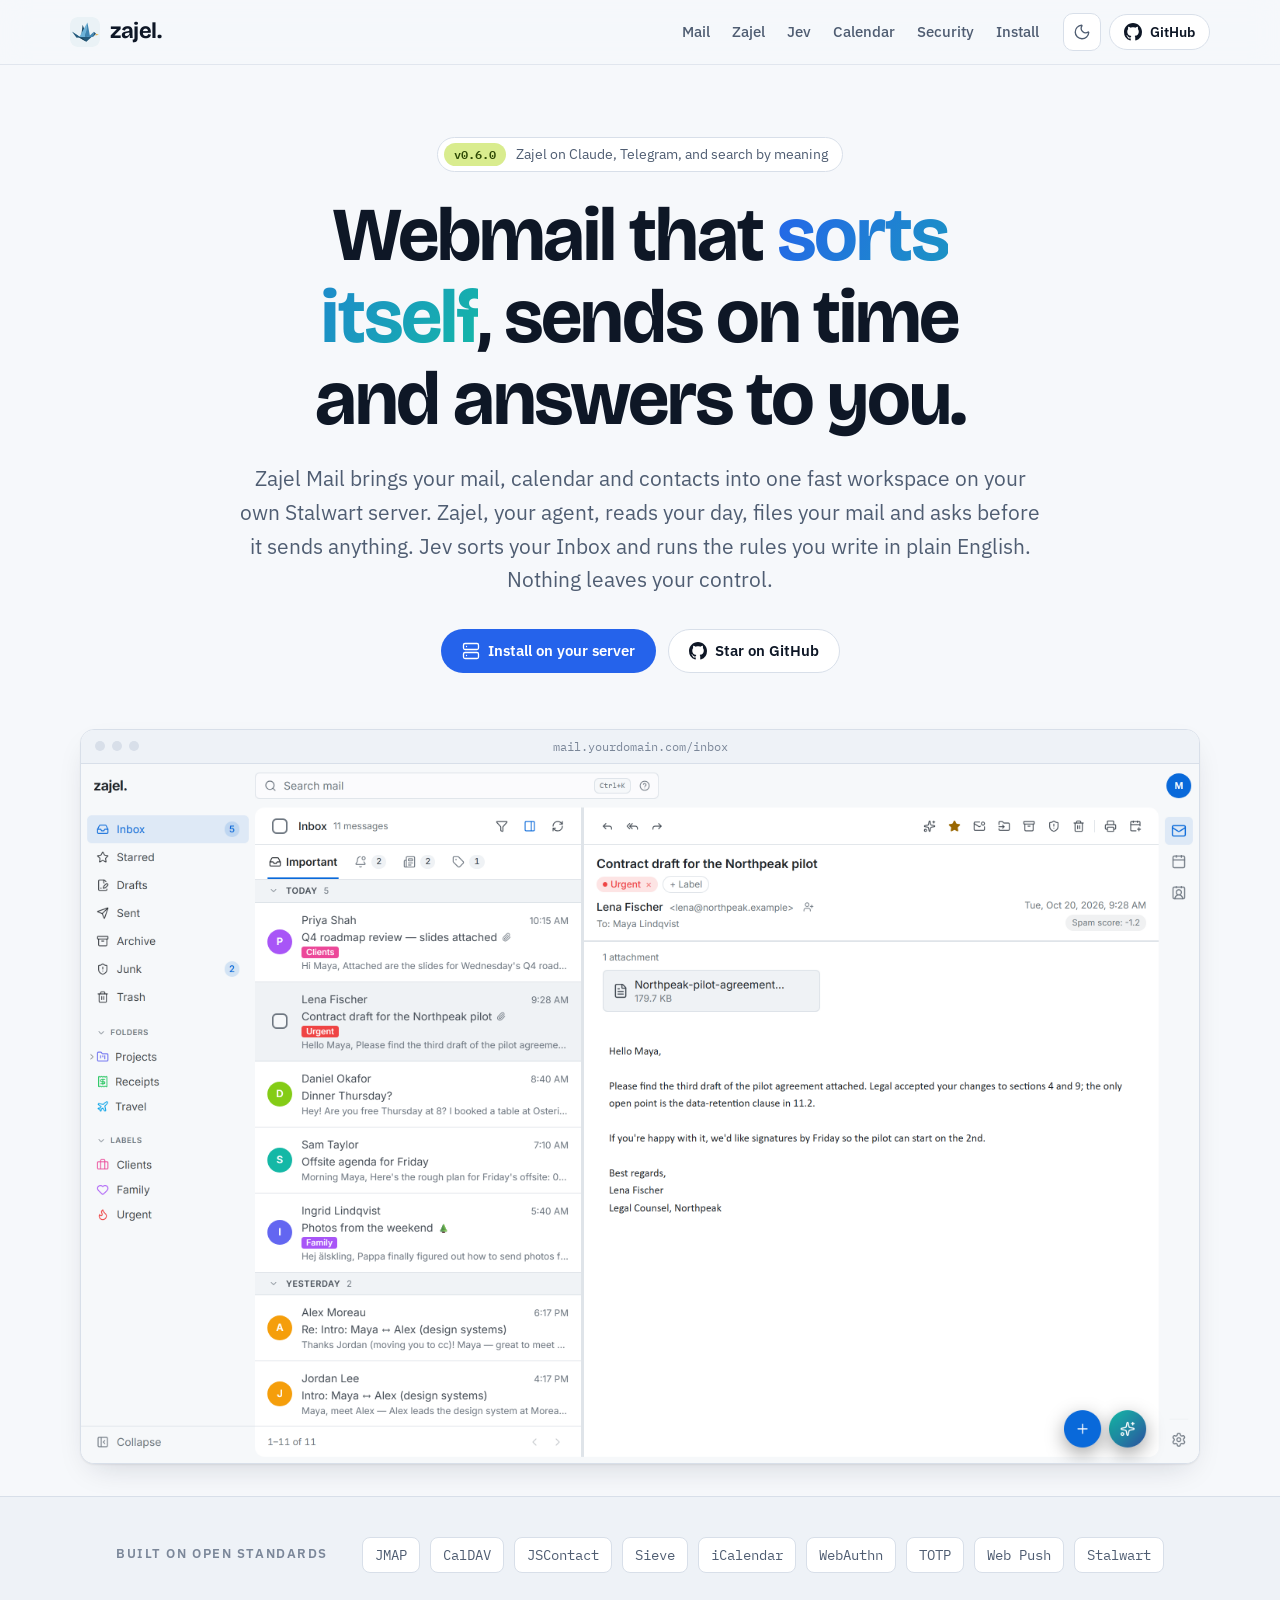
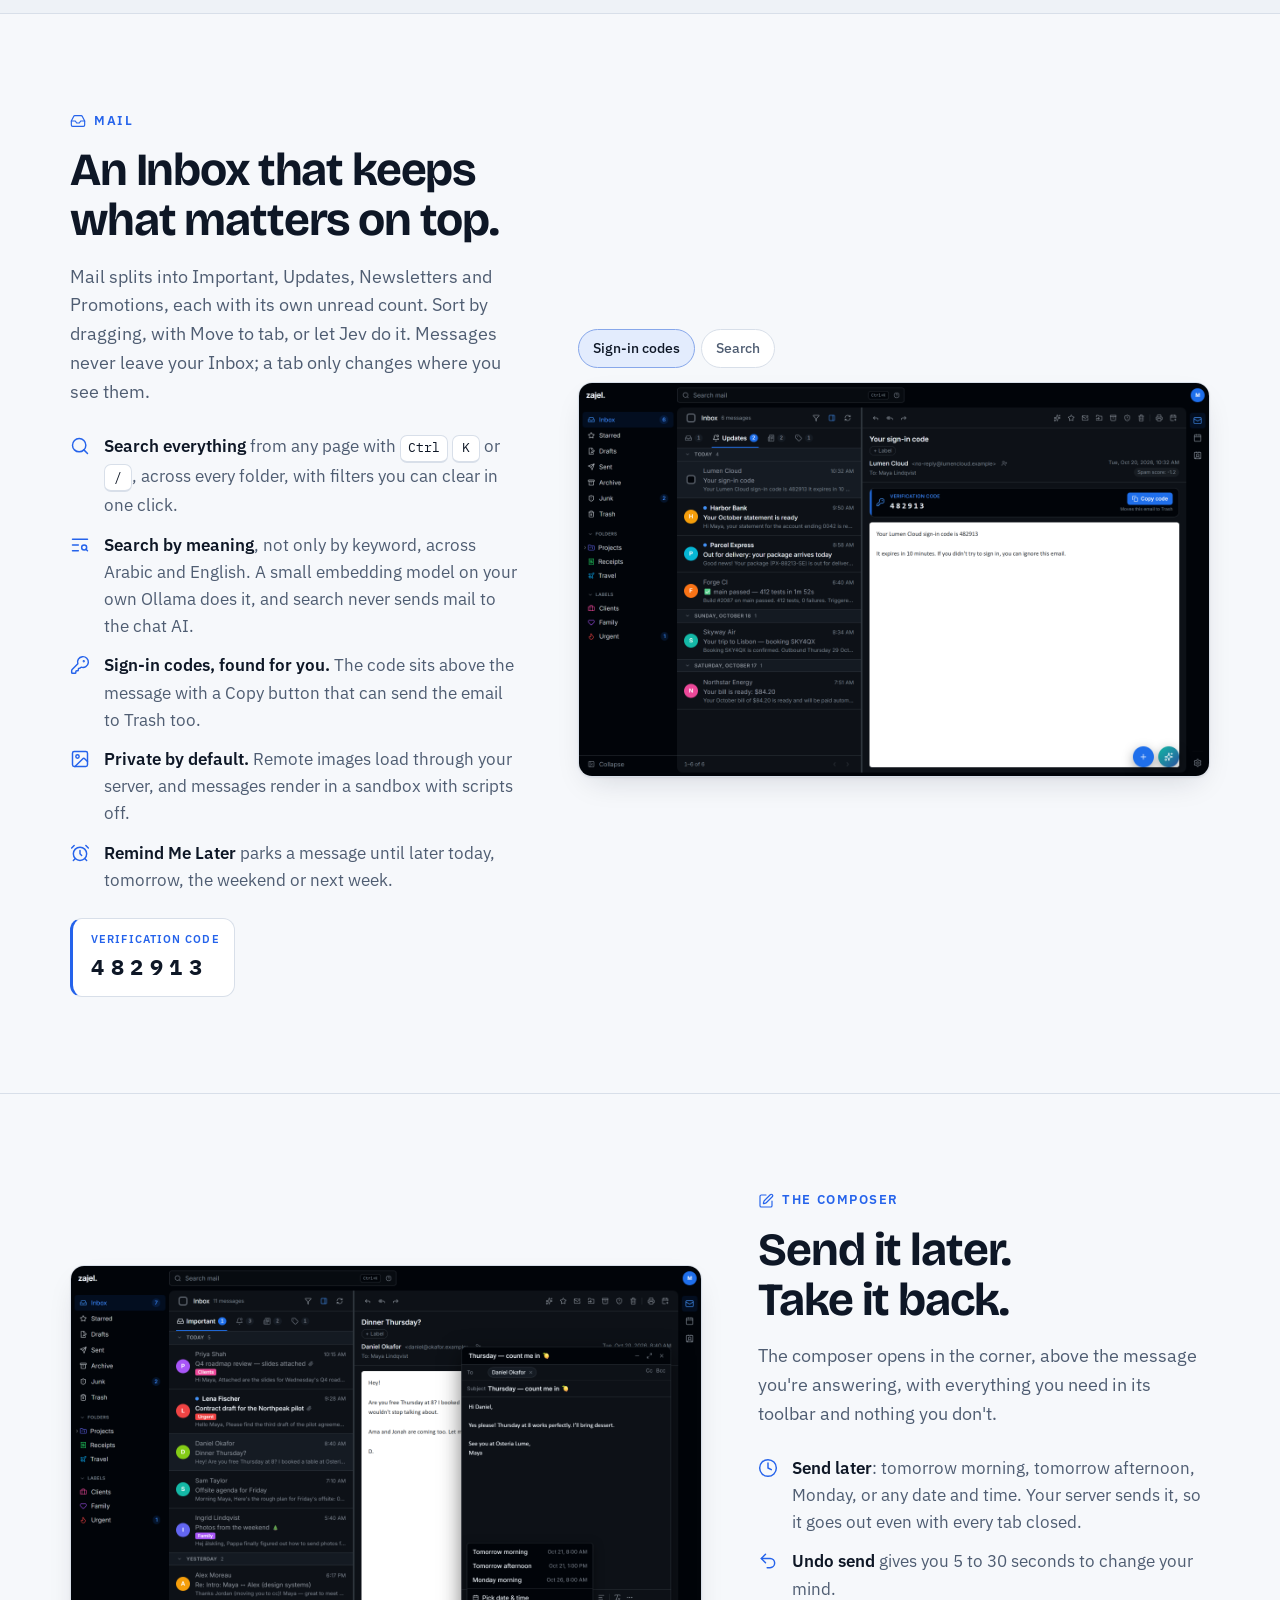
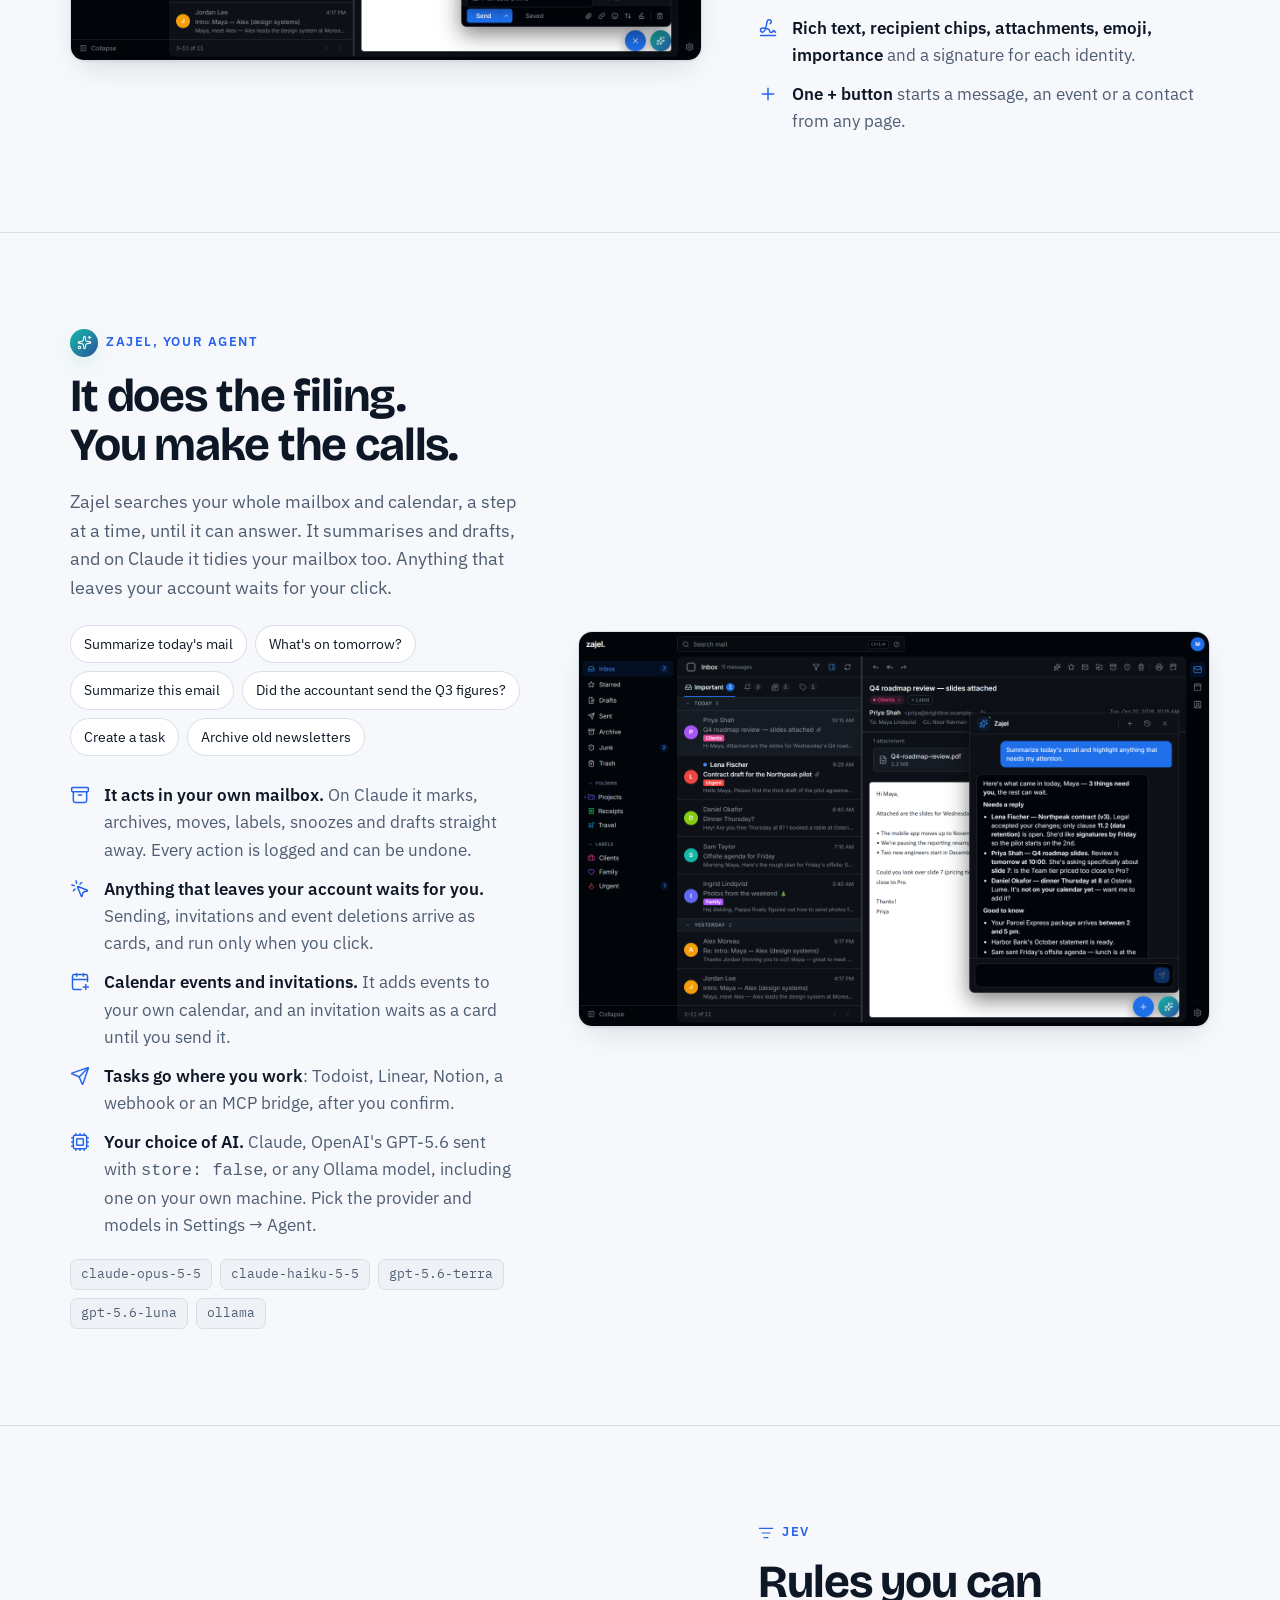
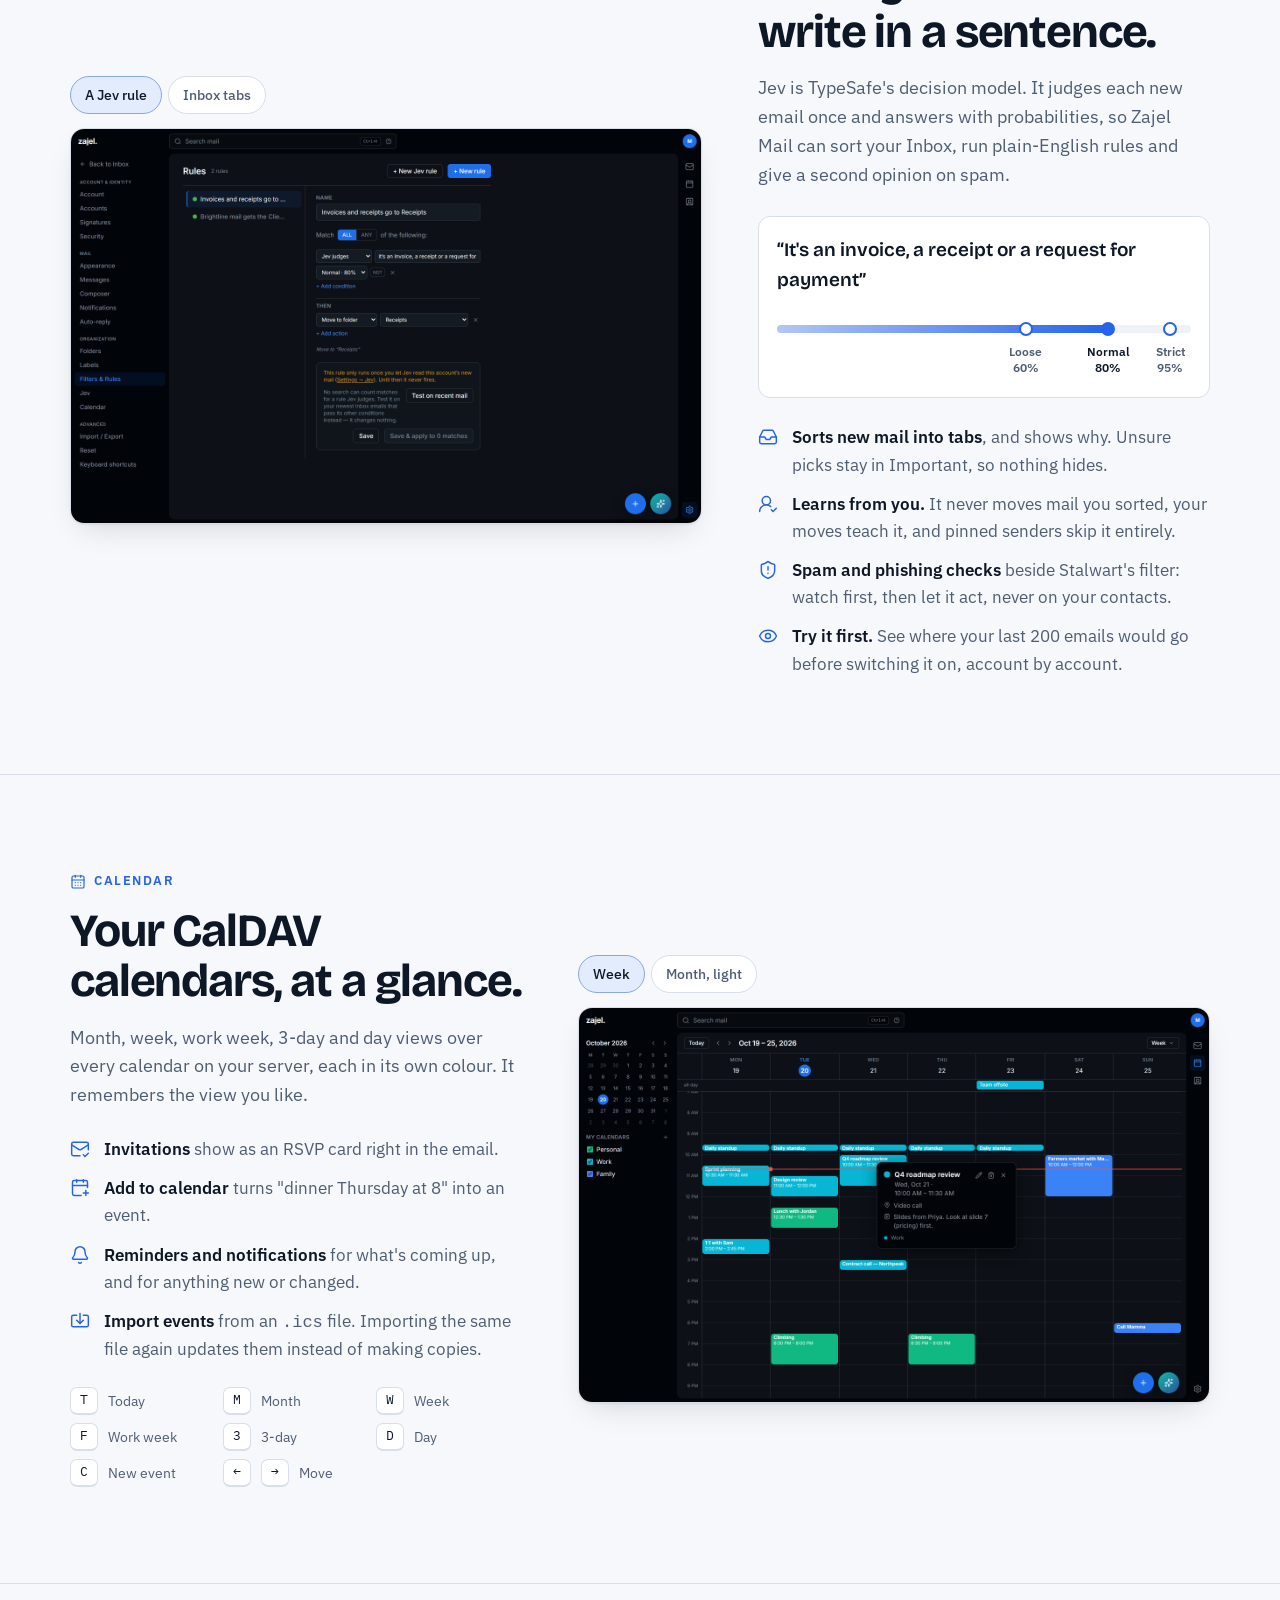
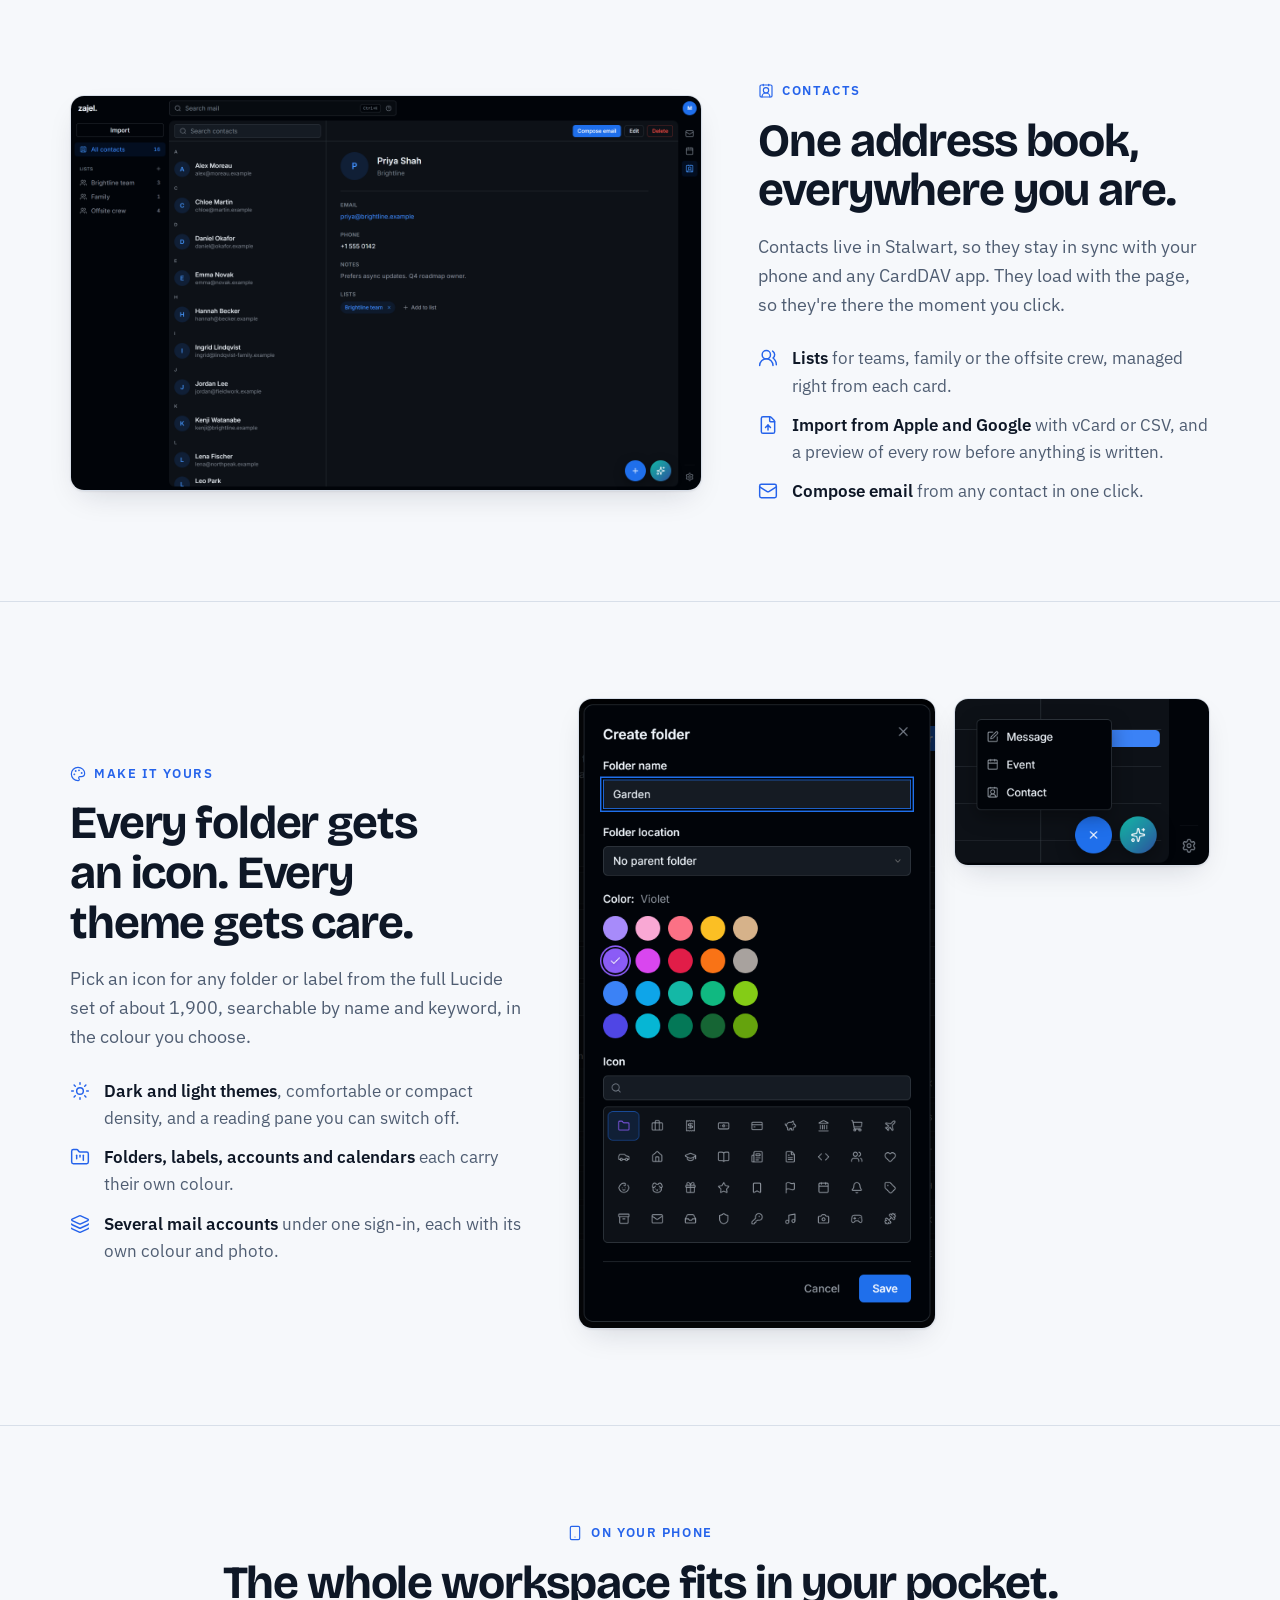
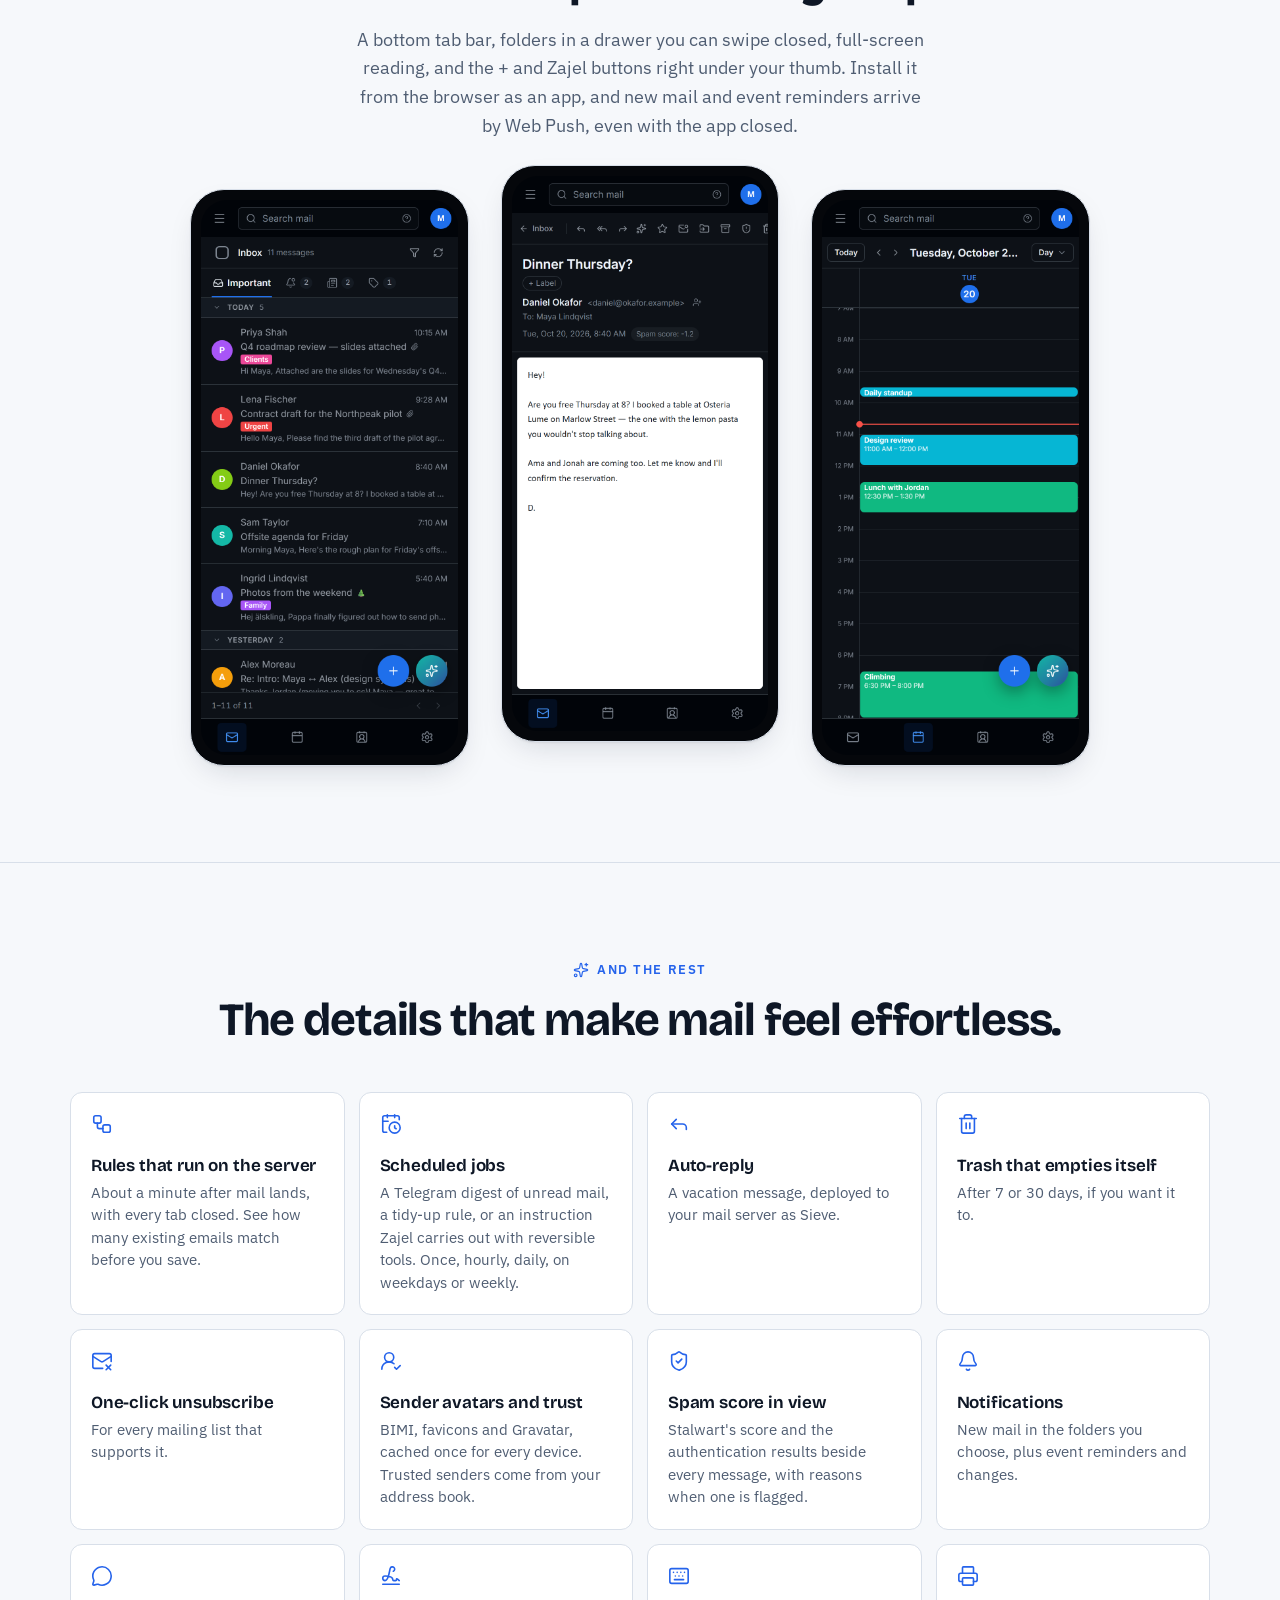
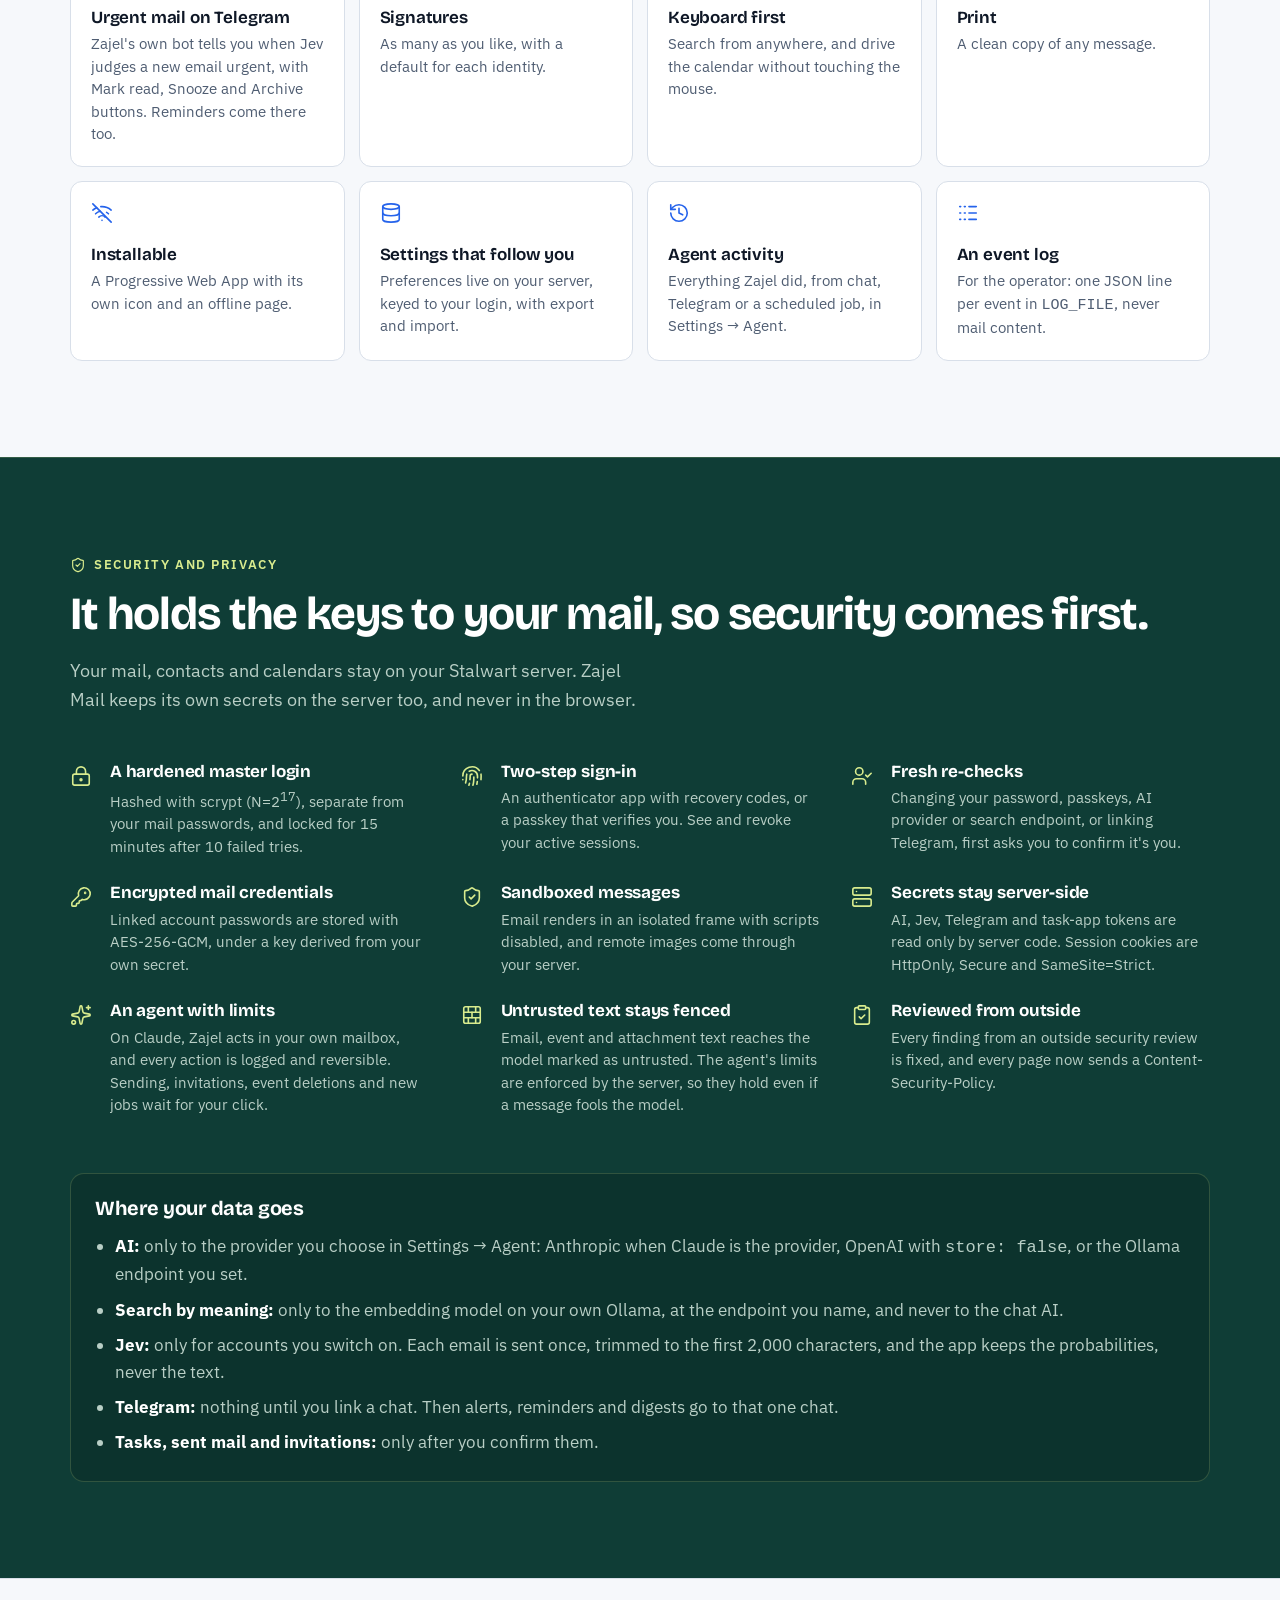
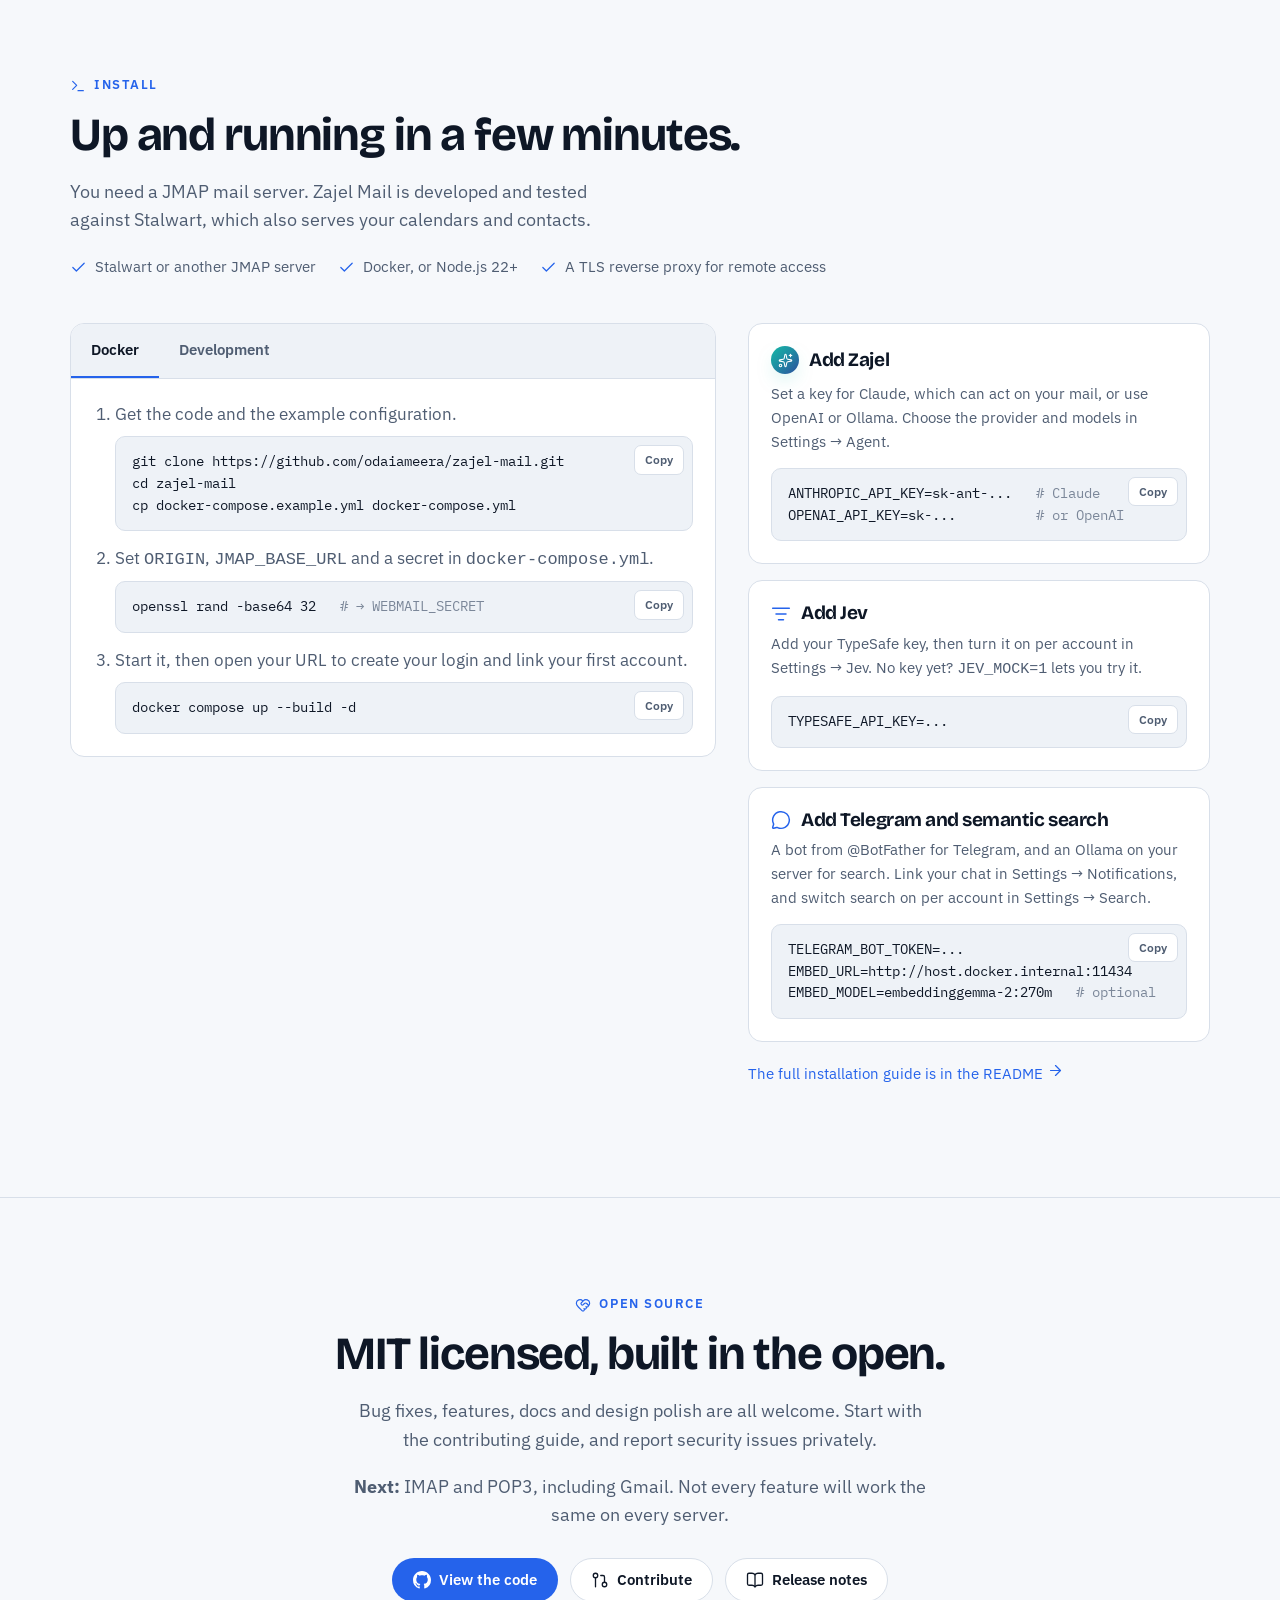
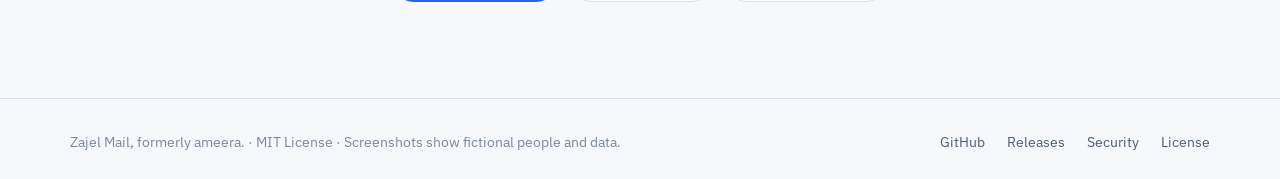
==== commit ad9bb588: "Header logo: the pigeon's small-size cut, and fresh icon URLs At 30px the 192px app tile left the pi" ====
--- a/index.html
+++ b/index.html
@@ -6,9 +6,9 @@
 	<title>Zajel Mail — self-hosted mail, calendar and contacts</title>
 	<meta name="description" content="Zajel Mail is a self-hosted workspace for mail, calendar and contacts on your own Stalwart server, with Zajel, an agent that files your mail and asks before it sends anything, and Jev, an Inbox that sorts itself.">
 	<meta name="theme-color" content="#080b11">
-	<link rel="icon" type="image/svg+xml" href="assets/favicon.svg">
-	<link rel="icon" type="image/png" sizes="32x32" href="assets/favicon-32.png">
-	<link rel="apple-touch-icon" href="assets/apple-touch-icon.png">
+	<link rel="icon" type="image/svg+xml" href="assets/favicon.svg?v=0.6.0">
+	<link rel="icon" type="image/png" sizes="32x32" href="assets/favicon-32.png?v=0.6.0">
+	<link rel="apple-touch-icon" href="assets/apple-touch-icon.png?v=0.6.0">
 	<meta property="og:type" content="website">
 	<meta property="og:title" content="Zajel Mail — self-hosted mail, calendar and contacts">
 	<meta property="og:description" content="Webmail that sorts itself, sends on time and answers to you. Open source, built on JMAP and CalDAV.">
@@ -28,7 +28,7 @@
 <body>
 	<header class="site-header">
 		<div class="wrap">
-			<a class="logo" href="#top"><img src="assets/icon-192.png" alt="" width="30" height="30">zajel.</a>
+			<a class="logo" href="#top"><img src="assets/favicon.svg?v=0.6.0" alt="" width="30" height="30">zajel.</a>
 			<nav class="nav" aria-label="Sections">
 				<a href="#mail">Mail</a>
 				<a href="#agent">Zajel</a>
